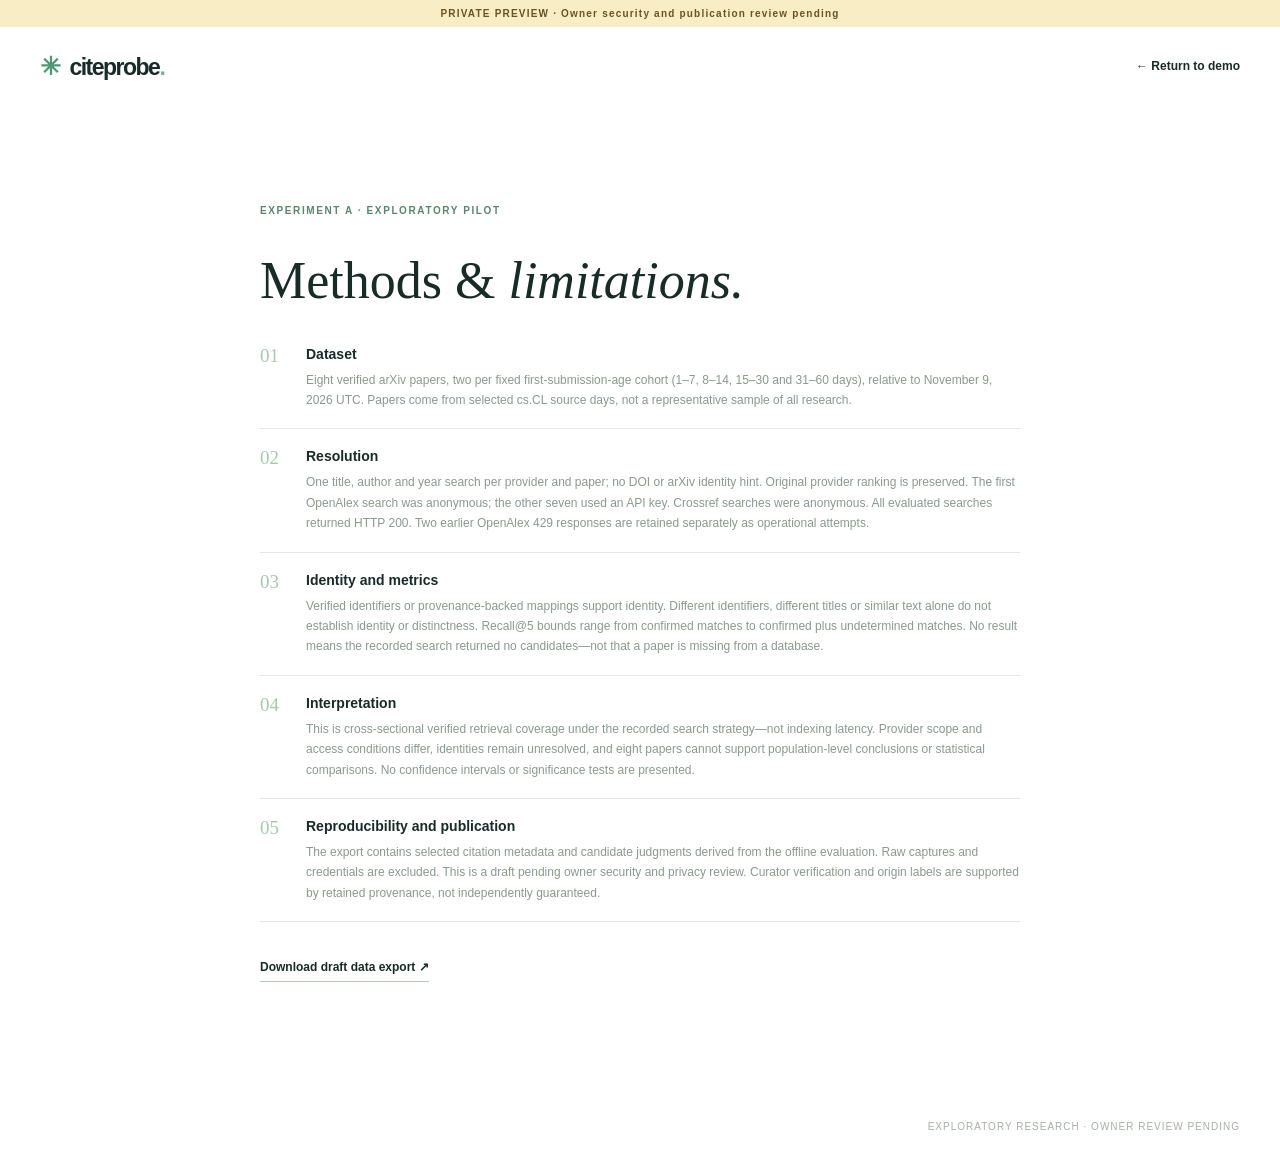
==== public-demo/methodology.html @ eacc16a3 "feat: add local CiteProbe demo and private secret audit" ====
<!doctype html><html lang="en"><head><meta charset="utf-8"><meta name="viewport" content="width=device-width,initial-scale=1"><title>Methodology — CiteProbe</title><link rel="stylesheet" href="style.css"></head><body><div class="review-banner">PRIVATE PREVIEW · Owner security and publication review pending</div><header class="nav wrap"><a class="brand" href="index.html"><span class="brand-icon">✳</span> citeprobe<span class="brand-dot">.</span></a><a class="nav-link" href="index.html">← Return to demo</a></header><main class="wrap section" style="max-width:760px"><div class="eyebrow">EXPERIMENT A · EXPLORATORY PILOT</div><h1 style="font:400 52px 'DM Serif Display',Georgia,serif">Methods &amp; <em>limitations.</em></h1><div class="principles"><article><span>01</span><div><h3>Dataset</h3><p>Eight verified arXiv papers, two per fixed first-submission-age cohort (1–7, 8–14, 15–30 and 31–60 days), relative to November 9, 2026 UTC. Papers come from selected cs.CL source days, not a representative sample of all research.</p></div></article><article><span>02</span><div><h3>Resolution</h3><p>One title, author and year search per provider and paper; no DOI or arXiv identity hint. Original provider ranking is preserved. The first OpenAlex search was anonymous; the other seven used an API key. Crossref searches were anonymous. All evaluated searches returned HTTP 200. Two earlier OpenAlex 429 responses are retained separately as operational attempts.</p></div></article><article><span>03</span><div><h3>Identity and metrics</h3><p>Verified identifiers or provenance-backed mappings support identity. Different identifiers, different titles or similar text alone do not establish identity or distinctness. Recall@5 bounds range from confirmed matches to confirmed plus undetermined matches. No result means the recorded search returned no candidates—not that a paper is missing from a database.</p></div></article><article><span>04</span><div><h3>Interpretation</h3><p>This is cross-sectional verified retrieval coverage under the recorded search strategy—not indexing latency. Provider scope and access conditions differ, identities remain unresolved, and eight papers cannot support population-level conclusions or statistical comparisons. No confidence intervals or significance tests are presented.</p></div></article><article><span>05</span><div><h3>Reproducibility and publication</h3><p>The export contains selected citation metadata and candidate judgments derived from the offline evaluation. Raw captures and credentials are excluded. This is a draft pending owner security and privacy review. Curator verification and origin labels are supported by retained provenance, not independently guaranteed.</p></div></article></div><p style="margin-top:35px"><a class="text-link" href="data.json" download>Download draft data export ↗</a></p></main><footer class="wrap footer"><span>EXPLORATORY RESEARCH · OWNER REVIEW PENDING</span></footer></body></html>
---- public-demo/style.css ----
:root{--ink:#182b27;--muted:#65746d;--mint:#d9efe3;--lime:#c8e9ae;--line:#e4eae3;--cream:#f7f9f4;--dark:#193d32}*{box-sizing:border-box}html{scroll-behavior:smooth}body{margin:0;font-family:'DM Sans',sans-serif;color:var(--ink);background:#fff;font-size:15px}a{color:inherit;text-decoration:none}button{font:inherit;cursor:pointer}.wrap{width:min(1200px,calc(100% - 64px));margin:auto}.review-banner{text-align:center;background:#f9edc6;color:#695325;padding:8px;font-size:10px;letter-spacing:.12em;font-weight:700}.review-banner span{margin:0 8px}.nav{height:78px;display:flex;align-items:center;justify-content:space-between}.brand{font-weight:700;font-size:23px;letter-spacing:-1.5px}.brand-icon{font-size:25px;color:#4f9873;margin-right:5px}.brand-dot,.accent{color:#74b58d}.nav nav{display:flex;gap:35px;font-size:13px;color:#465850}.nav-link{font-size:12px;font-weight:700}.nav-link span{margin-left:12px;color:#6ba381}.hero{display:grid;grid-template-columns:1fr 1fr;gap:80px;align-items:center;padding:83px 0 90px}.eyebrow{font-size:10px;letter-spacing:.16em;color:#59866c;font-weight:700}.pulse{display:inline-block;width:7px;height:7px;border-radius:50%;background:#70b88c;margin-right:7px}.hero h1,.section h2,.repro h2{font-family:'DM Serif Display',Georgia,serif;font-weight:400;letter-spacing:-.035em;line-height:1.05}.hero h1{font-size:clamp(49px,5.1vw,72px);margin:25px 0 22px;max-width:600px}.hero h1 em,.section h2 em{font-weight:400;color:#6d9b7b}.hero-copy>p,.section-heading>p,.methodology>div>p{color:var(--muted);font-size:15px;line-height:1.8;max-width:510px}.hero-actions{display:flex;gap:12px;margin:30px 0 36px}.button{display:inline-flex;align-items:center;justify-content:space-between;gap:32px;padding:15px 19px;border-radius:5px;font-size:12px;font-weight:700}.button.primary{background:var(--dark);color:white}.button.quiet{border:1px solid #dce5dc}.button:hover{transform:translateY(-2px)}.hero-foot{display:flex;align-items:center;gap:11px;font-size:10px;color:#829087;line-height:1.5}.hero-foot strong{color:#516b5b}.avatar-stack{display:grid;place-items:center;width:32px;height:32px;background:#e7f3e8;border-radius:50%;color:#639478;font-size:18px}.hero-card{background:#f2f7f1;border:1px solid #e0eadf;border-radius:8px;padding:24px 27px 23px;box-shadow:0 24px 65px #153c2812;position:relative}.hero-card:before{content:'';position:absolute;z-index:-1;background:#e1efdf;inset:25px -18px -16px 28px;border-radius:8px}.card-top{display:flex;justify-content:space-between;color:#8a9f8d;font-size:9px;letter-spacing:.15em;font-weight:700;border-bottom:1px solid #dfe9dd;padding-bottom:17px}.diagram{padding:27px 8px}.diagram-node{background:#fff;border:1px solid #e1eae0;border-radius:5px;display:flex;align-items:center;gap:13px;padding:14px;box-shadow:0 4px 12px #173b2607}.node-icon{width:37px;height:37px;display:grid;place-items:center;background:#f1f5ef;border-radius:4px;font-size:20px}.node-icon.mint{background:#e0f2e5}.node-icon.dark{background:#badcc4;color:#255441}.diagram-node strong{display:block;font-size:12px}.diagram-node small{font-size:10px;color:#99a69c}.tag{margin-left:auto;font-size:8px;letter-spacing:.08em;font-weight:700;white-space:nowrap}.tag.pale{color:#83938a}.tag.light{color:#486f58;background:#dff0dd;padding:6px}.diagram-node.featured{border-color:#bbd8bd;background:#fbfefa}.line{height:27px;display:grid;place-items:center;color:#9ab8a2;font-size:13px}.card-bottom{border-top:1px solid #dfe9dd;padding-top:19px;display:flex;align-items:center;gap:12px;font-size:11px;color:#7c9181}.card-bottom p{margin:0;line-height:1.6}.card-bottom strong{color:#355b43}.asterisk{font-size:26px;color:#7bae8a}.strip{background:#f2f7ef;border-block:1px solid #e4eee1}.strip-inner{display:grid;grid-template-columns:repeat(4,1fr) 1.4fr;align-items:center;padding:25px 0;gap:20px}.strip-inner>div:not(.strip-note){border-right:1px solid #dfe8dc;display:flex;gap:11px;align-items:baseline}.strip strong{font-family:'DM Serif Display',Georgia,serif;font-size:30px;font-weight:400}.strip span,.strip-note{font-size:10px;color:#73867a}.strip-note{line-height:1.6}.section{padding:100px 0}.section-heading{display:flex;justify-content:space-between;align-items:end;gap:50px;margin-bottom:38px}.section h2,.repro h2{font-size:clamp(39px,4vw,54px);margin:15px 0 0}.section-heading>p{max-width:420px;margin:0}.comparison{display:grid;grid-template-columns:1fr 1fr;gap:18px}.provider-card{border:1px solid var(--line);border-radius:7px;padding:26px 29px}.provider-title{display:flex;align-items:center;justify-content:space-between}.provider-title h3{font-size:16px;margin:0}.provider-title span{font-size:9px;font-weight:700;color:#81a88b;letter-spacing:.1em}.provider-stats{display:flex;align-items:end;gap:9px;margin:24px 0 10px}.provider-stats strong{font:400 42px 'DM Serif Display',Georgia,serif}.provider-stats span{font-size:12px;color:#7d8c82;padding-bottom:8px}.bar{height:7px;background:#edf1eb;border-radius:20px;overflow:hidden}.bar span{display:block;height:100%;background:#8fc6a0}.provider-card p{font-size:12px;color:#738478;line-height:1.65;margin:15px 0 0}.provider-card .bounds{border-top:1px solid #edf1eb;margin-top:18px;padding-top:16px;display:flex;justify-content:space-between;font-size:11px;color:#6a7c70}.bounds b{color:#294c37}.caption{font-size:11px;color:#8a988e;margin:17px 0}.explore-section{background:#f7f9f5;border-block:1px solid #edf1eb}.explore-head{display:flex;justify-content:space-between;align-items:end;gap:20px}.explore-head p{color:#819086;font-size:13px}.legend{display:flex;gap:18px;flex-wrap:wrap;color:#809087;font-size:10px}.dot{display:inline-block;width:7px;height:7px;border-radius:50%;margin-right:5px}.mint-dot{background:#76ad87}.grey-dot{background:#b5c1b6}.amber-dot{background:#cdb572}.toolbar{margin-top:38px;border-bottom:1px solid #dfe7dc;display:flex;justify-content:space-between;align-items:center}.tabs{display:flex;gap:4px;overflow-x:auto}.tabs button{border:0;background:none;color:#849188;padding:14px 15px;font-size:11px;white-space:nowrap;border-bottom:2px solid transparent}.tabs button.active{color:#254a35;border-color:#6ca37a;font-weight:700}.tabs button span{color:#9ba99e;margin-left:4px}.toolbar-note{white-space:nowrap;font-size:9px;letter-spacing:.08em;color:#9ba99d}.table-head,.paper-row{display:grid;grid-template-columns:minmax(0,1fr) 130px 130px 22px;gap:20px;align-items:center}.table-head{padding:19px 14px 12px;color:#9ca99e;font-weight:700;letter-spacing:.1em;font-size:9px}.paper-row{width:100%;text-align:left;border:0;border-top:1px solid #e7ede5;background:transparent;padding:19px 14px;color:var(--ink)}.paper-row:hover{background:#eef5ed}.paper-title{font-weight:700;font-size:12px;line-height:1.5}.paper-meta{font-size:10px;color:#96a399;margin-top:5px}.status{font-size:10px;font-weight:700}.status.found{color:#4f8865}.status.empty{color:#9aa79c}.status small{font-weight:400;color:#a5afa5;display:block;margin-top:4px}.arrow{color:#91a394}.table-footer{border-top:1px solid #e1e9df;padding:18px 14px;display:flex;justify-content:space-between;color:#a2aea4;font-size:9px;letter-spacing:.08em}.methodology{display:grid;grid-template-columns:1fr 1fr;gap:110px}.methodology>div>p{margin:25px 0}.text-link{font-size:12px;font-weight:700;border-bottom:1px solid #b2cab5;padding-bottom:7px}.text-link span{margin-left:25px}.principles article{display:flex;gap:27px;border-bottom:1px solid var(--line);padding:18px 0}.principles article:first-child{padding-top:0}.principles article>span{font-family:'DM Serif Display',serif;font-size:19px;color:#a8c8ae}.principles h3{font-size:14px;margin:1px 0 8px}.principles p{font-size:12px;line-height:1.7;color:#8a998e;margin:0}.repro{background:#1d4034;color:white}.repro-inner{padding:62px 0;display:flex;align-items:center;justify-content:space-between;gap:40px}.repro h2{font-size:44px}.repro h2 em{color:#aad1b1}.repro p{color:#b5c9bb;line-height:1.7;font-size:12px;max-width:500px}.repro-actions{display:flex;gap:10px}.button.white{background:#fff;color:#244739}.button.outline{border:1px solid #6c8978;color:white}.footer{display:flex;align-items:center;gap:35px;padding:32px 0}.footer>span{font-size:10px;color:#a4b0a5}.footer>span:last-child{margin-left:auto;letter-spacing:.1em}dialog{border:0;border-radius:8px;padding:28px;width:min(650px,calc(100% - 30px));max-height:85vh;box-shadow:0 30px 90px #142b2080}dialog::backdrop{background:#102a20a6}.dialog-header{display:flex;justify-content:space-between}.close{border:0;background:#f1f5ef;width:32px;height:32px;border-radius:50%;font-size:22px;color:#41614c}#detail-content h2{font:400 30px 'DM Serif Display',serif;margin:15px 0 8px}#detail-content p{color:#76867a;font-size:12px;line-height:1.7}.candidate{border-top:1px solid #e5ebe4;padding:16px 0}.candidate h3{font-size:13px;line-height:1.5;margin:6px 0}.candidate .candidate-label{font-size:9px;letter-spacing:.08em;color:#9a8143;font-weight:700}.candidate p{margin:4px 0}.error,.loading{padding:30px;color:#829387}.error{color:#a15342}button:focus-visible,a:focus-visible{outline:3px solid #84bfa0;outline-offset:3px}@media(max-width:800px){.wrap{width:min(100% - 36px,1200px)}.nav nav{display:none}.nav-link{font-size:11px}.hero{grid-template-columns:1fr;gap:45px;padding:55px 0 70px}.hero-card{margin-right:15px}.strip-inner{grid-template-columns:repeat(2,1fr)}.strip-note{grid-column:span 2}.strip-inner>div:nth-child(2){border:0}.section{padding:70px 0}.section-heading,.explore-head{display:block}.section-heading>p{margin-top:20px}.comparison{grid-template-columns:1fr}.legend{margin-top:22px}.toolbar-note{display:none}.table-head,.paper-row{grid-template-columns:minmax(0,1fr) 78px 78px 12px;gap:8px}.table-head{font-size:8px}.status{font-size:9px}.paper-row{padding:16px 5px}.methodology{grid-template-columns:1fr;gap:45px}.repro-inner{display:block}.repro-actions{margin-top:25px}.footer{gap:15px;flex-wrap:wrap}.footer>span:last-child{margin-left:0;width:100%}}@media(max-width:420px){.hero h1{font-size:47px}.hero-actions{flex-wrap:wrap}.table-head,.paper-row{grid-template-columns:minmax(0,1fr) 68px 68px 10px;gap:5px}.status small{font-size:8px}.repro-actions{flex-wrap:wrap}}
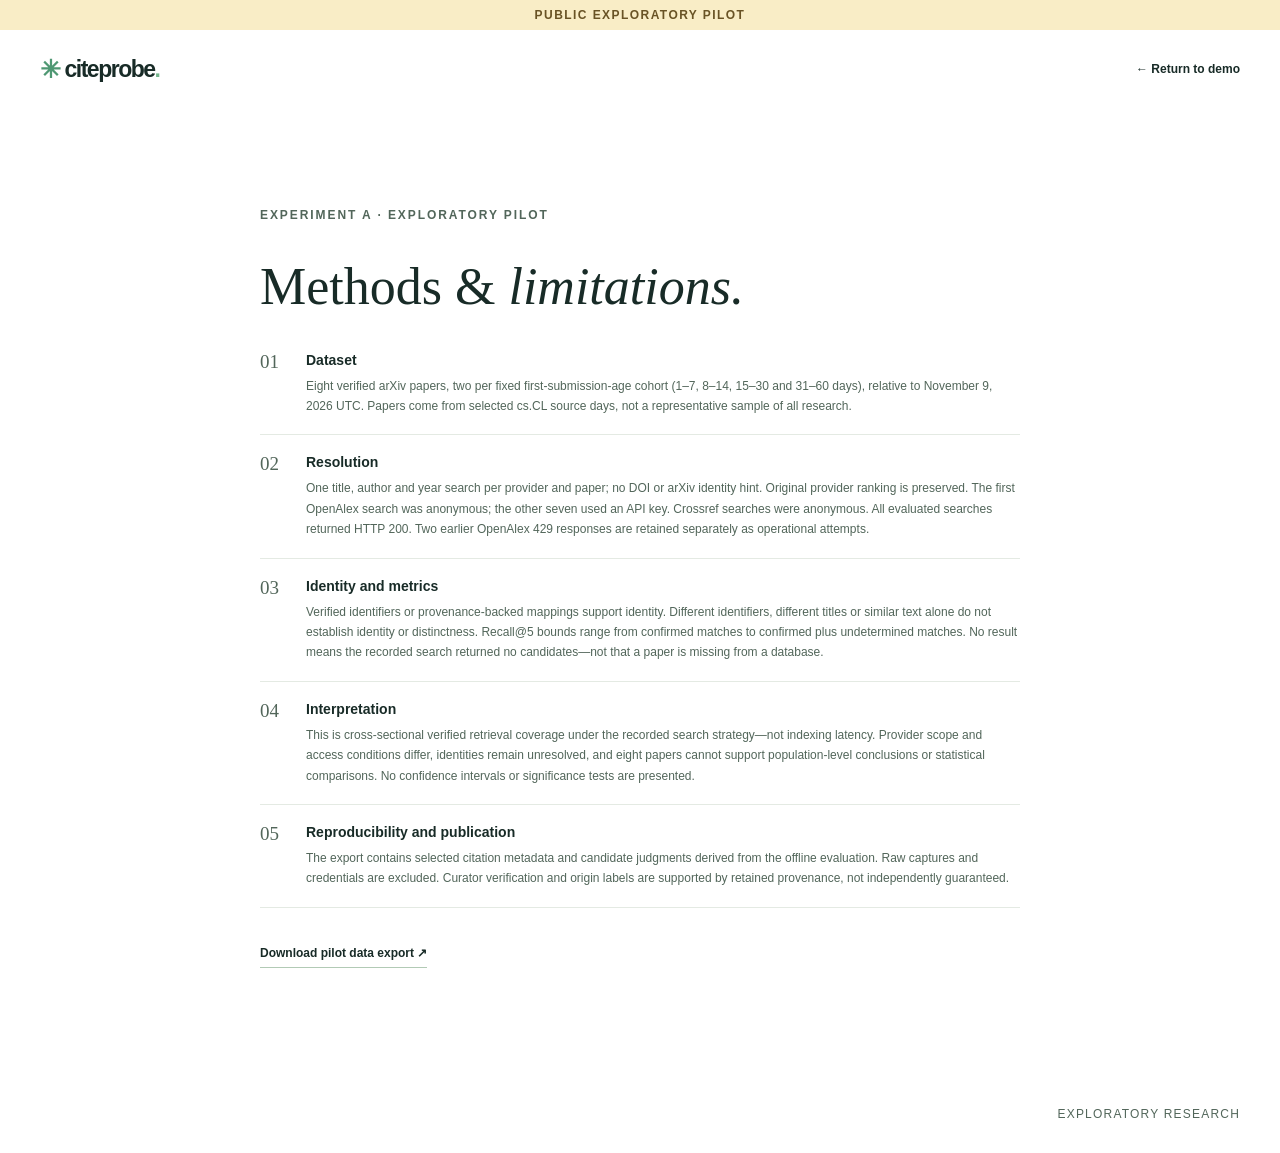
==== commit 11e66094: "release: publish CiteProbe exploratory pilot" ====
--- a/public-demo/methodology.html
+++ b/public-demo/methodology.html
@@ -1 +1 @@
-<!doctype html><html lang="en"><head><meta charset="utf-8"><meta name="viewport" content="width=device-width,initial-scale=1"><title>Methodology — CiteProbe</title><link rel="stylesheet" href="style.css"></head><body><div class="review-banner">PRIVATE PREVIEW · Owner security and publication review pending</div><header class="nav wrap"><a class="brand" href="index.html"><span class="brand-icon">✳</span> citeprobe<span class="brand-dot">.</span></a><a class="nav-link" href="index.html">← Return to demo</a></header><main class="wrap section" style="max-width:760px"><div class="eyebrow">EXPERIMENT A · EXPLORATORY PILOT</div><h1 style="font:400 52px 'DM Serif Display',Georgia,serif">Methods &amp; <em>limitations.</em></h1><div class="principles"><article><span>01</span><div><h3>Dataset</h3><p>Eight verified arXiv papers, two per fixed first-submission-age cohort (1–7, 8–14, 15–30 and 31–60 days), relative to November 9, 2026 UTC. Papers come from selected cs.CL source days, not a representative sample of all research.</p></div></article><article><span>02</span><div><h3>Resolution</h3><p>One title, author and year search per provider and paper; no DOI or arXiv identity hint. Original provider ranking is preserved. The first OpenAlex search was anonymous; the other seven used an API key. Crossref searches were anonymous. All evaluated searches returned HTTP 200. Two earlier OpenAlex 429 responses are retained separately as operational attempts.</p></div></article><article><span>03</span><div><h3>Identity and metrics</h3><p>Verified identifiers or provenance-backed mappings support identity. Different identifiers, different titles or similar text alone do not establish identity or distinctness. Recall@5 bounds range from confirmed matches to confirmed plus undetermined matches. No result means the recorded search returned no candidates—not that a paper is missing from a database.</p></div></article><article><span>04</span><div><h3>Interpretation</h3><p>This is cross-sectional verified retrieval coverage under the recorded search strategy—not indexing latency. Provider scope and access conditions differ, identities remain unresolved, and eight papers cannot support population-level conclusions or statistical comparisons. No confidence intervals or significance tests are presented.</p></div></article><article><span>05</span><div><h3>Reproducibility and publication</h3><p>The export contains selected citation metadata and candidate judgments derived from the offline evaluation. Raw captures and credentials are excluded. This is a draft pending owner security and privacy review. Curator verification and origin labels are supported by retained provenance, not independently guaranteed.</p></div></article></div><p style="margin-top:35px"><a class="text-link" href="data.json" download>Download draft data export ↗</a></p></main><footer class="wrap footer"><span>EXPLORATORY RESEARCH · OWNER REVIEW PENDING</span></footer></body></html>
+<!doctype html><html lang="en"><head><meta charset="utf-8"><meta name="viewport" content="width=device-width,initial-scale=1"><title>Methodology — CiteProbe</title><link rel="stylesheet" href="style.css"></head><body><div class="review-banner">PUBLIC EXPLORATORY PILOT</div><header class="nav wrap"><a class="brand" href="index.html"><span class="brand-icon">✳</span> citeprobe<span class="brand-dot">.</span></a><a class="nav-link" href="index.html">← Return to demo</a></header><main class="wrap section" style="max-width:760px"><div class="eyebrow">EXPERIMENT A · EXPLORATORY PILOT</div><h1 style="font:400 52px 'DM Serif Display',Georgia,serif">Methods &amp; <em>limitations.</em></h1><div class="principles"><article><span>01</span><div><h3>Dataset</h3><p>Eight verified arXiv papers, two per fixed first-submission-age cohort (1–7, 8–14, 15–30 and 31–60 days), relative to November 9, 2026 UTC. Papers come from selected cs.CL source days, not a representative sample of all research.</p></div></article><article><span>02</span><div><h3>Resolution</h3><p>One title, author and year search per provider and paper; no DOI or arXiv identity hint. Original provider ranking is preserved. The first OpenAlex search was anonymous; the other seven used an API key. Crossref searches were anonymous. All evaluated searches returned HTTP 200. Two earlier OpenAlex 429 responses are retained separately as operational attempts.</p></div></article><article><span>03</span><div><h3>Identity and metrics</h3><p>Verified identifiers or provenance-backed mappings support identity. Different identifiers, different titles or similar text alone do not establish identity or distinctness. Recall@5 bounds range from confirmed matches to confirmed plus undetermined matches. No result means the recorded search returned no candidates—not that a paper is missing from a database.</p></div></article><article><span>04</span><div><h3>Interpretation</h3><p>This is cross-sectional verified retrieval coverage under the recorded search strategy—not indexing latency. Provider scope and access conditions differ, identities remain unresolved, and eight papers cannot support population-level conclusions or statistical comparisons. No confidence intervals or significance tests are presented.</p></div></article><article><span>05</span><div><h3>Reproducibility and publication</h3><p>The export contains selected citation metadata and candidate judgments derived from the offline evaluation. Raw captures and credentials are excluded. Curator verification and origin labels are supported by retained provenance, not independently guaranteed.</p></div></article></div><p style="margin-top:35px"><a class="text-link" href="data.json" download>Download pilot data export ↗</a></p></main><footer class="wrap footer"><span>EXPLORATORY RESEARCH</span></footer></body></html>
--- a/public-demo/style.css
+++ b/public-demo/style.css
@@ -1 +1,80 @@
 :root{--ink:#182b27;--muted:#65746d;--mint:#d9efe3;--lime:#c8e9ae;--line:#e4eae3;--cream:#f7f9f4;--dark:#193d32}*{box-sizing:border-box}html{scroll-behavior:smooth}body{margin:0;font-family:'DM Sans',sans-serif;color:var(--ink);background:#fff;font-size:15px}a{color:inherit;text-decoration:none}button{font:inherit;cursor:pointer}.wrap{width:min(1200px,calc(100% - 64px));margin:auto}.review-banner{text-align:center;background:#f9edc6;color:#695325;padding:8px;font-size:10px;letter-spacing:.12em;font-weight:700}.review-banner span{margin:0 8px}.nav{height:78px;display:flex;align-items:center;justify-content:space-between}.brand{font-weight:700;font-size:23px;letter-spacing:-1.5px}.brand-icon{font-size:25px;color:#4f9873;margin-right:5px}.brand-dot,.accent{color:#74b58d}.nav nav{display:flex;gap:35px;font-size:13px;color:#465850}.nav-link{font-size:12px;font-weight:700}.nav-link span{margin-left:12px;color:#6ba381}.hero{display:grid;grid-template-columns:1fr 1fr;gap:80px;align-items:center;padding:83px 0 90px}.eyebrow{font-size:10px;letter-spacing:.16em;color:#59866c;font-weight:700}.pulse{display:inline-block;width:7px;height:7px;border-radius:50%;background:#70b88c;margin-right:7px}.hero h1,.section h2,.repro h2{font-family:'DM Serif Display',Georgia,serif;font-weight:400;letter-spacing:-.035em;line-height:1.05}.hero h1{font-size:clamp(49px,5.1vw,72px);margin:25px 0 22px;max-width:600px}.hero h1 em,.section h2 em{font-weight:400;color:#6d9b7b}.hero-copy>p,.section-heading>p,.methodology>div>p{color:var(--muted);font-size:15px;line-height:1.8;max-width:510px}.hero-actions{display:flex;gap:12px;margin:30px 0 36px}.button{display:inline-flex;align-items:center;justify-content:space-between;gap:32px;padding:15px 19px;border-radius:5px;font-size:12px;font-weight:700}.button.primary{background:var(--dark);color:white}.button.quiet{border:1px solid #dce5dc}.button:hover{transform:translateY(-2px)}.hero-foot{display:flex;align-items:center;gap:11px;font-size:10px;color:#829087;line-height:1.5}.hero-foot strong{color:#516b5b}.avatar-stack{display:grid;place-items:center;width:32px;height:32px;background:#e7f3e8;border-radius:50%;color:#639478;font-size:18px}.hero-card{background:#f2f7f1;border:1px solid #e0eadf;border-radius:8px;padding:24px 27px 23px;box-shadow:0 24px 65px #153c2812;position:relative}.hero-card:before{content:'';position:absolute;z-index:-1;background:#e1efdf;inset:25px -18px -16px 28px;border-radius:8px}.card-top{display:flex;justify-content:space-between;color:#8a9f8d;font-size:9px;letter-spacing:.15em;font-weight:700;border-bottom:1px solid #dfe9dd;padding-bottom:17px}.diagram{padding:27px 8px}.diagram-node{background:#fff;border:1px solid #e1eae0;border-radius:5px;display:flex;align-items:center;gap:13px;padding:14px;box-shadow:0 4px 12px #173b2607}.node-icon{width:37px;height:37px;display:grid;place-items:center;background:#f1f5ef;border-radius:4px;font-size:20px}.node-icon.mint{background:#e0f2e5}.node-icon.dark{background:#badcc4;color:#255441}.diagram-node strong{display:block;font-size:12px}.diagram-node small{font-size:10px;color:#99a69c}.tag{margin-left:auto;font-size:8px;letter-spacing:.08em;font-weight:700;white-space:nowrap}.tag.pale{color:#83938a}.tag.light{color:#486f58;background:#dff0dd;padding:6px}.diagram-node.featured{border-color:#bbd8bd;background:#fbfefa}.line{height:27px;display:grid;place-items:center;color:#9ab8a2;font-size:13px}.card-bottom{border-top:1px solid #dfe9dd;padding-top:19px;display:flex;align-items:center;gap:12px;font-size:11px;color:#7c9181}.card-bottom p{margin:0;line-height:1.6}.card-bottom strong{color:#355b43}.asterisk{font-size:26px;color:#7bae8a}.strip{background:#f2f7ef;border-block:1px solid #e4eee1}.strip-inner{display:grid;grid-template-columns:repeat(4,1fr) 1.4fr;align-items:center;padding:25px 0;gap:20px}.strip-inner>div:not(.strip-note){border-right:1px solid #dfe8dc;display:flex;gap:11px;align-items:baseline}.strip strong{font-family:'DM Serif Display',Georgia,serif;font-size:30px;font-weight:400}.strip span,.strip-note{font-size:10px;color:#73867a}.strip-note{line-height:1.6}.section{padding:100px 0}.section-heading{display:flex;justify-content:space-between;align-items:end;gap:50px;margin-bottom:38px}.section h2,.repro h2{font-size:clamp(39px,4vw,54px);margin:15px 0 0}.section-heading>p{max-width:420px;margin:0}.comparison{display:grid;grid-template-columns:1fr 1fr;gap:18px}.provider-card{border:1px solid var(--line);border-radius:7px;padding:26px 29px}.provider-title{display:flex;align-items:center;justify-content:space-between}.provider-title h3{font-size:16px;margin:0}.provider-title span{font-size:9px;font-weight:700;color:#81a88b;letter-spacing:.1em}.provider-stats{display:flex;align-items:end;gap:9px;margin:24px 0 10px}.provider-stats strong{font:400 42px 'DM Serif Display',Georgia,serif}.provider-stats span{font-size:12px;color:#7d8c82;padding-bottom:8px}.bar{height:7px;background:#edf1eb;border-radius:20px;overflow:hidden}.bar span{display:block;height:100%;background:#8fc6a0}.provider-card p{font-size:12px;color:#738478;line-height:1.65;margin:15px 0 0}.provider-card .bounds{border-top:1px solid #edf1eb;margin-top:18px;padding-top:16px;display:flex;justify-content:space-between;font-size:11px;color:#6a7c70}.bounds b{color:#294c37}.caption{font-size:11px;color:#8a988e;margin:17px 0}.explore-section{background:#f7f9f5;border-block:1px solid #edf1eb}.explore-head{display:flex;justify-content:space-between;align-items:end;gap:20px}.explore-head p{color:#819086;font-size:13px}.legend{display:flex;gap:18px;flex-wrap:wrap;color:#809087;font-size:10px}.dot{display:inline-block;width:7px;height:7px;border-radius:50%;margin-right:5px}.mint-dot{background:#76ad87}.grey-dot{background:#b5c1b6}.amber-dot{background:#cdb572}.toolbar{margin-top:38px;border-bottom:1px solid #dfe7dc;display:flex;justify-content:space-between;align-items:center}.tabs{display:flex;gap:4px;overflow-x:auto}.tabs button{border:0;background:none;color:#849188;padding:14px 15px;font-size:11px;white-space:nowrap;border-bottom:2px solid transparent}.tabs button.active{color:#254a35;border-color:#6ca37a;font-weight:700}.tabs button span{color:#9ba99e;margin-left:4px}.toolbar-note{white-space:nowrap;font-size:9px;letter-spacing:.08em;color:#9ba99d}.table-head,.paper-row{display:grid;grid-template-columns:minmax(0,1fr) 130px 130px 22px;gap:20px;align-items:center}.table-head{padding:19px 14px 12px;color:#9ca99e;font-weight:700;letter-spacing:.1em;font-size:9px}.paper-row{width:100%;text-align:left;border:0;border-top:1px solid #e7ede5;background:transparent;padding:19px 14px;color:var(--ink)}.paper-row:hover{background:#eef5ed}.paper-title{font-weight:700;font-size:12px;line-height:1.5}.paper-meta{font-size:10px;color:#96a399;margin-top:5px}.status{font-size:10px;font-weight:700}.status.found{color:#4f8865}.status.empty{color:#9aa79c}.status small{font-weight:400;color:#a5afa5;display:block;margin-top:4px}.arrow{color:#91a394}.table-footer{border-top:1px solid #e1e9df;padding:18px 14px;display:flex;justify-content:space-between;color:#a2aea4;font-size:9px;letter-spacing:.08em}.methodology{display:grid;grid-template-columns:1fr 1fr;gap:110px}.methodology>div>p{margin:25px 0}.text-link{font-size:12px;font-weight:700;border-bottom:1px solid #b2cab5;padding-bottom:7px}.text-link span{margin-left:25px}.principles article{display:flex;gap:27px;border-bottom:1px solid var(--line);padding:18px 0}.principles article:first-child{padding-top:0}.principles article>span{font-family:'DM Serif Display',serif;font-size:19px;color:#a8c8ae}.principles h3{font-size:14px;margin:1px 0 8px}.principles p{font-size:12px;line-height:1.7;color:#8a998e;margin:0}.repro{background:#1d4034;color:white}.repro-inner{padding:62px 0;display:flex;align-items:center;justify-content:space-between;gap:40px}.repro h2{font-size:44px}.repro h2 em{color:#aad1b1}.repro p{color:#b5c9bb;line-height:1.7;font-size:12px;max-width:500px}.repro-actions{display:flex;gap:10px}.button.white{background:#fff;color:#244739}.button.outline{border:1px solid #6c8978;color:white}.footer{display:flex;align-items:center;gap:35px;padding:32px 0}.footer>span{font-size:10px;color:#a4b0a5}.footer>span:last-child{margin-left:auto;letter-spacing:.1em}dialog{border:0;border-radius:8px;padding:28px;width:min(650px,calc(100% - 30px));max-height:85vh;box-shadow:0 30px 90px #142b2080}dialog::backdrop{background:#102a20a6}.dialog-header{display:flex;justify-content:space-between}.close{border:0;background:#f1f5ef;width:32px;height:32px;border-radius:50%;font-size:22px;color:#41614c}#detail-content h2{font:400 30px 'DM Serif Display',serif;margin:15px 0 8px}#detail-content p{color:#76867a;font-size:12px;line-height:1.7}.candidate{border-top:1px solid #e5ebe4;padding:16px 0}.candidate h3{font-size:13px;line-height:1.5;margin:6px 0}.candidate .candidate-label{font-size:9px;letter-spacing:.08em;color:#9a8143;font-weight:700}.candidate p{margin:4px 0}.error,.loading{padding:30px;color:#829387}.error{color:#a15342}button:focus-visible,a:focus-visible{outline:3px solid #84bfa0;outline-offset:3px}@media(max-width:800px){.wrap{width:min(100% - 36px,1200px)}.nav nav{display:none}.nav-link{font-size:11px}.hero{grid-template-columns:1fr;gap:45px;padding:55px 0 70px}.hero-card{margin-right:15px}.strip-inner{grid-template-columns:repeat(2,1fr)}.strip-note{grid-column:span 2}.strip-inner>div:nth-child(2){border:0}.section{padding:70px 0}.section-heading,.explore-head{display:block}.section-heading>p{margin-top:20px}.comparison{grid-template-columns:1fr}.legend{margin-top:22px}.toolbar-note{display:none}.table-head,.paper-row{grid-template-columns:minmax(0,1fr) 78px 78px 12px;gap:8px}.table-head{font-size:8px}.status{font-size:9px}.paper-row{padding:16px 5px}.methodology{grid-template-columns:1fr;gap:45px}.repro-inner{display:block}.repro-actions{margin-top:25px}.footer{gap:15px;flex-wrap:wrap}.footer>span:last-child{margin-left:0;width:100%}}@media(max-width:420px){.hero h1{font-size:47px}.hero-actions{flex-wrap:wrap}.table-head,.paper-row{grid-template-columns:minmax(0,1fr) 68px 68px 10px;gap:5px}.status small{font-size:8px}.repro-actions{flex-wrap:wrap}}
+
+
+/* Readable research labels; muted greens retain AA text contrast on light surfaces. */
+.eyebrow, .hero-foot, .card-top, .diagram-node small, .tag.pale,
+.card-bottom, .strip span, .strip-note, .provider-title span,
+.provider-stats span, .provider-card p, .provider-card .bounds,
+.caption, .explore-head p, .legend, .tabs button, .tabs button span,
+.toolbar-note, .table-head, .paper-meta, .status.empty, .status small,
+.table-footer, .principles p, .footer > span, #detail-content p, .loading {
+  color: #52665a;
+}
+.hero h1 em, .section h2 em { color: #426d51; }
+.status.found { color: #326347; }
+.candidate .candidate-label { color: #725b23; }
+.principles article > span { color: #52665a; }
+.repro .eyebrow { color: #b5d9be; }
+.review-banner, .eyebrow, .hero-foot, .card-top, .diagram-node small,
+.tag, .card-bottom, .strip span, .strip-note, .provider-title span,
+.provider-card .bounds, .caption, .legend, .tabs button, .toolbar-note,
+.table-head, .table-footer, .footer > span, .candidate .candidate-label {
+  font-size: 12px;
+}
+.paper-title, .paper-meta, .status { font-size: 13px; }
+.status small { font-size: 12px; }
+.provider-name { display: none; }
+.hero > *, .methodology > *, .comparison > *, .paper-row > *,
+.diagram-node > div, .principles article > div { min-width: 0; }
+.hero { grid-template-columns: minmax(0, 1fr) minmax(0, 1fr); }
+.paper-title, .paper-meta, #detail-content, .principles p { overflow-wrap: anywhere; }
+.provider-title, .provider-stats, .provider-card .bounds, .table-footer {
+  flex-wrap: wrap;
+  gap: 8px;
+}
+.tabs { flex-wrap: wrap; overflow-x: visible; }
+.tabs button, .nav a { min-height: 44px; }
+.nav a { display: inline-flex; align-items: center; }
+.close { min-width: 44px; min-height: 44px; flex-shrink: 0; }
+button:focus-visible, a:focus-visible {
+  outline: 3px solid #255d40;
+  outline-offset: 3px;
+}
+.repro a:focus-visible { outline-color: #d9efe3; }
+@media (prefers-reduced-motion: reduce) {
+  html { scroll-behavior: auto; }
+  .button:hover { transform: none; }
+}
+@media (max-width: 800px) {
+  .nav { height: auto; min-height: 78px; flex-wrap: wrap; gap: 4px 12px; padding: 12px 0; }
+  .nav nav { display: flex; order: 3; width: 100%; flex-wrap: wrap; gap: 4px 20px; }
+  .nav nav a { font-size: 14px; }
+  .nav-link { font-size: 12px; }
+  .hero { grid-template-columns: minmax(0, 1fr); }
+  .hero-card { padding: 20px 18px; }
+  .diagram { padding: 22px 0; }
+  .diagram-node { flex-wrap: wrap; gap: 10px; }
+  .diagram-node > div { flex: 1 1 120px; }
+  .node-icon { flex-shrink: 0; }
+  .tag { white-space: normal; overflow-wrap: anywhere; }
+  .tag.light { margin-left: 0; }
+  .strip-inner { grid-template-columns: repeat(2, minmax(0, 1fr)); }
+  .strip-inner > div:not(.strip-note) { flex-wrap: wrap; gap: 4px 10px; }
+  .toolbar { align-items: start; }
+  .tabs { min-width: 0; gap: 4px; padding: 4px 0; }
+  .tabs button { padding: 12px 10px; font-size: 13px; }
+  .table-head { font-size: 12px; }
+  .status { font-size: 13px; }
+  .status small { font-size: 12px; }
+  .table-footer { line-height: 1.6; }
+  .repro-actions { flex-wrap: wrap; }
+  dialog { padding: 20px; }
+}
+@media (max-width: 600px) {
+  .table-head { display: none; }
+  .paper-row { grid-template-columns: minmax(0, 1fr) minmax(0, 1fr) 16px; gap: 14px 8px; }
+  .paper-row > :first-child { grid-column: 1 / -1; }
+  .provider-name { display: block; color: #52665a; font-size: 12px; margin-bottom: 5px; }
+  .provider-card { padding: 24px 18px; }
+  .hero h1 { font-size: clamp(36px, 12vw, 47px); }
+}
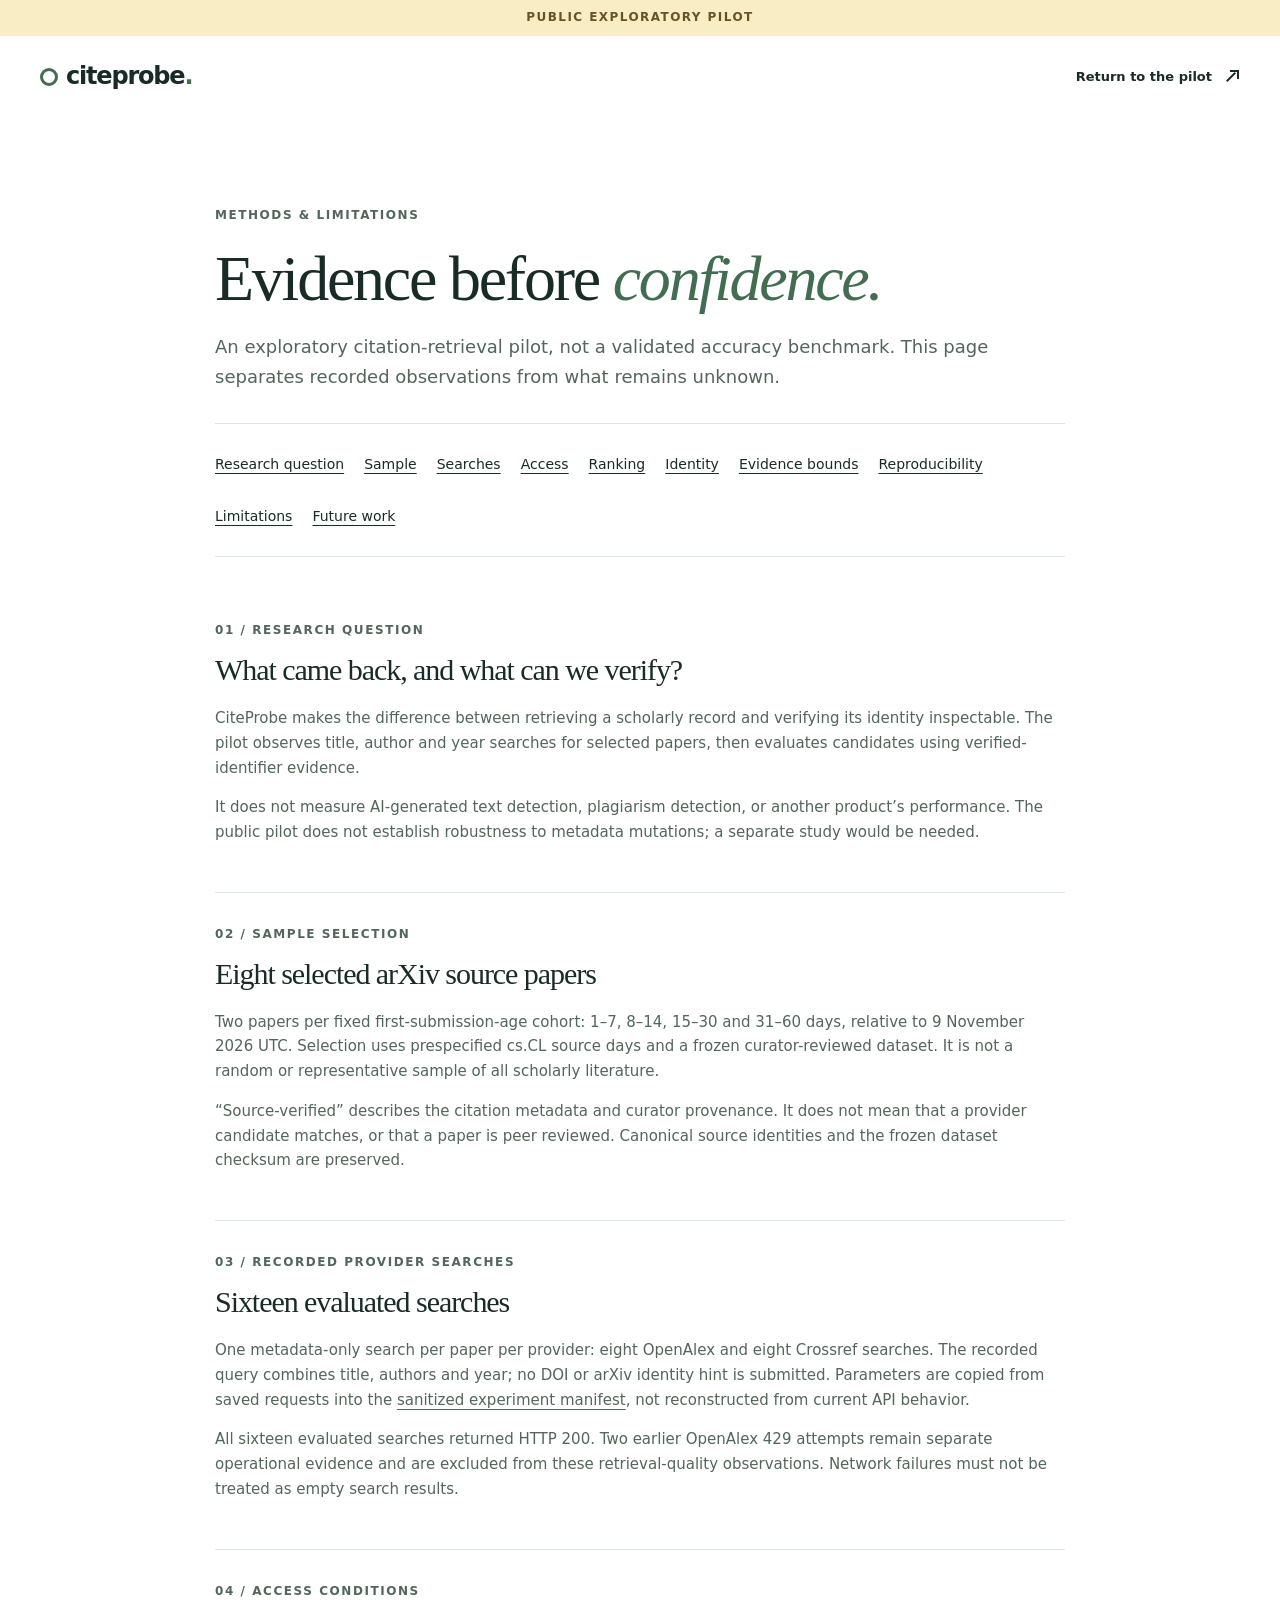
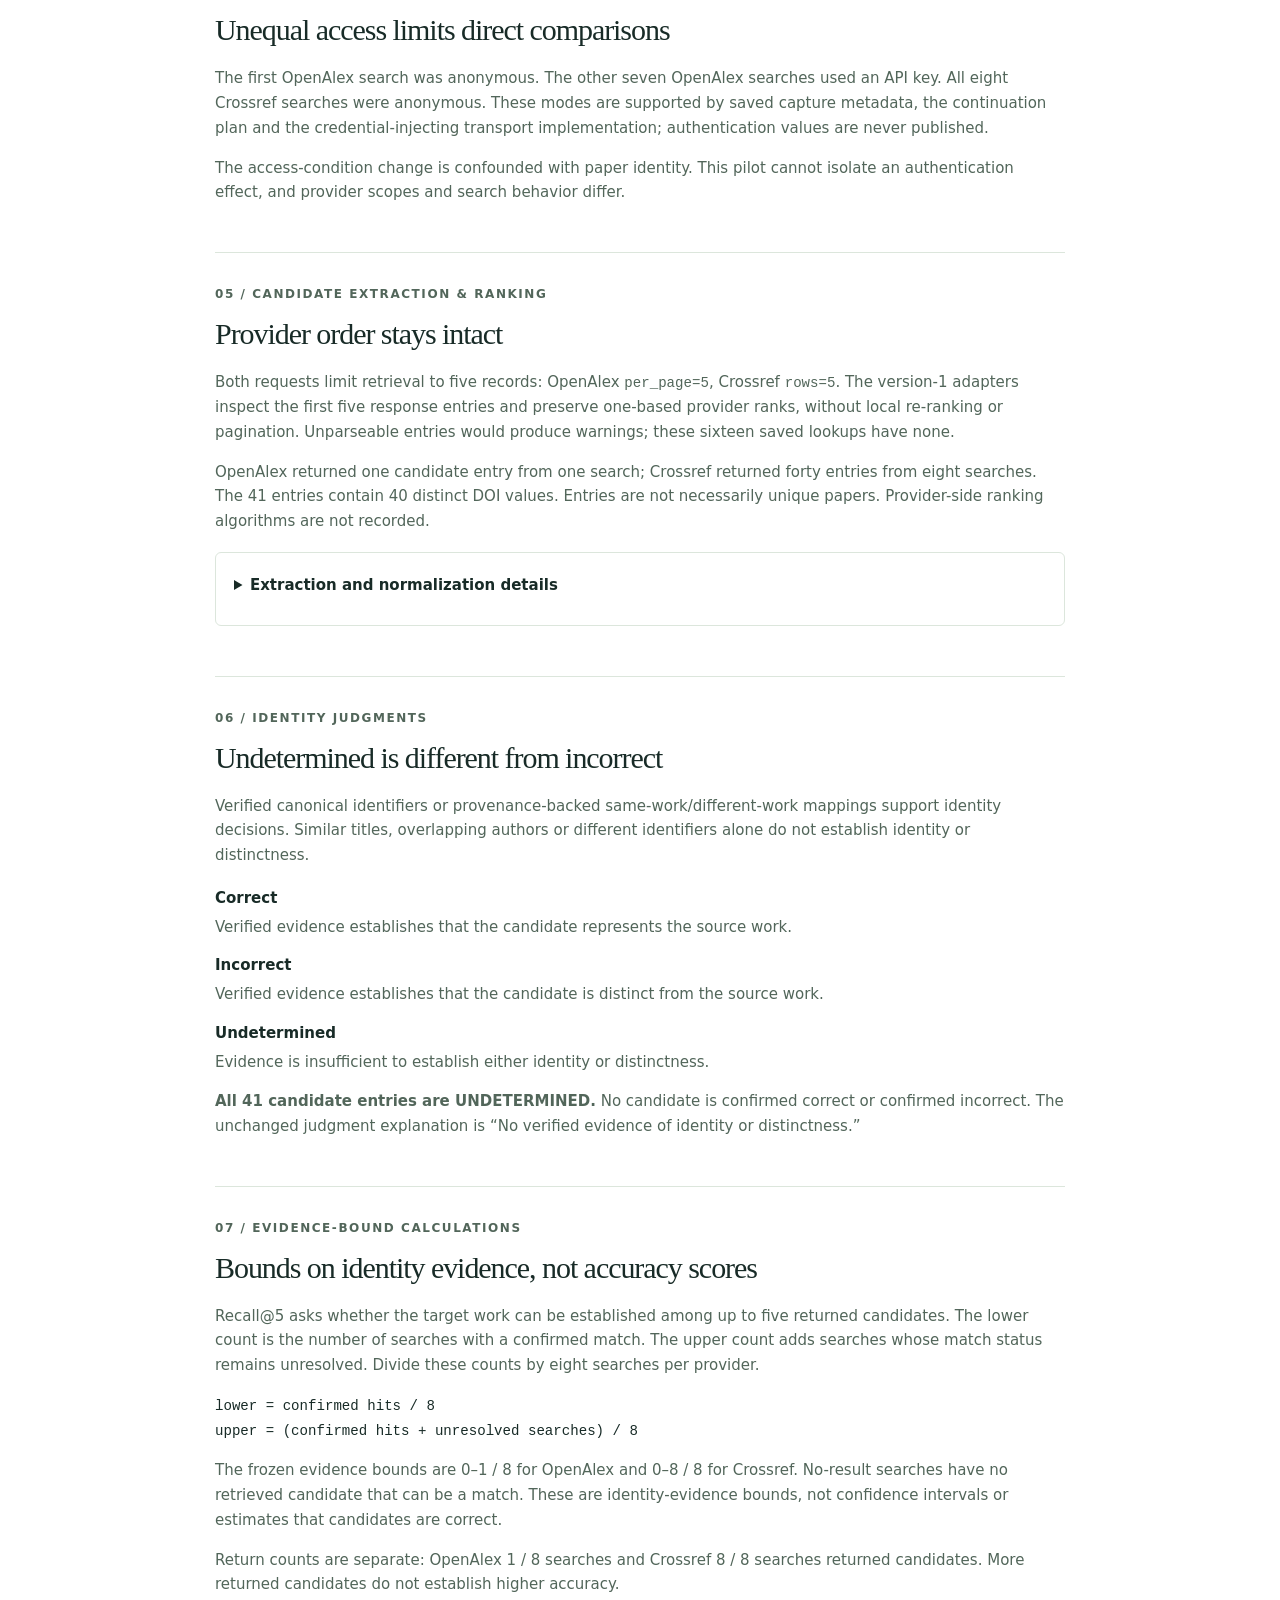
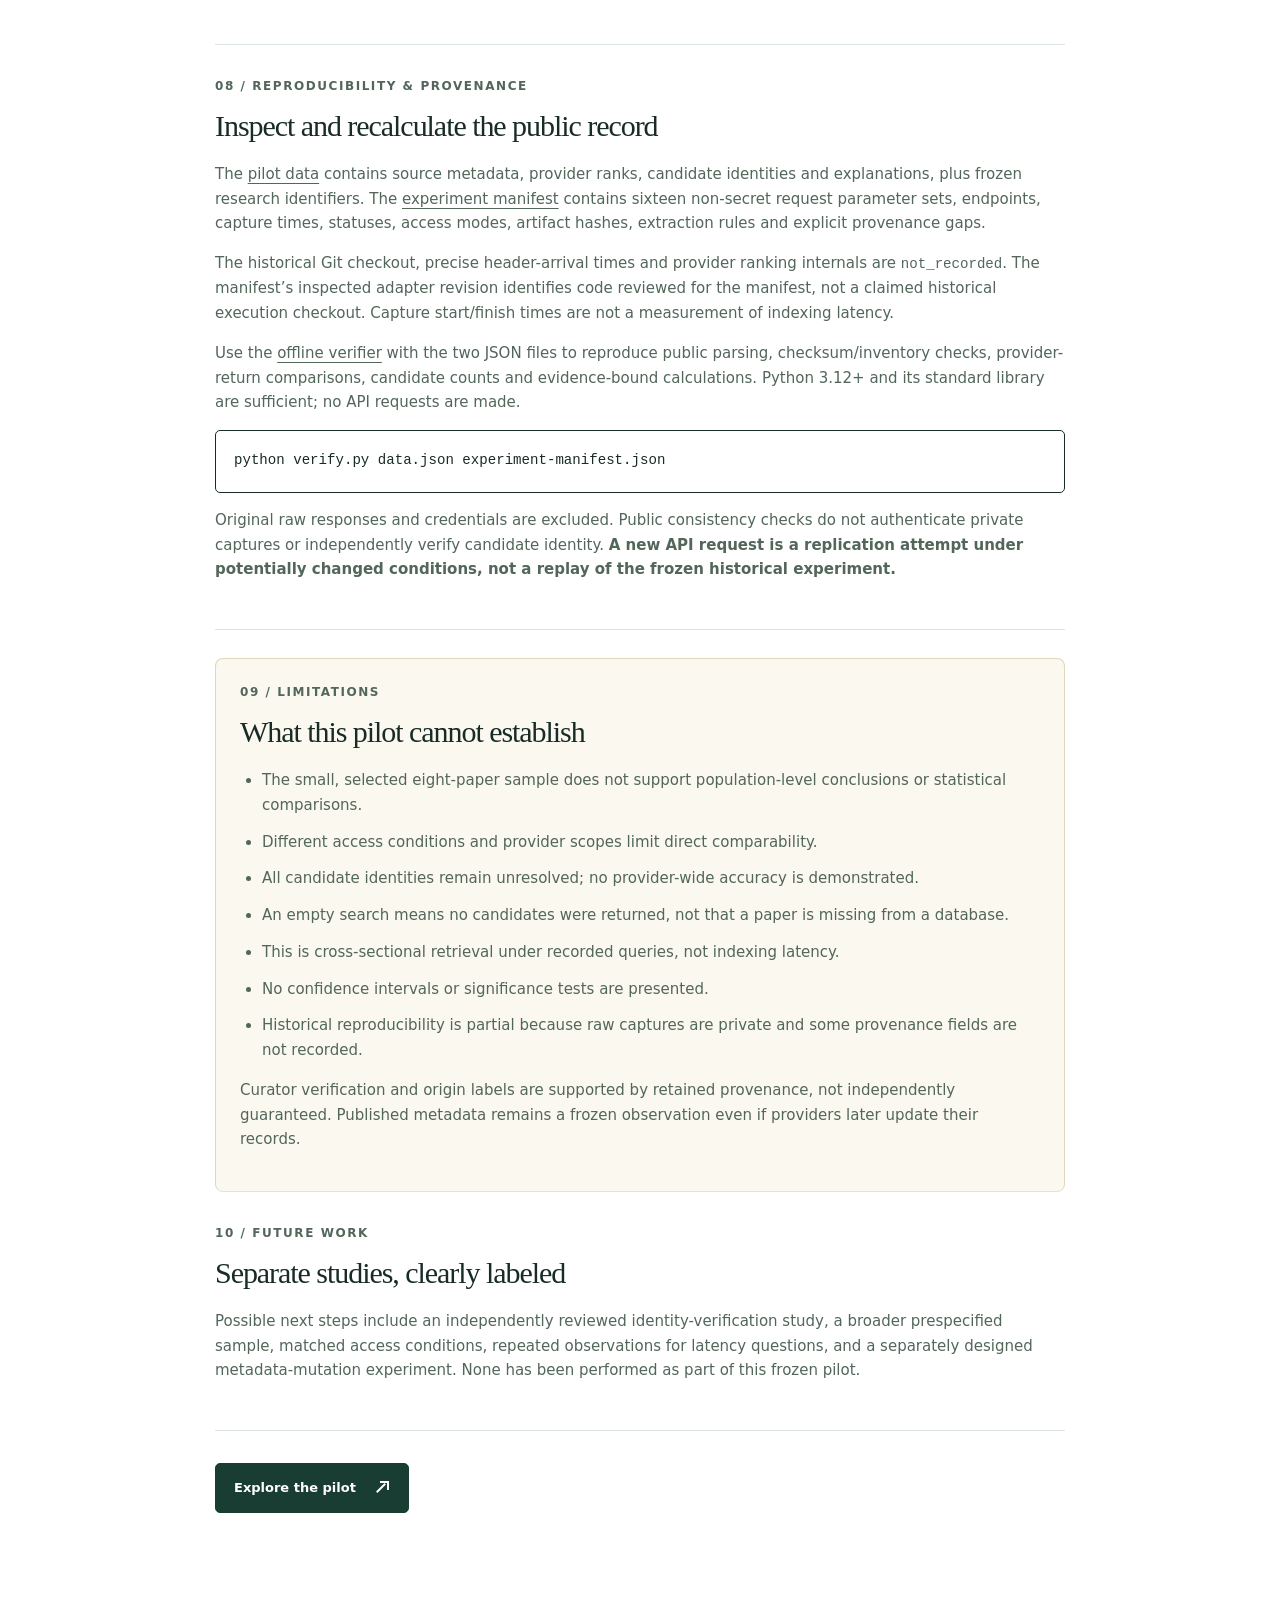
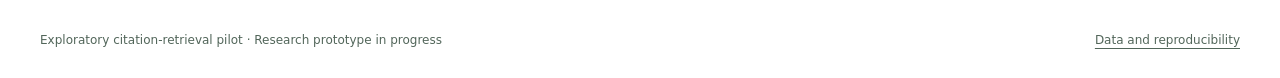
==== commit 63918530: "feat: improve CiteProbe reproducibility and research presentation" ====
--- a/public-demo/methodology.html
+++ b/public-demo/methodology.html
@@ -1 +1,30 @@
-<!doctype html><html lang="en"><head><meta charset="utf-8"><meta name="viewport" content="width=device-width,initial-scale=1"><title>Methodology — CiteProbe</title><link rel="stylesheet" href="style.css"></head><body><div class="review-banner">PUBLIC EXPLORATORY PILOT</div><header class="nav wrap"><a class="brand" href="index.html"><span class="brand-icon">✳</span> citeprobe<span class="brand-dot">.</span></a><a class="nav-link" href="index.html">← Return to demo</a></header><main class="wrap section" style="max-width:760px"><div class="eyebrow">EXPERIMENT A · EXPLORATORY PILOT</div><h1 style="font:400 52px 'DM Serif Display',Georgia,serif">Methods &amp; <em>limitations.</em></h1><div class="principles"><article><span>01</span><div><h3>Dataset</h3><p>Eight verified arXiv papers, two per fixed first-submission-age cohort (1–7, 8–14, 15–30 and 31–60 days), relative to November 9, 2026 UTC. Papers come from selected cs.CL source days, not a representative sample of all research.</p></div></article><article><span>02</span><div><h3>Resolution</h3><p>One title, author and year search per provider and paper; no DOI or arXiv identity hint. Original provider ranking is preserved. The first OpenAlex search was anonymous; the other seven used an API key. Crossref searches were anonymous. All evaluated searches returned HTTP 200. Two earlier OpenAlex 429 responses are retained separately as operational attempts.</p></div></article><article><span>03</span><div><h3>Identity and metrics</h3><p>Verified identifiers or provenance-backed mappings support identity. Different identifiers, different titles or similar text alone do not establish identity or distinctness. Recall@5 bounds range from confirmed matches to confirmed plus undetermined matches. No result means the recorded search returned no candidates—not that a paper is missing from a database.</p></div></article><article><span>04</span><div><h3>Interpretation</h3><p>This is cross-sectional verified retrieval coverage under the recorded search strategy—not indexing latency. Provider scope and access conditions differ, identities remain unresolved, and eight papers cannot support population-level conclusions or statistical comparisons. No confidence intervals or significance tests are presented.</p></div></article><article><span>05</span><div><h3>Reproducibility and publication</h3><p>The export contains selected citation metadata and candidate judgments derived from the offline evaluation. Raw captures and credentials are excluded. Curator verification and origin labels are supported by retained provenance, not independently guaranteed.</p></div></article></div><p style="margin-top:35px"><a class="text-link" href="data.json" download>Download pilot data export ↗</a></p></main><footer class="wrap footer"><span>EXPLORATORY RESEARCH</span></footer></body></html>
+<!doctype html>
+<html lang="en">
+<head>
+  <meta charset="utf-8"><meta name="viewport" content="width=device-width, initial-scale=1">
+  <meta name="description" content="Methods, access conditions, identity evidence and reproducibility limits of CiteProbe’s eight-paper exploratory citation-retrieval pilot.">
+  <title>Methodology — CiteProbe exploratory citation-retrieval pilot</title><link rel="stylesheet" href="style.css">
+</head>
+<body>
+  <a class="skip-link" href="#main">Skip to methodology</a><div class="review-banner">PUBLIC EXPLORATORY PILOT</div>
+  <header class="nav wrap"><a class="brand" href="index.html"><span class="brand-icon" aria-hidden="true"></span>citeprobe<span class="brand-dot">.</span></a><a class="nav-link" href="index.html">Return to the pilot <span class="icon-arrow" aria-hidden="true"></span></a></header>
+  <main id="main" class="wrap method-page section" tabindex="-1">
+    <div class="eyebrow">METHODS &amp; LIMITATIONS</div><h1>Evidence before <em>confidence.</em></h1><p class="method-lead">An exploratory citation-retrieval pilot, not a validated accuracy benchmark. This page separates recorded observations from what remains unknown.</p>
+    <nav class="method-toc" aria-label="Methodology contents"><a href="#question">Research question</a><a href="#sample">Sample</a><a href="#searches">Searches</a><a href="#access">Access</a><a href="#ranking">Ranking</a><a href="#identity">Identity</a><a href="#bounds">Evidence bounds</a><a href="#reproducibility">Reproducibility</a><a href="#limitations">Limitations</a><a href="#future">Future work</a></nav>
+    <div class="method-sections">
+      <section id="question"><div class="eyebrow">01 / RESEARCH QUESTION</div><h2>What came back, and what can we verify?</h2><p>CiteProbe makes the difference between retrieving a scholarly record and verifying its identity inspectable. The pilot observes title, author and year searches for selected papers, then evaluates candidates using verified-identifier evidence.</p><p>It does not measure AI-generated text detection, plagiarism detection, or another product’s performance. The public pilot does not establish robustness to metadata mutations; a separate study would be needed.</p></section>
+      <section id="sample"><div class="eyebrow">02 / SAMPLE SELECTION</div><h2>Eight selected arXiv source papers</h2><p>Two papers per fixed first-submission-age cohort: 1–7, 8–14, 15–30 and 31–60 days, relative to 9 November 2026 UTC. Selection uses prespecified cs.CL source days and a frozen curator-reviewed dataset. It is not a random or representative sample of all scholarly literature.</p><p>“Source-verified” describes the citation metadata and curator provenance. It does not mean that a provider candidate matches, or that a paper is peer reviewed. Canonical source identities and the frozen dataset checksum are preserved.</p></section>
+      <section id="searches"><div class="eyebrow">03 / RECORDED PROVIDER SEARCHES</div><h2>Sixteen evaluated searches</h2><p>One metadata-only search per paper per provider: eight OpenAlex and eight Crossref searches. The recorded query combines title, authors and year; no DOI or arXiv identity hint is submitted. Parameters are copied from saved requests into the <a href="experiment-manifest.json" download>sanitized experiment manifest</a>, not reconstructed from current API behavior.</p><p>All sixteen evaluated searches returned HTTP 200. Two earlier OpenAlex 429 attempts remain separate operational evidence and are excluded from these retrieval-quality observations. Network failures must not be treated as empty search results.</p></section>
+      <section id="access"><div class="eyebrow">04 / ACCESS CONDITIONS</div><h2>Unequal access limits direct comparisons</h2><p>The first OpenAlex search was anonymous. The other seven OpenAlex searches used an API key. All eight Crossref searches were anonymous. These modes are supported by saved capture metadata, the continuation plan and the credential-injecting transport implementation; authentication values are never published.</p><p>The access-condition change is confounded with paper identity. This pilot cannot isolate an authentication effect, and provider scopes and search behavior differ.</p></section>
+      <section id="ranking"><div class="eyebrow">05 / CANDIDATE EXTRACTION &amp; RANKING</div><h2>Provider order stays intact</h2><p>Both requests limit retrieval to five records: OpenAlex <code>per_page=5</code>, Crossref <code>rows=5</code>. The version-1 adapters inspect the first five response entries and preserve one-based provider ranks, without local re-ranking or pagination. Unparseable entries would produce warnings; these sixteen saved lookups have none.</p><p>OpenAlex returned one candidate entry from one search; Crossref returned forty entries from eight searches. The 41 entries contain 40 distinct DOI values. Entries are not necessarily unique papers. Provider-side ranking algorithms are not recorded.</p><details><summary>Extraction and normalization details</summary><p>OpenAlex uses the results array, title, authorship display names, publication year and identifiers. Crossref uses message items, the first title, author names, and the first available publication/issued date used by the adapter. DOI URL prefixes are removed; arXiv identifiers are extracted from recognized URLs. Text fields trim surrounding whitespace. The manifest distinguishes inspected adapter code from the unrecorded historical checkout.</p></details></section>
+      <section id="identity"><div class="eyebrow">06 / IDENTITY JUDGMENTS</div><h2>Undetermined is different from incorrect</h2><p>Verified canonical identifiers or provenance-backed same-work/different-work mappings support identity decisions. Similar titles, overlapping authors or different identifiers alone do not establish identity or distinctness.</p><dl><dt>Correct</dt><dd>Verified evidence establishes that the candidate represents the source work.</dd><dt>Incorrect</dt><dd>Verified evidence establishes that the candidate is distinct from the source work.</dd><dt>Undetermined</dt><dd>Evidence is insufficient to establish either identity or distinctness.</dd></dl><p><strong>All 41 candidate entries are UNDETERMINED.</strong> No candidate is confirmed correct or confirmed incorrect. The unchanged judgment explanation is “No verified evidence of identity or distinctness.”</p></section>
+      <section id="bounds"><div class="eyebrow">07 / EVIDENCE-BOUND CALCULATIONS</div><h2>Bounds on identity evidence, not accuracy scores</h2><p>Recall@5 asks whether the target work can be established among up to five returned candidates. The lower count is the number of searches with a confirmed match. The upper count adds searches whose match status remains unresolved. Divide these counts by eight searches per provider.</p><div class="formula"><code>lower = confirmed hits / 8<br>upper = (confirmed hits + unresolved searches) / 8</code></div><p>The frozen evidence bounds are 0–1 / 8 for OpenAlex and 0–8 / 8 for Crossref. No-result searches have no retrieved candidate that can be a match. These are identity-evidence bounds, not confidence intervals or estimates that candidates are correct.</p><p>Return counts are separate: OpenAlex 1 / 8 searches and Crossref 8 / 8 searches returned candidates. More returned candidates do not establish higher accuracy.</p></section>
+      <section id="reproducibility"><div class="eyebrow">08 / REPRODUCIBILITY &amp; PROVENANCE</div><h2>Inspect and recalculate the public record</h2><p>The <a href="data.json" download>pilot data</a> contains source metadata, provider ranks, candidate identities and explanations, plus frozen research identifiers. The <a href="experiment-manifest.json" download>experiment manifest</a> contains sixteen non-secret request parameter sets, endpoints, capture times, statuses, access modes, artifact hashes, extraction rules and explicit provenance gaps.</p><p>The historical Git checkout, precise header-arrival times and provider ranking internals are <code>not_recorded</code>. The manifest’s inspected adapter revision identifies code reviewed for the manifest, not a claimed historical execution checkout. Capture start/finish times are not a measurement of indexing latency.</p><p>Use the <a href="verify.py" download="verify.py">offline verifier</a> with the two JSON files to reproduce public parsing, checksum/inventory checks, provider-return comparisons, candidate counts and evidence-bound calculations. Python 3.12+ and its standard library are sufficient; no API requests are made.</p><pre><code>python verify.py data.json experiment-manifest.json</code></pre><p>Original raw responses and credentials are excluded. Public consistency checks do not authenticate private captures or independently verify candidate identity. <strong>A new API request is a replication attempt under potentially changed conditions, not a replay of the frozen historical experiment.</strong></p></section>
+      <section id="limitations" class="limitations"><div class="eyebrow">09 / LIMITATIONS</div><h2>What this pilot cannot establish</h2><ul><li>The small, selected eight-paper sample does not support population-level conclusions or statistical comparisons.</li><li>Different access conditions and provider scopes limit direct comparability.</li><li>All candidate identities remain unresolved; no provider-wide accuracy is demonstrated.</li><li>An empty search means no candidates were returned, not that a paper is missing from a database.</li><li>This is cross-sectional retrieval under recorded queries, not indexing latency.</li><li>No confidence intervals or significance tests are presented.</li><li>Historical reproducibility is partial because raw captures are private and some provenance fields are not recorded.</li></ul><p>Curator verification and origin labels are supported by retained provenance, not independently guaranteed. Published metadata remains a frozen observation even if providers later update their records.</p></section>
+      <section id="future"><div class="eyebrow">10 / FUTURE WORK</div><h2>Separate studies, clearly labeled</h2><p>Possible next steps include an independently reviewed identity-verification study, a broader prespecified sample, matched access conditions, repeated observations for latency questions, and a separately designed metadata-mutation experiment. None has been performed as part of this frozen pilot.</p></section>
+    </div>
+    <a class="button primary" href="index.html#explore">Explore the pilot <span class="icon-arrow" aria-hidden="true"></span></a>
+  </main>
+  <footer class="wrap footer"><span>Exploratory citation-retrieval pilot · Research prototype in progress</span><a href="index.html#reproduce">Data and reproducibility</a></footer>
+</body>
+</html>
--- a/public-demo/style.css
+++ b/public-demo/style.css
@@ -1,80 +1,201 @@
-:root{--ink:#182b27;--muted:#65746d;--mint:#d9efe3;--lime:#c8e9ae;--line:#e4eae3;--cream:#f7f9f4;--dark:#193d32}*{box-sizing:border-box}html{scroll-behavior:smooth}body{margin:0;font-family:'DM Sans',sans-serif;color:var(--ink);background:#fff;font-size:15px}a{color:inherit;text-decoration:none}button{font:inherit;cursor:pointer}.wrap{width:min(1200px,calc(100% - 64px));margin:auto}.review-banner{text-align:center;background:#f9edc6;color:#695325;padding:8px;font-size:10px;letter-spacing:.12em;font-weight:700}.review-banner span{margin:0 8px}.nav{height:78px;display:flex;align-items:center;justify-content:space-between}.brand{font-weight:700;font-size:23px;letter-spacing:-1.5px}.brand-icon{font-size:25px;color:#4f9873;margin-right:5px}.brand-dot,.accent{color:#74b58d}.nav nav{display:flex;gap:35px;font-size:13px;color:#465850}.nav-link{font-size:12px;font-weight:700}.nav-link span{margin-left:12px;color:#6ba381}.hero{display:grid;grid-template-columns:1fr 1fr;gap:80px;align-items:center;padding:83px 0 90px}.eyebrow{font-size:10px;letter-spacing:.16em;color:#59866c;font-weight:700}.pulse{display:inline-block;width:7px;height:7px;border-radius:50%;background:#70b88c;margin-right:7px}.hero h1,.section h2,.repro h2{font-family:'DM Serif Display',Georgia,serif;font-weight:400;letter-spacing:-.035em;line-height:1.05}.hero h1{font-size:clamp(49px,5.1vw,72px);margin:25px 0 22px;max-width:600px}.hero h1 em,.section h2 em{font-weight:400;color:#6d9b7b}.hero-copy>p,.section-heading>p,.methodology>div>p{color:var(--muted);font-size:15px;line-height:1.8;max-width:510px}.hero-actions{display:flex;gap:12px;margin:30px 0 36px}.button{display:inline-flex;align-items:center;justify-content:space-between;gap:32px;padding:15px 19px;border-radius:5px;font-size:12px;font-weight:700}.button.primary{background:var(--dark);color:white}.button.quiet{border:1px solid #dce5dc}.button:hover{transform:translateY(-2px)}.hero-foot{display:flex;align-items:center;gap:11px;font-size:10px;color:#829087;line-height:1.5}.hero-foot strong{color:#516b5b}.avatar-stack{display:grid;place-items:center;width:32px;height:32px;background:#e7f3e8;border-radius:50%;color:#639478;font-size:18px}.hero-card{background:#f2f7f1;border:1px solid #e0eadf;border-radius:8px;padding:24px 27px 23px;box-shadow:0 24px 65px #153c2812;position:relative}.hero-card:before{content:'';position:absolute;z-index:-1;background:#e1efdf;inset:25px -18px -16px 28px;border-radius:8px}.card-top{display:flex;justify-content:space-between;color:#8a9f8d;font-size:9px;letter-spacing:.15em;font-weight:700;border-bottom:1px solid #dfe9dd;padding-bottom:17px}.diagram{padding:27px 8px}.diagram-node{background:#fff;border:1px solid #e1eae0;border-radius:5px;display:flex;align-items:center;gap:13px;padding:14px;box-shadow:0 4px 12px #173b2607}.node-icon{width:37px;height:37px;display:grid;place-items:center;background:#f1f5ef;border-radius:4px;font-size:20px}.node-icon.mint{background:#e0f2e5}.node-icon.dark{background:#badcc4;color:#255441}.diagram-node strong{display:block;font-size:12px}.diagram-node small{font-size:10px;color:#99a69c}.tag{margin-left:auto;font-size:8px;letter-spacing:.08em;font-weight:700;white-space:nowrap}.tag.pale{color:#83938a}.tag.light{color:#486f58;background:#dff0dd;padding:6px}.diagram-node.featured{border-color:#bbd8bd;background:#fbfefa}.line{height:27px;display:grid;place-items:center;color:#9ab8a2;font-size:13px}.card-bottom{border-top:1px solid #dfe9dd;padding-top:19px;display:flex;align-items:center;gap:12px;font-size:11px;color:#7c9181}.card-bottom p{margin:0;line-height:1.6}.card-bottom strong{color:#355b43}.asterisk{font-size:26px;color:#7bae8a}.strip{background:#f2f7ef;border-block:1px solid #e4eee1}.strip-inner{display:grid;grid-template-columns:repeat(4,1fr) 1.4fr;align-items:center;padding:25px 0;gap:20px}.strip-inner>div:not(.strip-note){border-right:1px solid #dfe8dc;display:flex;gap:11px;align-items:baseline}.strip strong{font-family:'DM Serif Display',Georgia,serif;font-size:30px;font-weight:400}.strip span,.strip-note{font-size:10px;color:#73867a}.strip-note{line-height:1.6}.section{padding:100px 0}.section-heading{display:flex;justify-content:space-between;align-items:end;gap:50px;margin-bottom:38px}.section h2,.repro h2{font-size:clamp(39px,4vw,54px);margin:15px 0 0}.section-heading>p{max-width:420px;margin:0}.comparison{display:grid;grid-template-columns:1fr 1fr;gap:18px}.provider-card{border:1px solid var(--line);border-radius:7px;padding:26px 29px}.provider-title{display:flex;align-items:center;justify-content:space-between}.provider-title h3{font-size:16px;margin:0}.provider-title span{font-size:9px;font-weight:700;color:#81a88b;letter-spacing:.1em}.provider-stats{display:flex;align-items:end;gap:9px;margin:24px 0 10px}.provider-stats strong{font:400 42px 'DM Serif Display',Georgia,serif}.provider-stats span{font-size:12px;color:#7d8c82;padding-bottom:8px}.bar{height:7px;background:#edf1eb;border-radius:20px;overflow:hidden}.bar span{display:block;height:100%;background:#8fc6a0}.provider-card p{font-size:12px;color:#738478;line-height:1.65;margin:15px 0 0}.provider-card .bounds{border-top:1px solid #edf1eb;margin-top:18px;padding-top:16px;display:flex;justify-content:space-between;font-size:11px;color:#6a7c70}.bounds b{color:#294c37}.caption{font-size:11px;color:#8a988e;margin:17px 0}.explore-section{background:#f7f9f5;border-block:1px solid #edf1eb}.explore-head{display:flex;justify-content:space-between;align-items:end;gap:20px}.explore-head p{color:#819086;font-size:13px}.legend{display:flex;gap:18px;flex-wrap:wrap;color:#809087;font-size:10px}.dot{display:inline-block;width:7px;height:7px;border-radius:50%;margin-right:5px}.mint-dot{background:#76ad87}.grey-dot{background:#b5c1b6}.amber-dot{background:#cdb572}.toolbar{margin-top:38px;border-bottom:1px solid #dfe7dc;display:flex;justify-content:space-between;align-items:center}.tabs{display:flex;gap:4px;overflow-x:auto}.tabs button{border:0;background:none;color:#849188;padding:14px 15px;font-size:11px;white-space:nowrap;border-bottom:2px solid transparent}.tabs button.active{color:#254a35;border-color:#6ca37a;font-weight:700}.tabs button span{color:#9ba99e;margin-left:4px}.toolbar-note{white-space:nowrap;font-size:9px;letter-spacing:.08em;color:#9ba99d}.table-head,.paper-row{display:grid;grid-template-columns:minmax(0,1fr) 130px 130px 22px;gap:20px;align-items:center}.table-head{padding:19px 14px 12px;color:#9ca99e;font-weight:700;letter-spacing:.1em;font-size:9px}.paper-row{width:100%;text-align:left;border:0;border-top:1px solid #e7ede5;background:transparent;padding:19px 14px;color:var(--ink)}.paper-row:hover{background:#eef5ed}.paper-title{font-weight:700;font-size:12px;line-height:1.5}.paper-meta{font-size:10px;color:#96a399;margin-top:5px}.status{font-size:10px;font-weight:700}.status.found{color:#4f8865}.status.empty{color:#9aa79c}.status small{font-weight:400;color:#a5afa5;display:block;margin-top:4px}.arrow{color:#91a394}.table-footer{border-top:1px solid #e1e9df;padding:18px 14px;display:flex;justify-content:space-between;color:#a2aea4;font-size:9px;letter-spacing:.08em}.methodology{display:grid;grid-template-columns:1fr 1fr;gap:110px}.methodology>div>p{margin:25px 0}.text-link{font-size:12px;font-weight:700;border-bottom:1px solid #b2cab5;padding-bottom:7px}.text-link span{margin-left:25px}.principles article{display:flex;gap:27px;border-bottom:1px solid var(--line);padding:18px 0}.principles article:first-child{padding-top:0}.principles article>span{font-family:'DM Serif Display',serif;font-size:19px;color:#a8c8ae}.principles h3{font-size:14px;margin:1px 0 8px}.principles p{font-size:12px;line-height:1.7;color:#8a998e;margin:0}.repro{background:#1d4034;color:white}.repro-inner{padding:62px 0;display:flex;align-items:center;justify-content:space-between;gap:40px}.repro h2{font-size:44px}.repro h2 em{color:#aad1b1}.repro p{color:#b5c9bb;line-height:1.7;font-size:12px;max-width:500px}.repro-actions{display:flex;gap:10px}.button.white{background:#fff;color:#244739}.button.outline{border:1px solid #6c8978;color:white}.footer{display:flex;align-items:center;gap:35px;padding:32px 0}.footer>span{font-size:10px;color:#a4b0a5}.footer>span:last-child{margin-left:auto;letter-spacing:.1em}dialog{border:0;border-radius:8px;padding:28px;width:min(650px,calc(100% - 30px));max-height:85vh;box-shadow:0 30px 90px #142b2080}dialog::backdrop{background:#102a20a6}.dialog-header{display:flex;justify-content:space-between}.close{border:0;background:#f1f5ef;width:32px;height:32px;border-radius:50%;font-size:22px;color:#41614c}#detail-content h2{font:400 30px 'DM Serif Display',serif;margin:15px 0 8px}#detail-content p{color:#76867a;font-size:12px;line-height:1.7}.candidate{border-top:1px solid #e5ebe4;padding:16px 0}.candidate h3{font-size:13px;line-height:1.5;margin:6px 0}.candidate .candidate-label{font-size:9px;letter-spacing:.08em;color:#9a8143;font-weight:700}.candidate p{margin:4px 0}.error,.loading{padding:30px;color:#829387}.error{color:#a15342}button:focus-visible,a:focus-visible{outline:3px solid #84bfa0;outline-offset:3px}@media(max-width:800px){.wrap{width:min(100% - 36px,1200px)}.nav nav{display:none}.nav-link{font-size:11px}.hero{grid-template-columns:1fr;gap:45px;padding:55px 0 70px}.hero-card{margin-right:15px}.strip-inner{grid-template-columns:repeat(2,1fr)}.strip-note{grid-column:span 2}.strip-inner>div:nth-child(2){border:0}.section{padding:70px 0}.section-heading,.explore-head{display:block}.section-heading>p{margin-top:20px}.comparison{grid-template-columns:1fr}.legend{margin-top:22px}.toolbar-note{display:none}.table-head,.paper-row{grid-template-columns:minmax(0,1fr) 78px 78px 12px;gap:8px}.table-head{font-size:8px}.status{font-size:9px}.paper-row{padding:16px 5px}.methodology{grid-template-columns:1fr;gap:45px}.repro-inner{display:block}.repro-actions{margin-top:25px}.footer{gap:15px;flex-wrap:wrap}.footer>span:last-child{margin-left:0;width:100%}}@media(max-width:420px){.hero h1{font-size:47px}.hero-actions{flex-wrap:wrap}.table-head,.paper-row{grid-template-columns:minmax(0,1fr) 68px 68px 10px;gap:5px}.status small{font-size:8px}.repro-actions{flex-wrap:wrap}}
+:root { --ink:#182b27; --muted:#52665a; --mint:#d9efe3; --line:#dce6dc; --cream:#f7f9f4; --dark:#193d32; --green:#426d51; --amber:#725b23; }
+* { box-sizing:border-box; }
+html { scroll-behavior:smooth; scroll-padding-top:24px; }
+body { margin:0; font-family:system-ui,-apple-system,"Segoe UI",sans-serif; color:var(--ink); background:#fff; font-size:0.9375rem; line-height:1.65; }
+a { color:inherit; text-underline-offset:4px; }
+button { font:inherit; cursor:pointer; }
+a,button { -webkit-tap-highlight-color:transparent; }
+button:focus-visible,a:focus-visible,summary:focus-visible { outline:3px solid #255d40; outline-offset:4px; }
+.wrap { width:min(1200px,calc(100% - 64px)); margin-inline:auto; }
+.review-banner { text-align:center; background:#f9edc6; color:#695325; padding:8px 18px; font-size:0.75rem; letter-spacing:.12em; font-weight:700; }
+.skip-link { position:absolute; top:8px; left:8px; transform:translateY(-180%); z-index:20; background:white; padding:12px; border:2px solid var(--dark); }
+.skip-link:focus { transform:none; }
+.nav { min-height:82px; display:flex; align-items:center; justify-content:space-between; gap:16px; }
+.nav a { min-height:44px; display:inline-flex; align-items:center; text-decoration:none; }
+.nav nav { display:flex; gap:32px; font-size:0.875rem; }
+.nav nav a:hover,.nav-link:hover { text-decoration:underline; }
+.brand { display:inline-flex; align-items:center; font-weight:750; font-size:1.5rem; letter-spacing:-1.2px; text-decoration:none; }
+.brand-icon { width:18px; height:18px; border:3px solid var(--green); border-radius:50%; margin-right:8px; }
+.brand-dot,.accent { color:var(--green); }
+.nav-link { gap:12px; font-size:0.8125rem; font-weight:650; }
+.icon-arrow { display:inline-block; width:16px; height:16px; position:relative; flex:0 0 16px; vertical-align:middle; }
+.icon-arrow::before { content:""; position:absolute; width:12px; height:2px; background:currentColor; top:7px; left:1px; transform:rotate(-45deg); }
+.icon-arrow::after { content:""; position:absolute; width:7px; height:7px; border-top:2px solid currentColor; border-right:2px solid currentColor; right:1px; top:1px; }
+.hero { display:grid; grid-template-columns:minmax(0,1fr) minmax(0,1fr); gap:72px; align-items:center; padding:74px 0 88px; }
+.hero > *,.comparison > *,.methodology > *,.paper-row > *, .workflow li > div { min-width:0; }
+.eyebrow { font-size:0.75rem; letter-spacing:.13em; color:var(--muted); font-weight:700; }
+h1,h2 { font-family:Georgia,"Times New Roman",serif; font-weight:400; letter-spacing:-.035em; line-height:1.1; }
+.hero h1 { font-size:clamp(3rem,5vw,4.375rem); margin:24px 0; }
+h1 em,h2 em { color:var(--green); font-weight:400; }
+.hero-copy > p { color:var(--muted); max-width:560px; line-height:1.85; }
+.hero-actions { display:flex; flex-wrap:wrap; gap:12px; margin:28px 0; }
+.button { display:inline-flex; align-items:center; justify-content:space-between; gap:18px; min-height:46px; padding:13px 18px; border-radius:5px; font-size:0.8125rem; font-weight:700; text-decoration:none; border:1px solid var(--line); }
+.button.primary { background:var(--dark); color:white; border-color:var(--dark); }
+.button:hover { text-decoration:underline; }
+.hero-foot { font-size:0.75rem; }
+.hero-card { background:#f2f7f1; border:1px solid var(--line); border-radius:10px; padding:25px; box-shadow:0 22px 60px #153c2810; }
+.card-top { color:var(--muted); font-size:0.75rem; letter-spacing:.12em; font-weight:700; border-bottom:1px solid var(--line); padding-bottom:18px; }
+.workflow { padding:0; margin:22px 0; list-style:none; display:grid; gap:16px; }
+.workflow li { display:flex; align-items:start; gap:14px; border:1px solid var(--line); border-radius:6px; padding:16px; background:#fff; }
+.node-icon { display:grid; place-items:center; width:34px; height:34px; flex:0 0 34px; color:var(--green); background:var(--mint); font-size:0.75rem; border-radius:4px; font-weight:700; }
+.workflow strong { font-size:0.875rem; }
+.workflow p { margin:5px 0 0; font-size:0.8125rem; color:var(--muted); }
+.workflow p strong { font-size:inherit; }
+.card-bottom { padding-top:16px; border-top:1px solid var(--line); color:var(--muted); margin:0; font-size:0.8125rem; }
+.strip { background:#f2f7ef; border-block:1px solid var(--line); }
+.strip-inner { display:grid; grid-template-columns:repeat(4,minmax(0,1fr)) 1.3fr; align-items:center; gap:18px; padding:24px 0; }
+.strip-inner > div { display:flex; align-items:baseline; flex-wrap:wrap; gap:6px 10px; border-right:1px solid var(--line); padding-right:10px; }
+.strip strong { font:400 2rem Georgia,serif; }
+.strip span,.strip-note { font-size:0.75rem; color:var(--muted); }
+.strip-note { margin:0; }
+.section { padding:88px 0; }
+.section-heading { display:flex; align-items:end; justify-content:space-between; gap:48px; margin-bottom:32px; }
+.section h2 { font-size:clamp(2.25rem,4vw,3.25rem); margin:14px 0 20px; }
+.section-heading > p { color:var(--muted); max-width:430px; margin:0 0 20px; }
+.comparison { display:grid; grid-template-columns:repeat(2,minmax(0,1fr)); gap:20px; }
+.provider-card { border:1px solid var(--line); border-radius:8px; padding:24px 28px; background:white; }
+.provider-title { display:flex; justify-content:space-between; align-items:center; flex-wrap:wrap; gap:8px; }
+.provider-title h3 { margin:0; font-size:1.125rem; }
+.provider-title span { font-size:0.75rem; color:var(--muted); }
+.provider-stats { display:flex; flex-wrap:wrap; align-items:baseline; gap:8px 12px; margin:20px 0 12px; }
+.provider-stats strong { font:400 2.625rem Georgia,serif; }
+.provider-stats span,.provider-card p { font-size:0.875rem; color:var(--muted); }
+.provider-card p { margin:12px 0; }
+.bounds { border-top:1px solid var(--line); padding-top:16px; margin-top:18px; display:flex; justify-content:space-between; align-items:baseline; flex-wrap:wrap; gap:8px; font-size:0.8125rem; color:var(--muted); }
+.bounds b { color:var(--ink); white-space:nowrap; }
+.caption { font-size:0.8125rem; color:var(--muted); margin:16px 0; }
+.evidence-note { background:#f4f7f3; border-left:3px solid var(--green); padding:18px 22px; margin-top:28px; }
+.evidence-note h3,.limitations h3 { margin:0 0 8px; font-size:1.0625rem; }
+.evidence-note p { margin:0; color:var(--muted); }
+details { border:1px solid var(--line); border-radius:6px; padding:14px 18px; margin:18px 0; }
+summary { cursor:pointer; font-weight:650; min-height:30px; padding-block:6px; }
+details p:last-child { margin-bottom:4px; }
+dl { margin:18px 0 0; }
+dt { font-weight:700; margin-top:14px; }
+dd { margin:4px 0 14px; color:var(--muted); }
+.limitations { border:1px solid #e1d7b9; border-radius:8px; padding:22px; margin:28px 0 0; background:#fbf8ef; }
+.limitations p { color:#5d593c; }
+.limitations details { border-color:#d8cfb5; margin-bottom:0; }
+.explore-section { background:var(--cream); border-block:1px solid var(--line); }
+.explore-head p { max-width:680px; color:var(--muted); }
+.toolbar { margin-top:30px; border-bottom:1px solid var(--line); }
+.tabs { display:flex; flex-wrap:wrap; gap:4px; padding:4px 0; }
+.tabs button { min-height:46px; padding:12px 14px; font-size:0.8125rem; border:0; border-bottom:3px solid transparent; background:none; color:var(--muted); }
+.tabs button:hover { background:#e9f1e7; }
+.tabs button.active { color:var(--ink); border-color:var(--green); font-weight:700; }
+.tabs button span { margin-left:5px; }
+.table-head,.paper-row { display:grid; grid-template-columns:minmax(0,1fr) 145px 145px 18px; gap:18px; align-items:center; }
+.table-head { padding:20px 12px 12px; font-size:0.75rem; color:var(--muted); }
+.paper-row { width:100%; text-align:left; background:transparent; border:0; border-top:1px solid var(--line); padding:21px 12px; color:var(--ink); }
+.paper-row:hover { background:#edf4eb; }
+.paper-title { font-size:0.875rem; font-weight:700; line-height:1.6; }
+.paper-meta { color:var(--muted); font-size:0.8125rem; margin-top:6px; }
+.paper-title,.paper-meta,.candidate p,.source-record,.request-note { overflow-wrap:anywhere; }
+.status { font-size:0.8125rem; font-weight:650; line-height:1.5; }
+.status.found { color:#326347; }
+.status.empty { color:var(--muted); }
+.status small { display:block; font-size:0.75rem; font-weight:400; margin-top:5px; color:var(--muted); }
+.provider-name { display:none; }
+.arrow { color:var(--green); }
+.table-footer { display:flex; justify-content:space-between; flex-wrap:wrap; gap:10px; border-top:1px solid var(--line); padding:18px 12px; color:var(--muted); font-size:0.75rem; }
+.methodology { display:grid; grid-template-columns:repeat(2,minmax(0,1fr)); gap:90px; }
+.methodology > div > p { color:var(--muted); margin:22px 0; }
+.text-link { font-size:0.875rem; font-weight:650; display:inline-block; padding:8px 0; min-height:44px; }
+.principles article { display:flex; align-items:start; gap:20px; padding:20px 0; border-bottom:1px solid var(--line); }
+.principles article > span { color:var(--muted); font:400 1.25rem Georgia,serif; }
+.principles h3 { font-size:1rem; margin:0 0 8px; }
+.principles p { margin:0; font-size:0.875rem; color:var(--muted); }
+.repro { background:#1d4034; color:white; }
+.repro h2 { font-size:clamp(2.25rem,4vw,3.25rem); }
+.repro h2 em,.repro .eyebrow { color:#b5d9be; }
+.repro-intro { max-width:720px; color:#d3e2d7; }
+.repro-grid { display:grid; grid-template-columns:repeat(3,minmax(0,1fr)); gap:28px; margin:32px 0; }
+.repro-grid h3 { font-size:1rem; }
+.repro-grid p { color:#d3e2d7; font-size:0.875rem; }
+.download-grid { display:grid; grid-template-columns:repeat(3,minmax(0,1fr)); gap:16px; }
+.download-card { display:flex; flex-direction:column; gap:14px; padding:20px; border:1px solid #759783; border-radius:6px; text-decoration:none; }
+.download-card strong { font-size:0.9375rem; }
+.download-card > span { color:#d3e2d7; font-size:0.8125rem; }
+.download-card:hover { background:#2a5142; text-decoration:underline; }
+.repro details { border-color:#759783; margin-top:28px; }
+.repro-caution { color:#d3e2d7; font-size:0.875rem; margin-top:26px; }
+.repro a:focus-visible,.repro summary:focus-visible { outline-color:#d9efe3; }
+code { font-size:.94em; }
+pre { max-width:100%; white-space:pre-wrap; overflow-wrap:anywhere; padding:18px; border:1px solid currentColor; border-radius:5px; }
+.footer { display:flex; align-items:center; flex-wrap:wrap; gap:24px; padding:30px 0; font-size:0.75rem; color:var(--muted); }
+.footer > :last-child { margin-left:auto; }
+dialog { color:var(--ink); background:white; border:1px solid var(--line); border-radius:10px; padding:24px; width:min(740px,calc(100% - 24px)); max-height:85vh; box-shadow:0 24px 80px #142b2050; }
+dialog::backdrop { background:#102a20a6; }
+.dialog-header { display:flex; justify-content:space-between; align-items:center; gap:14px; position:sticky; top:-24px; background:white; padding:10px 0; z-index:1; }
+.close { width:44px; height:44px; flex:0 0 44px; border:1px solid var(--line); border-radius:50%; background:#f1f5ef; font-size:1.5625rem; color:var(--ink); }
+.source-record { padding:20px; border:1px solid var(--line); border-radius:6px; background:#f2f7f1; margin:12px 0 24px; }
+#detail-content h2 { font-size:clamp(1.5625rem,4vw,2.125rem); margin:12px 0; }
+#detail-content p { font-size:0.875rem; color:var(--muted); }
+#detail-content h3 { font-size:1.125rem; margin:22px 0 8px; }
+.provider-results { border-top:2px solid var(--line); margin-top:26px; }
+.candidate { border-top:1px solid var(--line); padding:20px 0; }
+.candidate h4 { font-size:1rem; margin:8px 0; line-height:1.6; }
+.candidate-label { color:var(--amber); font-size:0.75rem; font-weight:700; letter-spacing:.06em; }
+.candidate p { margin:8px 0; }
+.loading,.error { padding:24px; color:var(--muted); }
+.error { color:#8d3e2d; }
+.visually-hidden { position:absolute; width:1px; height:1px; padding:0; margin:-1px; overflow:hidden; clip-path:inset(50%); white-space:nowrap; }
+.method-page { max-width:850px; }
+.method-page h1 { font-size:clamp(2.625rem,6vw,4rem); margin:18px 0; }
+.method-lead { font-size:1.125rem; color:var(--muted); }
+.method-toc { display:flex; flex-wrap:wrap; gap:8px 20px; border-block:1px solid var(--line); padding:18px 0; margin:32px 0; }
+.method-toc a { min-height:44px; display:inline-flex; align-items:center; font-size:0.875rem; }
+.method-sections > section { padding:32px 0; border-bottom:1px solid var(--line); }
+.method-page .method-sections h2 { font-size:1.875rem; margin:12px 0 20px; }
+.method-sections p,.method-sections li { color:var(--muted); }
+.method-sections ul { padding-left:22px; }
+.method-sections li { margin:12px 0; }
+.method-sections .limitations { padding:24px; }
+.method-page > .button { margin-top:32px; }
+@media (max-width:800px) {
+  .wrap { width:calc(100% - 36px); }
+  .nav { flex-wrap:wrap; padding:12px 0; gap:4px 12px; }
+  .nav nav { order:3; width:100%; flex-wrap:wrap; gap:4px 20px; }
+  .nav-link { font-size:0.75rem; }
+  .hero { grid-template-columns:minmax(0,1fr); gap:36px; padding:48px 0 64px; }
+  .hero-card { padding:20px; }
+  .hero h1 { font-size:clamp(2.375rem,11vw,3.75rem); }
+  .strip-inner { grid-template-columns:repeat(2,minmax(0,1fr)); }
+  .strip-note { grid-column:1/-1; }
+  .section { padding:64px 0; }
+  .section-heading { display:block; }
+  .section-heading > p { max-width:100%; }
+  .comparison { grid-template-columns:minmax(0,1fr); }
+  .table-head,.paper-row { grid-template-columns:minmax(0,1fr) 112px 112px 16px; gap:10px; }
+  .methodology { grid-template-columns:minmax(0,1fr); gap:30px; }
+  .repro-grid,.download-grid { grid-template-columns:minmax(0,1fr); gap:12px; }
+  .repro-grid { gap:8px; }
+  .repro-grid article { border-bottom:1px solid #759783; }
+  .footer > :last-child { margin-left:0; }
+  .dialog-header { top:-18px; }
+  dialog { padding:18px; }
+}
+@media (max-width:600px) {
+  .table-head { display:none; }
+  .paper-row { grid-template-columns:minmax(0,1fr) minmax(0,1fr) 16px; gap:14px 8px; padding:20px 6px; }
+  .paper-row > :first-child { grid-column:1/-1; }
+  .provider-name { display:block; color:var(--muted); font-size:0.75rem; margin-bottom:5px; }
+  .provider-card { padding:22px 20px; }
+  .workflow li { padding:14px; gap:10px; }
+  .hero-card { padding:18px; }
+  .hero .button { width:100%; }
+  .section h2 { font-size:2.375rem; }
+  .method-page .method-sections h2 { font-size:1.75rem; }
+  .source-record { padding:16px; }
+}
+@media (prefers-reduced-motion:reduce) { html { scroll-behavior:auto; } }
 
-
-/* Readable research labels; muted greens retain AA text contrast on light surfaces. */
-.eyebrow, .hero-foot, .card-top, .diagram-node small, .tag.pale,
-.card-bottom, .strip span, .strip-note, .provider-title span,
-.provider-stats span, .provider-card p, .provider-card .bounds,
-.caption, .explore-head p, .legend, .tabs button, .tabs button span,
-.toolbar-note, .table-head, .paper-meta, .status.empty, .status small,
-.table-footer, .principles p, .footer > span, #detail-content p, .loading {
-  color: #52665a;
+h1,h2,h3,h4 { overflow-wrap:anywhere; }
+.status { overflow-wrap:anywhere; }
+summary { min-height:44px; }
+.candidate > a { display:inline-flex; align-items:center; min-height:44px; max-width:100%; overflow-wrap:anywhere; }
+.nav-link { max-width:100%; overflow-wrap:anywhere; }
+.source-authors { padding:6px 12px; margin:12px 0; }
+@media (max-width:600px) {
+  #detail-content .source-record h2 { font-size:1.375rem; line-height:1.25; }
 }
-.hero h1 em, .section h2 em { color: #426d51; }
-.status.found { color: #326347; }
-.candidate .candidate-label { color: #725b23; }
-.principles article > span { color: #52665a; }
-.repro .eyebrow { color: #b5d9be; }
-.review-banner, .eyebrow, .hero-foot, .card-top, .diagram-node small,
-.tag, .card-bottom, .strip span, .strip-note, .provider-title span,
-.provider-card .bounds, .caption, .legend, .tabs button, .toolbar-note,
-.table-head, .table-footer, .footer > span, .candidate .candidate-label {
-  font-size: 12px;
-}
-.paper-title, .paper-meta, .status { font-size: 13px; }
-.status small { font-size: 12px; }
-.provider-name { display: none; }
-.hero > *, .methodology > *, .comparison > *, .paper-row > *,
-.diagram-node > div, .principles article > div { min-width: 0; }
-.hero { grid-template-columns: minmax(0, 1fr) minmax(0, 1fr); }
-.paper-title, .paper-meta, #detail-content, .principles p { overflow-wrap: anywhere; }
-.provider-title, .provider-stats, .provider-card .bounds, .table-footer {
-  flex-wrap: wrap;
-  gap: 8px;
-}
-.tabs { flex-wrap: wrap; overflow-x: visible; }
-.tabs button, .nav a { min-height: 44px; }
-.nav a { display: inline-flex; align-items: center; }
-.close { min-width: 44px; min-height: 44px; flex-shrink: 0; }
-button:focus-visible, a:focus-visible {
-  outline: 3px solid #255d40;
-  outline-offset: 3px;
-}
-.repro a:focus-visible { outline-color: #d9efe3; }
-@media (prefers-reduced-motion: reduce) {
-  html { scroll-behavior: auto; }
-  .button:hover { transform: none; }
-}
-@media (max-width: 800px) {
-  .nav { height: auto; min-height: 78px; flex-wrap: wrap; gap: 4px 12px; padding: 12px 0; }
-  .nav nav { display: flex; order: 3; width: 100%; flex-wrap: wrap; gap: 4px 20px; }
-  .nav nav a { font-size: 14px; }
-  .nav-link { font-size: 12px; }
-  .hero { grid-template-columns: minmax(0, 1fr); }
-  .hero-card { padding: 20px 18px; }
-  .diagram { padding: 22px 0; }
-  .diagram-node { flex-wrap: wrap; gap: 10px; }
-  .diagram-node > div { flex: 1 1 120px; }
-  .node-icon { flex-shrink: 0; }
-  .tag { white-space: normal; overflow-wrap: anywhere; }
-  .tag.light { margin-left: 0; }
-  .strip-inner { grid-template-columns: repeat(2, minmax(0, 1fr)); }
-  .strip-inner > div:not(.strip-note) { flex-wrap: wrap; gap: 4px 10px; }
-  .toolbar { align-items: start; }
-  .tabs { min-width: 0; gap: 4px; padding: 4px 0; }
-  .tabs button { padding: 12px 10px; font-size: 13px; }
-  .table-head { font-size: 12px; }
-  .status { font-size: 13px; }
-  .status small { font-size: 12px; }
-  .table-footer { line-height: 1.6; }
-  .repro-actions { flex-wrap: wrap; }
-  dialog { padding: 20px; }
-}
-@media (max-width: 600px) {
-  .table-head { display: none; }
-  .paper-row { grid-template-columns: minmax(0, 1fr) minmax(0, 1fr) 16px; gap: 14px 8px; }
-  .paper-row > :first-child { grid-column: 1 / -1; }
-  .provider-name { display: block; color: #52665a; font-size: 12px; margin-bottom: 5px; }
-  .provider-card { padding: 24px 18px; }
-  .hero h1 { font-size: clamp(36px, 12vw, 47px); }
-}
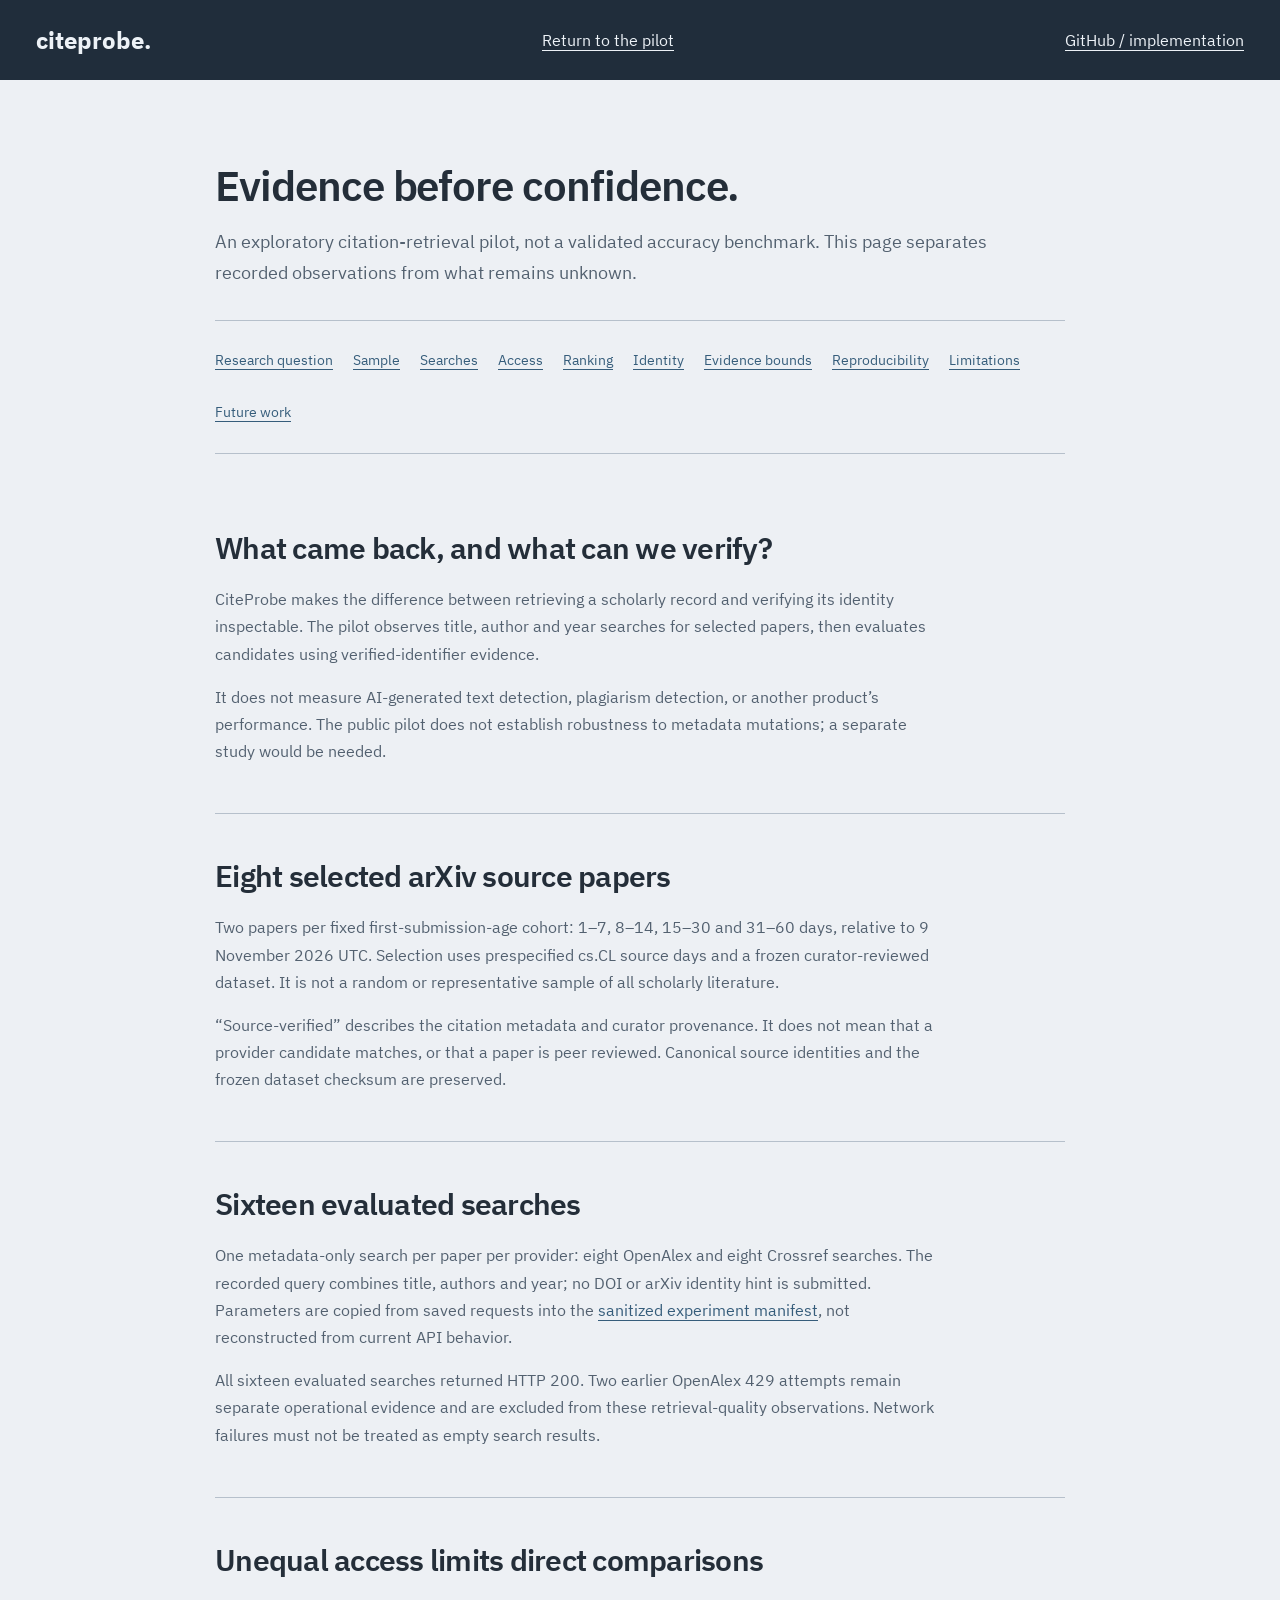
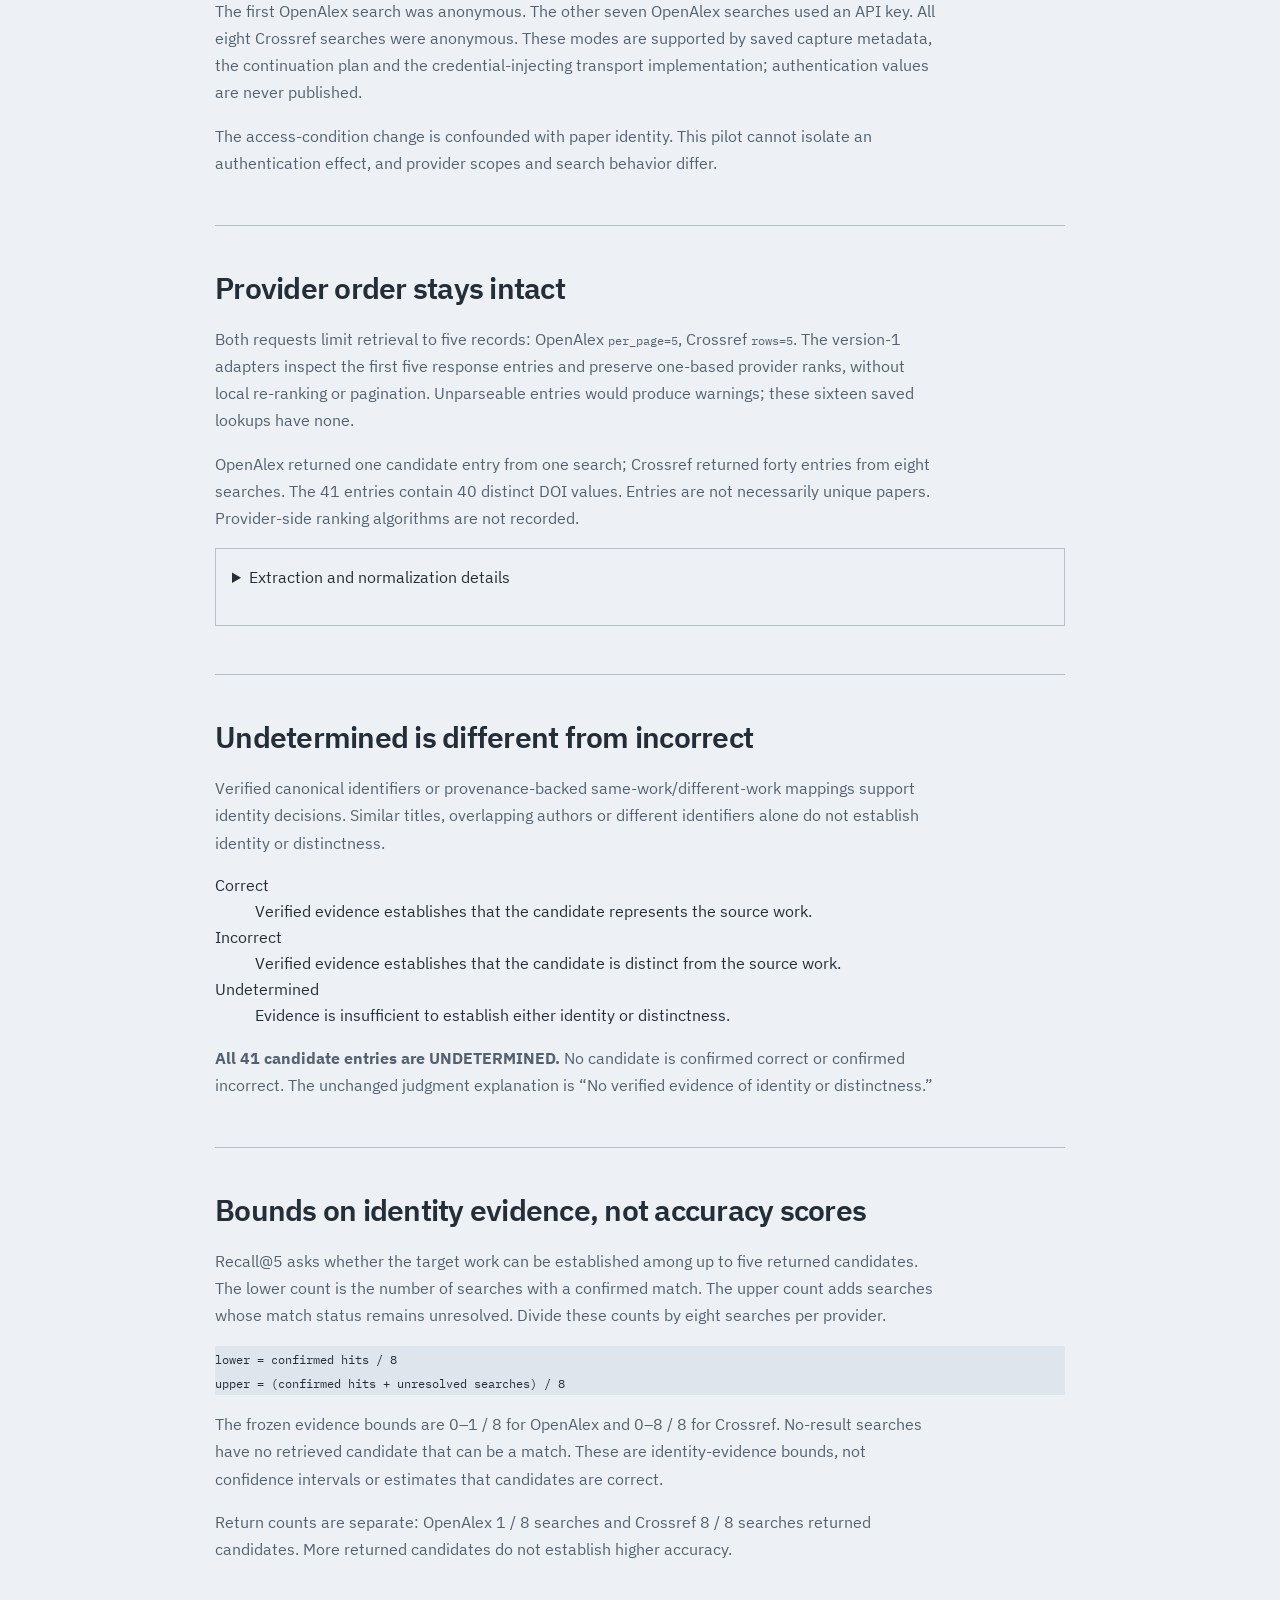
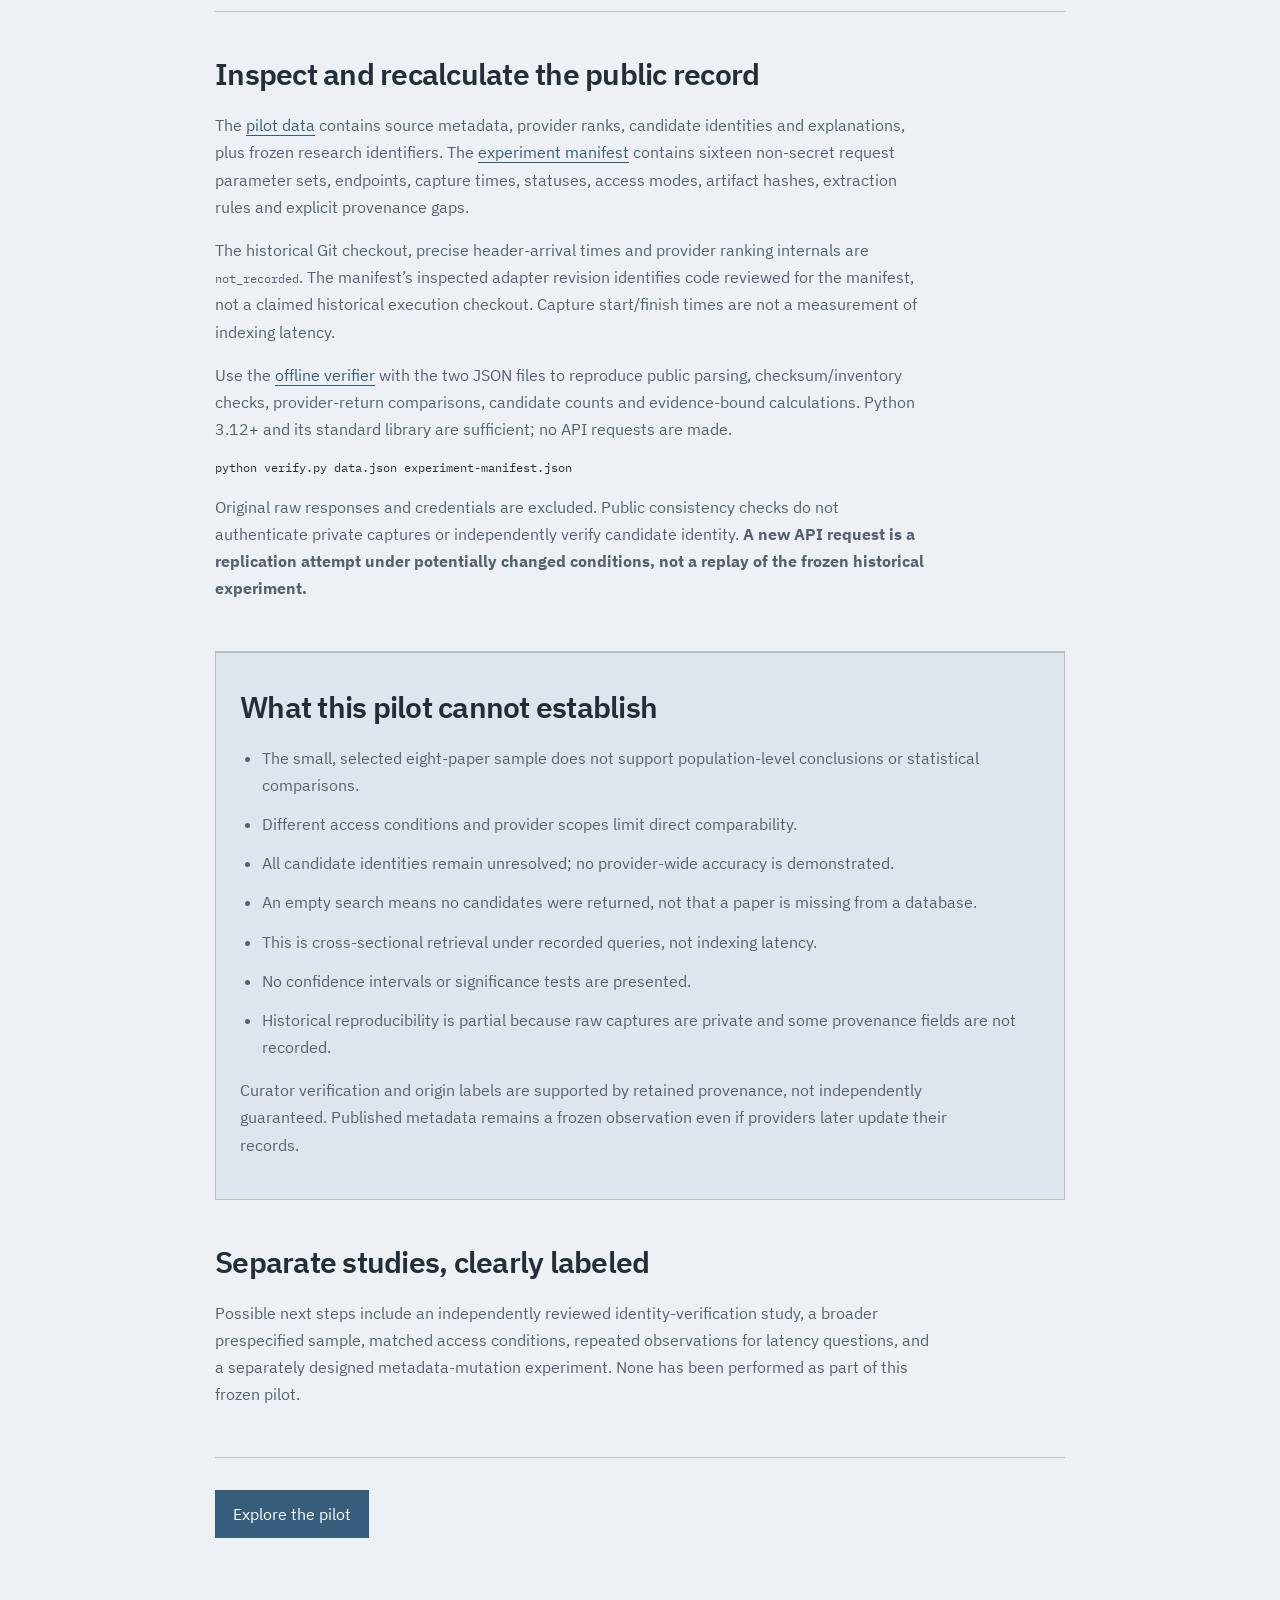
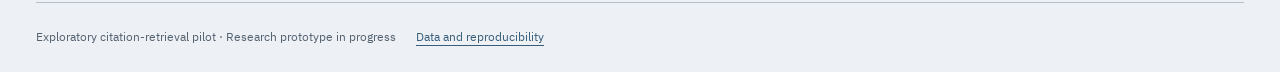
==== commit 84480d36: "feat: integrate Pilot Atlas research workbench" ====
--- a/public-demo/methodology.html
+++ b/public-demo/methodology.html
@@ -7,7 +7,7 @@
 </head>
 <body>
   <a class="skip-link" href="#main">Skip to methodology</a><div class="review-banner">PUBLIC EXPLORATORY PILOT</div>
-  <header class="nav wrap"><a class="brand" href="index.html"><span class="brand-icon" aria-hidden="true"></span>citeprobe<span class="brand-dot">.</span></a><a class="nav-link" href="index.html">Return to the pilot <span class="icon-arrow" aria-hidden="true"></span></a></header>
+  <header class="nav wrap"><a class="brand" href="index.html"><span class="brand-icon" aria-hidden="true"></span>citeprobe<span class="brand-dot">.</span></a><a class="nav-link" href="index.html">Return to the pilot <span class="icon-arrow" aria-hidden="true"></span></a><a class="nav-link" href="https://github.com/nati5174/CiteTrace">GitHub / implementation</a></header>
   <main id="main" class="wrap method-page section" tabindex="-1">
     <div class="eyebrow">METHODS &amp; LIMITATIONS</div><h1>Evidence before <em>confidence.</em></h1><p class="method-lead">An exploratory citation-retrieval pilot, not a validated accuracy benchmark. This page separates recorded observations from what remains unknown.</p>
     <nav class="method-toc" aria-label="Methodology contents"><a href="#question">Research question</a><a href="#sample">Sample</a><a href="#searches">Searches</a><a href="#access">Access</a><a href="#ranking">Ranking</a><a href="#identity">Identity</a><a href="#bounds">Evidence bounds</a><a href="#reproducibility">Reproducibility</a><a href="#limitations">Limitations</a><a href="#future">Future work</a></nav>
--- a/public-demo/style.css
+++ b/public-demo/style.css
@@ -1,201 +1,756 @@
-:root { --ink:#182b27; --muted:#52665a; --mint:#d9efe3; --line:#dce6dc; --cream:#f7f9f4; --dark:#193d32; --green:#426d51; --amber:#725b23; }
-* { box-sizing:border-box; }
-html { scroll-behavior:smooth; scroll-padding-top:24px; }
-body { margin:0; font-family:system-ui,-apple-system,"Segoe UI",sans-serif; color:var(--ink); background:#fff; font-size:0.9375rem; line-height:1.65; }
-a { color:inherit; text-underline-offset:4px; }
-button { font:inherit; cursor:pointer; }
-a,button { -webkit-tap-highlight-color:transparent; }
-button:focus-visible,a:focus-visible,summary:focus-visible { outline:3px solid #255d40; outline-offset:4px; }
-.wrap { width:min(1200px,calc(100% - 64px)); margin-inline:auto; }
-.review-banner { text-align:center; background:#f9edc6; color:#695325; padding:8px 18px; font-size:0.75rem; letter-spacing:.12em; font-weight:700; }
-.skip-link { position:absolute; top:8px; left:8px; transform:translateY(-180%); z-index:20; background:white; padding:12px; border:2px solid var(--dark); }
-.skip-link:focus { transform:none; }
-.nav { min-height:82px; display:flex; align-items:center; justify-content:space-between; gap:16px; }
-.nav a { min-height:44px; display:inline-flex; align-items:center; text-decoration:none; }
-.nav nav { display:flex; gap:32px; font-size:0.875rem; }
-.nav nav a:hover,.nav-link:hover { text-decoration:underline; }
-.brand { display:inline-flex; align-items:center; font-weight:750; font-size:1.5rem; letter-spacing:-1.2px; text-decoration:none; }
-.brand-icon { width:18px; height:18px; border:3px solid var(--green); border-radius:50%; margin-right:8px; }
-.brand-dot,.accent { color:var(--green); }
-.nav-link { gap:12px; font-size:0.8125rem; font-weight:650; }
-.icon-arrow { display:inline-block; width:16px; height:16px; position:relative; flex:0 0 16px; vertical-align:middle; }
-.icon-arrow::before { content:""; position:absolute; width:12px; height:2px; background:currentColor; top:7px; left:1px; transform:rotate(-45deg); }
-.icon-arrow::after { content:""; position:absolute; width:7px; height:7px; border-top:2px solid currentColor; border-right:2px solid currentColor; right:1px; top:1px; }
-.hero { display:grid; grid-template-columns:minmax(0,1fr) minmax(0,1fr); gap:72px; align-items:center; padding:74px 0 88px; }
-.hero > *,.comparison > *,.methodology > *,.paper-row > *, .workflow li > div { min-width:0; }
-.eyebrow { font-size:0.75rem; letter-spacing:.13em; color:var(--muted); font-weight:700; }
-h1,h2 { font-family:Georgia,"Times New Roman",serif; font-weight:400; letter-spacing:-.035em; line-height:1.1; }
-.hero h1 { font-size:clamp(3rem,5vw,4.375rem); margin:24px 0; }
-h1 em,h2 em { color:var(--green); font-weight:400; }
-.hero-copy > p { color:var(--muted); max-width:560px; line-height:1.85; }
-.hero-actions { display:flex; flex-wrap:wrap; gap:12px; margin:28px 0; }
-.button { display:inline-flex; align-items:center; justify-content:space-between; gap:18px; min-height:46px; padding:13px 18px; border-radius:5px; font-size:0.8125rem; font-weight:700; text-decoration:none; border:1px solid var(--line); }
-.button.primary { background:var(--dark); color:white; border-color:var(--dark); }
-.button:hover { text-decoration:underline; }
-.hero-foot { font-size:0.75rem; }
-.hero-card { background:#f2f7f1; border:1px solid var(--line); border-radius:10px; padding:25px; box-shadow:0 22px 60px #153c2810; }
-.card-top { color:var(--muted); font-size:0.75rem; letter-spacing:.12em; font-weight:700; border-bottom:1px solid var(--line); padding-bottom:18px; }
-.workflow { padding:0; margin:22px 0; list-style:none; display:grid; gap:16px; }
-.workflow li { display:flex; align-items:start; gap:14px; border:1px solid var(--line); border-radius:6px; padding:16px; background:#fff; }
-.node-icon { display:grid; place-items:center; width:34px; height:34px; flex:0 0 34px; color:var(--green); background:var(--mint); font-size:0.75rem; border-radius:4px; font-weight:700; }
-.workflow strong { font-size:0.875rem; }
-.workflow p { margin:5px 0 0; font-size:0.8125rem; color:var(--muted); }
-.workflow p strong { font-size:inherit; }
-.card-bottom { padding-top:16px; border-top:1px solid var(--line); color:var(--muted); margin:0; font-size:0.8125rem; }
-.strip { background:#f2f7ef; border-block:1px solid var(--line); }
-.strip-inner { display:grid; grid-template-columns:repeat(4,minmax(0,1fr)) 1.3fr; align-items:center; gap:18px; padding:24px 0; }
-.strip-inner > div { display:flex; align-items:baseline; flex-wrap:wrap; gap:6px 10px; border-right:1px solid var(--line); padding-right:10px; }
-.strip strong { font:400 2rem Georgia,serif; }
-.strip span,.strip-note { font-size:0.75rem; color:var(--muted); }
-.strip-note { margin:0; }
-.section { padding:88px 0; }
-.section-heading { display:flex; align-items:end; justify-content:space-between; gap:48px; margin-bottom:32px; }
-.section h2 { font-size:clamp(2.25rem,4vw,3.25rem); margin:14px 0 20px; }
-.section-heading > p { color:var(--muted); max-width:430px; margin:0 0 20px; }
-.comparison { display:grid; grid-template-columns:repeat(2,minmax(0,1fr)); gap:20px; }
-.provider-card { border:1px solid var(--line); border-radius:8px; padding:24px 28px; background:white; }
-.provider-title { display:flex; justify-content:space-between; align-items:center; flex-wrap:wrap; gap:8px; }
-.provider-title h3 { margin:0; font-size:1.125rem; }
-.provider-title span { font-size:0.75rem; color:var(--muted); }
-.provider-stats { display:flex; flex-wrap:wrap; align-items:baseline; gap:8px 12px; margin:20px 0 12px; }
-.provider-stats strong { font:400 2.625rem Georgia,serif; }
-.provider-stats span,.provider-card p { font-size:0.875rem; color:var(--muted); }
-.provider-card p { margin:12px 0; }
-.bounds { border-top:1px solid var(--line); padding-top:16px; margin-top:18px; display:flex; justify-content:space-between; align-items:baseline; flex-wrap:wrap; gap:8px; font-size:0.8125rem; color:var(--muted); }
-.bounds b { color:var(--ink); white-space:nowrap; }
-.caption { font-size:0.8125rem; color:var(--muted); margin:16px 0; }
-.evidence-note { background:#f4f7f3; border-left:3px solid var(--green); padding:18px 22px; margin-top:28px; }
-.evidence-note h3,.limitations h3 { margin:0 0 8px; font-size:1.0625rem; }
-.evidence-note p { margin:0; color:var(--muted); }
-details { border:1px solid var(--line); border-radius:6px; padding:14px 18px; margin:18px 0; }
-summary { cursor:pointer; font-weight:650; min-height:30px; padding-block:6px; }
-details p:last-child { margin-bottom:4px; }
-dl { margin:18px 0 0; }
-dt { font-weight:700; margin-top:14px; }
-dd { margin:4px 0 14px; color:var(--muted); }
-.limitations { border:1px solid #e1d7b9; border-radius:8px; padding:22px; margin:28px 0 0; background:#fbf8ef; }
-.limitations p { color:#5d593c; }
-.limitations details { border-color:#d8cfb5; margin-bottom:0; }
-.explore-section { background:var(--cream); border-block:1px solid var(--line); }
-.explore-head p { max-width:680px; color:var(--muted); }
-.toolbar { margin-top:30px; border-bottom:1px solid var(--line); }
-.tabs { display:flex; flex-wrap:wrap; gap:4px; padding:4px 0; }
-.tabs button { min-height:46px; padding:12px 14px; font-size:0.8125rem; border:0; border-bottom:3px solid transparent; background:none; color:var(--muted); }
-.tabs button:hover { background:#e9f1e7; }
-.tabs button.active { color:var(--ink); border-color:var(--green); font-weight:700; }
-.tabs button span { margin-left:5px; }
-.table-head,.paper-row { display:grid; grid-template-columns:minmax(0,1fr) 145px 145px 18px; gap:18px; align-items:center; }
-.table-head { padding:20px 12px 12px; font-size:0.75rem; color:var(--muted); }
-.paper-row { width:100%; text-align:left; background:transparent; border:0; border-top:1px solid var(--line); padding:21px 12px; color:var(--ink); }
-.paper-row:hover { background:#edf4eb; }
-.paper-title { font-size:0.875rem; font-weight:700; line-height:1.6; }
-.paper-meta { color:var(--muted); font-size:0.8125rem; margin-top:6px; }
-.paper-title,.paper-meta,.candidate p,.source-record,.request-note { overflow-wrap:anywhere; }
-.status { font-size:0.8125rem; font-weight:650; line-height:1.5; }
-.status.found { color:#326347; }
-.status.empty { color:var(--muted); }
-.status small { display:block; font-size:0.75rem; font-weight:400; margin-top:5px; color:var(--muted); }
-.provider-name { display:none; }
-.arrow { color:var(--green); }
-.table-footer { display:flex; justify-content:space-between; flex-wrap:wrap; gap:10px; border-top:1px solid var(--line); padding:18px 12px; color:var(--muted); font-size:0.75rem; }
-.methodology { display:grid; grid-template-columns:repeat(2,minmax(0,1fr)); gap:90px; }
-.methodology > div > p { color:var(--muted); margin:22px 0; }
-.text-link { font-size:0.875rem; font-weight:650; display:inline-block; padding:8px 0; min-height:44px; }
-.principles article { display:flex; align-items:start; gap:20px; padding:20px 0; border-bottom:1px solid var(--line); }
-.principles article > span { color:var(--muted); font:400 1.25rem Georgia,serif; }
-.principles h3 { font-size:1rem; margin:0 0 8px; }
-.principles p { margin:0; font-size:0.875rem; color:var(--muted); }
-.repro { background:#1d4034; color:white; }
-.repro h2 { font-size:clamp(2.25rem,4vw,3.25rem); }
-.repro h2 em,.repro .eyebrow { color:#b5d9be; }
-.repro-intro { max-width:720px; color:#d3e2d7; }
-.repro-grid { display:grid; grid-template-columns:repeat(3,minmax(0,1fr)); gap:28px; margin:32px 0; }
-.repro-grid h3 { font-size:1rem; }
-.repro-grid p { color:#d3e2d7; font-size:0.875rem; }
-.download-grid { display:grid; grid-template-columns:repeat(3,minmax(0,1fr)); gap:16px; }
-.download-card { display:flex; flex-direction:column; gap:14px; padding:20px; border:1px solid #759783; border-radius:6px; text-decoration:none; }
-.download-card strong { font-size:0.9375rem; }
-.download-card > span { color:#d3e2d7; font-size:0.8125rem; }
-.download-card:hover { background:#2a5142; text-decoration:underline; }
-.repro details { border-color:#759783; margin-top:28px; }
-.repro-caution { color:#d3e2d7; font-size:0.875rem; margin-top:26px; }
-.repro a:focus-visible,.repro summary:focus-visible { outline-color:#d9efe3; }
-code { font-size:.94em; }
-pre { max-width:100%; white-space:pre-wrap; overflow-wrap:anywhere; padding:18px; border:1px solid currentColor; border-radius:5px; }
-.footer { display:flex; align-items:center; flex-wrap:wrap; gap:24px; padding:30px 0; font-size:0.75rem; color:var(--muted); }
-.footer > :last-child { margin-left:auto; }
-dialog { color:var(--ink); background:white; border:1px solid var(--line); border-radius:10px; padding:24px; width:min(740px,calc(100% - 24px)); max-height:85vh; box-shadow:0 24px 80px #142b2050; }
-dialog::backdrop { background:#102a20a6; }
-.dialog-header { display:flex; justify-content:space-between; align-items:center; gap:14px; position:sticky; top:-24px; background:white; padding:10px 0; z-index:1; }
-.close { width:44px; height:44px; flex:0 0 44px; border:1px solid var(--line); border-radius:50%; background:#f1f5ef; font-size:1.5625rem; color:var(--ink); }
-.source-record { padding:20px; border:1px solid var(--line); border-radius:6px; background:#f2f7f1; margin:12px 0 24px; }
-#detail-content h2 { font-size:clamp(1.5625rem,4vw,2.125rem); margin:12px 0; }
-#detail-content p { font-size:0.875rem; color:var(--muted); }
-#detail-content h3 { font-size:1.125rem; margin:22px 0 8px; }
-.provider-results { border-top:2px solid var(--line); margin-top:26px; }
-.candidate { border-top:1px solid var(--line); padding:20px 0; }
-.candidate h4 { font-size:1rem; margin:8px 0; line-height:1.6; }
-.candidate-label { color:var(--amber); font-size:0.75rem; font-weight:700; letter-spacing:.06em; }
-.candidate p { margin:8px 0; }
-.loading,.error { padding:24px; color:var(--muted); }
-.error { color:#8d3e2d; }
-.visually-hidden { position:absolute; width:1px; height:1px; padding:0; margin:-1px; overflow:hidden; clip-path:inset(50%); white-space:nowrap; }
-.method-page { max-width:850px; }
-.method-page h1 { font-size:clamp(2.625rem,6vw,4rem); margin:18px 0; }
-.method-lead { font-size:1.125rem; color:var(--muted); }
-.method-toc { display:flex; flex-wrap:wrap; gap:8px 20px; border-block:1px solid var(--line); padding:18px 0; margin:32px 0; }
-.method-toc a { min-height:44px; display:inline-flex; align-items:center; font-size:0.875rem; }
-.method-sections > section { padding:32px 0; border-bottom:1px solid var(--line); }
-.method-page .method-sections h2 { font-size:1.875rem; margin:12px 0 20px; }
-.method-sections p,.method-sections li { color:var(--muted); }
-.method-sections ul { padding-left:22px; }
-.method-sections li { margin:12px 0; }
-.method-sections .limitations { padding:24px; }
-.method-page > .button { margin-top:32px; }
-@media (max-width:800px) {
-  .wrap { width:calc(100% - 36px); }
-  .nav { flex-wrap:wrap; padding:12px 0; gap:4px 12px; }
-  .nav nav { order:3; width:100%; flex-wrap:wrap; gap:4px 20px; }
-  .nav-link { font-size:0.75rem; }
-  .hero { grid-template-columns:minmax(0,1fr); gap:36px; padding:48px 0 64px; }
-  .hero-card { padding:20px; }
-  .hero h1 { font-size:clamp(2.375rem,11vw,3.75rem); }
-  .strip-inner { grid-template-columns:repeat(2,minmax(0,1fr)); }
-  .strip-note { grid-column:1/-1; }
-  .section { padding:64px 0; }
-  .section-heading { display:block; }
-  .section-heading > p { max-width:100%; }
-  .comparison { grid-template-columns:minmax(0,1fr); }
-  .table-head,.paper-row { grid-template-columns:minmax(0,1fr) 112px 112px 16px; gap:10px; }
-  .methodology { grid-template-columns:minmax(0,1fr); gap:30px; }
-  .repro-grid,.download-grid { grid-template-columns:minmax(0,1fr); gap:12px; }
-  .repro-grid { gap:8px; }
-  .repro-grid article { border-bottom:1px solid #759783; }
-  .footer > :last-child { margin-left:0; }
-  .dialog-header { top:-18px; }
-  dialog { padding:18px; }
-}
-@media (max-width:600px) {
-  .table-head { display:none; }
-  .paper-row { grid-template-columns:minmax(0,1fr) minmax(0,1fr) 16px; gap:14px 8px; padding:20px 6px; }
-  .paper-row > :first-child { grid-column:1/-1; }
-  .provider-name { display:block; color:var(--muted); font-size:0.75rem; margin-bottom:5px; }
-  .provider-card { padding:22px 20px; }
-  .workflow li { padding:14px; gap:10px; }
-  .hero-card { padding:18px; }
-  .hero .button { width:100%; }
-  .section h2 { font-size:2.375rem; }
-  .method-page .method-sections h2 { font-size:1.75rem; }
-  .source-record { padding:16px; }
-}
-@media (prefers-reduced-motion:reduce) { html { scroll-behavior:auto; } }
-
-h1,h2,h3,h4 { overflow-wrap:anywhere; }
-.status { overflow-wrap:anywhere; }
-summary { min-height:44px; }
-.candidate > a { display:inline-flex; align-items:center; min-height:44px; max-width:100%; overflow-wrap:anywhere; }
-.nav-link { max-width:100%; overflow-wrap:anywhere; }
-.source-authors { padding:6px 12px; margin:12px 0; }
-@media (max-width:600px) {
-  #detail-content .source-record h2 { font-size:1.375rem; line-height:1.25; }
-}
+.method-page { max-width:850px;
+ }
+
+.method-page h1 { font-size:clamp(2.625rem,6vw,4rem);
+ margin:18px 0;
+ }
+
+.method-lead { font-size:1.125rem;
+ color:var(--muted);
+ }
+
+.method-toc { display:flex;
+ flex-wrap:wrap;
+ gap:8px 20px;
+ border-block:1px solid var(--line);
+ padding:18px 0;
+ margin:32px 0;
+ }
+
+.method-toc a { min-height:44px;
+ display:inline-flex;
+ align-items:center;
+ font-size:0.875rem;
+ }
+
+.method-sections > section { padding:32px 0;
+ border-bottom:1px solid var(--line);
+ }
+
+.method-page .method-sections h2 { font-size:1.875rem;
+ margin:12px 0 20px;
+ }
+
+.method-sections p,.method-sections li { color:var(--muted);
+ }
+
+.method-sections ul { padding-left:22px;
+ }
+
+.method-sections li { margin:12px 0;
+ }
+
+.method-sections .limitations { padding:24px;
+ }
+
+.method-page > .button { margin-top:32px;
+ }
+
+
+:root{--ink:#242e39;
+--muted:#536170;
+--accent:#365d7b;
+--line:#b6c0cb;
+--paper:#edf0f4;
+--wash:#dfe5ec;
+--warn:#8a481f}
+*{box-sizing:border-box}
+body{margin:0;
+background:var(--paper);
+color:var(--ink);
+font:0.9375rem/1.55 system-ui,-apple-system,"Segoe UI",sans-serif}
+a{color:inherit;
+text-underline-offset:4px}
+button,select{font:inherit;
+color:inherit;
+cursor:pointer}
+button,a,select{touch-action:manipulation}
+button:focus-visible,a:focus-visible,select:focus-visible,[tabindex]:focus-visible,summary:focus-visible{outline:3px solid #365d7b;
+outline-offset:4px}
+::selection{background:#d0e0ee}
+button{background:transparent;
+border:1px solid var(--line);
+padding:10px 15px;
+min-height:44px}
+a.action{display:inline-block;
+padding:11px 18px;
+background:var(--accent);
+color:white;
+text-decoration:none;
+min-height:44px}
+a:hover{text-decoration-thickness:2px}
+button:hover{background:var(--wash)}
+.skip{position:absolute;
+transform:translateY(-200%);
+background:white;
+z-index:10;
+padding:12px}
+.skip:focus{transform:none}
+.prototype-note{padding:7px 32px;
+text-align:center;
+background:#dfe5ec;
+color:#365d7b;
+font-size:0.75rem}
+.mast{padding:23px 0;
+border-bottom:1px solid var(--line);
+display:flex;
+align-items:center;
+justify-content:space-between;
+gap:24px}
+.mast,main,footer{width:min(1320px,calc(100% - 80px));
+margin:auto}
+.wordmark{font-size:1.5625rem;
+font-weight:750;
+letter-spacing:-.035em;
+text-decoration:none}
+.wordmark span{color:var(--accent)}
+nav{display:flex;
+flex-wrap:wrap;
+gap:10px 24px;
+font-size:0.8125rem}
+nav a{display:inline-flex;
+align-items:center;
+min-height:44px}
+h1,h2,h3{font-family:Plex,Arial,sans-serif;
+font-weight:400;
+line-height:1.14;
+letter-spacing:-.025em}
+h1{font-size:clamp(32px,3.3vw,48px);
+margin:0 0 22px}
+h2{font-size:1.875rem;
+margin:0}
+h3{font-size:1.4375rem;
+margin:12px 0}
+p{max-width:72ch}
+.intro{display:grid;
+grid-template-columns:1fr 1fr;
+gap:72px;
+padding:55px 0}
+.intro>div>p{font-size:1.0625rem}
+.intro .scope{font-size:0.8125rem;
+color:var(--muted);
+margin:24px 0}
+.specimen{border-block:1px solid var(--line);
+padding:18px 0}
+.specimen h2{font:600 0.8125rem system-ui;
+margin:0 0 16px}
+.specimen h3{font-size:1.25rem}
+.specimen .sample-result{padding-top:14px;
+border-top:1px solid var(--line);
+margin-top:18px}
+.meta,.note{font-size:0.8125rem;
+color:var(--muted)}
+.tag{color:var(--warn);
+font-size:0.75rem;
+font-weight:650}
+.section-title{display:flex;
+justify-content:space-between;
+align-items:baseline;
+gap:18px}
+.section-title>a,.section-title>span{font-size:0.8125rem}
+#findings,#explore,.reproduce{border-top:1px solid var(--line);
+padding:34px 0 45px;
+scroll-margin-top:20px}
+.matrix-scroll{overflow-x:auto}
+table{border-collapse:collapse;
+width:100%;
+font-size:0.8125rem}
+caption{text-align:left;
+color:var(--muted);
+padding:10px 0}
+th,td{text-align:left;
+padding:15px 14px;
+border-block:1px solid var(--line);
+vertical-align:top;
+min-width:120px;
+font-variant-numeric:tabular-nums}
+th{font-weight:600;
+background:var(--wash)}
+td:first-child{font-weight:650}
+td small{display:block;
+font-size:0.75rem;
+color:var(--muted)}
+select{padding:10px;
+background:var(--paper);
+border:1px solid var(--line);
+margin:24px 0 8px}
+#count{font-size:0.8125rem;
+color:var(--muted)}
+.paper-link{display:grid;
+grid-template-columns:minmax(0,1fr) 155px 155px;
+gap:24px;
+border-top:1px solid var(--line);
+padding:18px 0;
+text-decoration:none}
+.paper-link:hover{background:var(--wash)}
+.paper-link strong{font-size:0.875rem}
+.paper-link .status{font-size:0.8125rem}
+.paper-link small{display:block;
+font-size:0.75rem;
+color:var(--muted)}
+.artifact-links{display:flex;
+flex-wrap:wrap;
+gap:20px;
+margin:22px 0}
+.artifact-links a{min-height:44px;
+display:flex;
+align-items:center}
+pre,code{font-family:PlexMono,monospace;
+overflow-wrap:anywhere;
+white-space:pre-wrap;
+font-size:0.75rem}
+footer{border-top:1px solid var(--line);
+padding:25px 0;
+font-size:0.75rem;
+color:var(--muted)}
+footer a{margin-left:20px}
+#loading{padding:20px 0}
+.inspection-top{display:flex;
+justify-content:space-between;
+align-items:center;
+gap:16px;
+padding:22px 0}
+.inspection-top a{min-height:44px;
+display:flex;
+align-items:center}
+.inspection-top div{display:flex;
+gap:12px;
+align-items:center}
+#inspection-title{font-size:1.6875rem}
+.workbench{display:grid;
+grid-template-columns:330px minmax(0,1fr);
+gap:52px;
+margin:25px 0 55px;
+align-items:start}
+.source{position:sticky;
+top:20px;
+padding:24px;
+background:var(--wash);
+border-top:2px solid var(--accent)}
+.source h3{font-size:1.5625rem;
+overflow-wrap:anywhere}
+.source p{font-size:0.8125rem}
+.source summary{min-height:44px;
+display:list-item;
+cursor:pointer;
+padding:10px 0}
+.source h2{font:600 0.875rem system-ui}
+.source a{display:inline-block;
+min-height:44px}
+.source .mobile-summary{display:none}
+.provider-nav{display:flex;
+gap:8px;
+flex-wrap:wrap;
+padding-bottom:18px;
+border-bottom:1px solid var(--line)}
+.provider-nav button[aria-pressed=true]{background:var(--ink);
+color:white;
+border-color:var(--ink)}
+.provider-nav button{font-size:0.8125rem}
+.results-head{margin:22px 0}
+.results-head h3{font-size:1.5625rem}
+.results-head p{margin:8px 0}
+.candidate-record{display:grid;
+grid-template-columns:42px minmax(0,1fr);
+gap:12px;
+border-top:1px solid var(--line);
+padding:22px 0}
+.rank{font:1.125rem Plex,Arial,sans-serif;
+color:var(--muted)}
+.candidate-record h3{font-size:1.375rem;
+margin:8px 0 12px}
+.candidate-record p{font-size:0.8125rem;
+margin:7px 0}
+.candidate-record a{overflow-wrap:anywhere;
+display:inline-flex;
+align-items:center;
+min-height:44px;
+font-family:PlexMono,monospace;
+font-size:0.75rem}
+.identity{font-size:0.75rem;
+font-weight:600;
+color:var(--warn)}
+.copy-status{font-size:0.75rem;
+color:var(--muted)}
+[hidden]{display:none!important}
+.method-page{max-width:850px}
+.method-page h1{font-size:3.0rem}
+.method-page .eyebrow,.review-banner{display:none}
+.method-page h2 em,.method-page h1 em{font-style:normal;
+color:var(--ink)}
+
+@media(max-width:800px){.mast,main,footer{width:calc(100% - 36px)}
+.mast{align-items:start;
+flex-direction:column;
+gap:6px;
+padding:16px 0}
+nav{gap:2px 18px}
+.intro{grid-template-columns:1fr;
+gap:30px;
+padding:32px 0}
+.intro>div>p{font-size:1.0rem}
+.specimen{padding:18px 0}
+.section-title{display:block}
+.section-title>a,.section-title>span{display:inline-block;
+margin-top:12px}
+.paper-link{grid-template-columns:1fr 1fr;
+gap:12px}
+.paper-link>div:first-child{grid-column:1/-1}
+.workbench{grid-template-columns:1fr;
+gap:14px;
+margin-top:16px}
+.source{top:0;
+z-index:2;
+padding:10px 14px;
+border-bottom:1px solid var(--line)}
+.source h2,.source>.meta{display:none}
+.source .mobile-summary{display:block;
+font-size:0.75rem;
+color:var(--muted)}
+.source>h3{font:600 0.8125rem/1.35 system-ui;
+display:-webkit-box;
+-webkit-line-clamp:2;
+-webkit-box-orient:vertical;
+overflow:hidden;
+margin:4px 0}
+.source details:not([open]){font-size:0.75rem}
+.source summary{min-height:32px;
+padding:4px 0}
+.source details[open]{max-height:40vh;
+overflow:auto}
+.source details p{margin:6px 0}
+.inspection-top{flex-wrap:wrap;
+padding:16px 0 8px;
+font-size:0.8125rem}
+.inspection-top div{gap:8px}
+.inspection-top button{padding:8px 12px;
+font-size:0.75rem}
+#inspection-title{font-size:1.5rem}
+.provider-nav{gap:8px;
+padding:4px 0 12px}
+.provider-nav button{flex:1;
+padding:8px;
+font-size:0.75rem}
+.results-head{margin:16px 0}
+.results-head h3{font-size:1.4375rem}
+.candidate-record{grid-template-columns:23px 1fr;
+gap:10px;
+padding:18px 0}
+.candidate-record h3{font-size:1.3125rem}
+.rank{font-size:1.0rem}
+th,td{padding:12px;
+min-width:130px}
+.prototype-note{font-size:0.6875rem;
+padding:6px 12px}
+.method-page h1{font-size:2.25rem}
+}
+
+@media(prefers-reduced-motion:reduce){*{scroll-behavior:auto!important}
+}
+
+
+.prototype-note{font-size:0.75rem}
+
+@media(max-width:800px){.prototype-note{font-size:0.75rem}
+.matrix-scroll{overflow:visible}
+.matrix-scroll thead{position:absolute;
+width:1px;
+height:1px;
+overflow:hidden;
+clip-path:inset(50%)}
+.matrix-scroll table,.matrix-scroll tbody{display:block}
+.matrix-scroll tr{display:grid;
+grid-template-columns:1fr 1fr;
+padding:14px 0;
+border-top:1px solid var(--line);
+gap:12px 16px}
+.matrix-scroll td{display:block;
+min-width:0;
+border:0;
+padding:0;
+font-size:0.875rem}
+.matrix-scroll td:first-child{grid-column:1/-1;
+font-size:1.0625rem}
+.matrix-scroll td:nth-child(4),.matrix-scroll td:nth-child(6){grid-column:1/-1}
+.matrix-scroll td:not(:first-child)::before{content:attr(data-label);
+display:block;
+color:var(--muted);
+font-size:0.75rem;
+margin-bottom:3px}
+}
+
+
+@media(max-width:800px){.matrix-scroll caption{display:block;
+width:100%}
+}
+
+
+/* Approved Review Register visual system. */
+
+@font-face{font-family:Plex;
+src:url(fonts/IBMPlexSans-Regular.woff);
+font-weight:400;
+font-display:swap}
+
+@font-face{font-family:Plex;
+src:url(fonts/IBMPlexSans-SemiBold.woff);
+font-weight:600;
+font-display:swap}
+
+@font-face{font-family:Plex;
+src:url(fonts/IBMPlexSans-Bold.woff);
+font-weight:700;
+font-display:swap}
+
+@font-face{font-family:PlexMono;
+src:url(fonts/IBMPlexMono-Regular.woff);
+font-weight:400;
+font-display:swap}
+
+:root{--ink:#182b40;
+--muted:#4d6073;
+--accent:#315f85;
+--line:#b9c7d4;
+--paper:#f1f4f8;
+--wash:#e4ebf2;
+--warn:#6b4a2c;
+color-scheme:light}
+
+body{font-family:Plex,Arial,sans-serif;
+background:var(--paper);
+color:var(--ink);
+font-size:1rem;
+font-synthesis:none}
+
+h1,h2,h3,h4,.method-page h1,.method-page h2,.source h2,.specimen h2{font-family:Plex,Arial,sans-serif!important;
+font-weight:600;
+letter-spacing:-.025em;
+font-style:normal}
+
+h1{font-size:2.625rem;
+line-height:1.12;
+font-weight:700}
+h2{font-size:1.75rem;
+line-height:1.2}
+h3{line-height:1.3}
+
+.source>h3{font-family:Plex,Arial,sans-serif!important;
+font-weight:600}
+.source summary{font-family:Plex,Arial,sans-serif;
+min-height:44px}
+
+.rank,.candidate-record a,code,pre,.mobile-summary,.source>.meta,.paper-link small,td:nth-child(2),td:nth-child(3),td:nth-child(5){font-family:PlexMono,monospace;
+font-weight:400;
+font-variant-numeric:tabular-nums}
+
+.rank{font-size:1rem;
+line-height:1.4;
+color:var(--muted)}
+.wordmark{font-family:Plex,Arial,sans-serif;
+font-weight:700;
+letter-spacing:-.04em}
+
+.prototype-note{font-family:Plex,Arial,sans-serif;
+background:#dbe4ed;
+color:#2e4861;
+font-size:.75rem}
+
+button:focus-visible,a:focus-visible,select:focus-visible,[tabindex]:focus-visible,summary:focus-visible{outline-color:var(--accent)}
+
+::selection{background:#c8def0;
+color:#182b40}
+a{color:var(--accent)}
+a.action{color:white;
+background:var(--accent)}
+.wordmark{color:var(--ink)}
+
+button:hover,.paper-link:hover{background:var(--wash)}
+button,select{border-radius:0}
+button{font-family:Plex,Arial,sans-serif}
+.provider-nav button[aria-pressed=true]{background:var(--accent);
+border-color:var(--accent);
+color:white}
+
+.source{border:1px solid var(--line);
+box-shadow:none;
+background:var(--wash)}
+.source h2{font-size:.875rem}
+.source h3{font-size:1.375rem}
+
+.candidate-record h3{font-size:1.5rem;
+font-weight:600;
+max-width:58ch}
+.candidate-record{border-color:var(--line)}
+.candidate-record p{font-size:.875rem}
+.candidate-record a{font-size:.8125rem}
+
+.identity{font-size:.8125rem;
+font-weight:600;
+color:var(--warn)}
+.meta,.note,.results-head p{color:var(--muted)}
+
+th,td{font-size:.875rem;
+font-variant-numeric:tabular-nums}
+td:first-child{font-family:Plex,Arial,sans-serif}
+.source,.provider-nav,.candidate-record,.specimen{border-radius:0}
+
+.intro{grid-template-columns:minmax(300px,.8fr) minmax(0,1.2fr);
+gap:64px;
+padding:44px 0}
+.specimen h3{font-size:1.25rem}
+.specimen h2{font-size:.875rem}
+.intro>div>p{font-size:1.0625rem}
+
+.mast{padding:16px 0}
+.mast nav{font-size:.875rem}
+.mast,main,footer{width:min(1320px,calc(100% - 72px))}
+.workbench{grid-template-columns:320px minmax(0,1fr);
+gap:36px}
+
+.source details p:first-of-type{display:none}
+.source details[open] p:first-of-type{display:block}
+.source details a{font-size:.875rem}
+
+.inspection-top{padding:16px 0}
+#inspection-title{font-size:1.75rem}
+.results-head h3{font-size:1.5rem}
+.results-head{margin:18px 0}
+.section-title>a{font-size:.875rem}
+
+.method-page{max-width:850px;
+background:var(--paper)}
+.method-page h1{font-size:2.625rem}
+.method-page h2 em,.method-page h1 em{font-family:Plex,Arial,sans-serif;
+color:var(--ink);
+font-style:normal}
+.method-page .eyebrow{display:none}
+.method-page .limitations{background:var(--wash);
+border:1px solid var(--line);
+border-radius:0}
+.method-page .limitations p{color:var(--muted)}
+.method-page details,.method-page pre{border-radius:0;
+border-color:var(--line)}
+.method-page .formula{background:var(--wash)}
+.review-banner{display:none}
+.nav .brand-icon{border-color:var(--accent)}
+.brand-dot{color:var(--accent)}
+.method-page p,.method-page li,.method-page dd{font-family:Plex,Arial,sans-serif;
+line-height:1.7}
+
+@media(max-width:800px){.mast,main,footer{width:calc(100% - 32px)}
+.intro{grid-template-columns:1fr;
+gap:28px;
+padding:28px 0}
+h1{font-size:2rem}
+.mast{padding:12px 0}
+.mast nav{gap:0 16px;
+font-size:.8125rem}
+.workbench{grid-template-columns:1fr;
+gap:16px}
+.source{border-top:1px solid var(--line);
+padding:10px 12px}
+.source>h3{font:600 .875rem/1.4 Plex,Arial,sans-serif}
+.source summary{min-height:44px}
+.candidate-record h3{font-size:1.25rem}
+.candidate-record p{font-size:.875rem}
+.source details[open]{max-height:35vh}
+.source:has(details[open]){position:static}
+.rank{font-size:.875rem}
+.matrix-scroll td{font-size:.875rem}
+.matrix-scroll td::before{font-family:Plex,Arial,sans-serif}
+.method-page h1{font-size:2rem}
+}
+
+
+.nav.wrap{width:100%;
+padding:18px max(36px,calc((100% - 1320px)/2));
+background:#202d3b;
+color:#edf2f7}
+.nav.wrap a,.nav.wrap .brand-dot{color:#edf2f7}
+.nav.wrap .brand-icon{border-color:#b5cce0}
+
+:root{--ink:#242e39;
+--muted:#536170;
+--accent:#365d7b;
+--line:#b6c0cb;
+--paper:#edf0f4;
+--wash:#dfe5ec;
+--warn:#8a481f}
+
+.mast{width:100%;
+padding:18px max(36px,calc((100% - 1320px)/2));
+background:#202d3b;
+color:#f4f6f9;
+border:0}
+.mast a,.mast .wordmark,.mast .wordmark span{color:#edf2f7}
+.mast nav a{color:#c7d8e9}
+.prototype-note{background:#15212e;
+color:#c8d4e1;
+text-align:left;
+padding-left:max(36px,calc((100% - 1320px)/2))}
+
+.wordmark{font-size:1.375rem}
+.workbench{grid-template-columns:300px minmax(0,1fr);
+gap:24px;
+margin-top:20px}
+.source{background:#283746;
+color:#eef2f6;
+border-color:#283746;
+padding:20px}
+.source .meta,.source .mobile-summary,.source p{color:#cbd5e0}
+.source a{color:#d2e4f4}
+.source summary{color:#eef2f6}
+.source h3{font-size:1.1875rem;
+font-weight:600;
+line-height:1.45}
+.source h2{color:#cbd5e0}
+
+.candidate-record{background:#fff;
+border:0;
+border-bottom:1px solid var(--line);
+padding:18px 20px;
+grid-template-columns:28px minmax(0,1fr);
+gap:14px}
+.candidate-record h3{font-size:1.25rem;
+font-weight:700;
+line-height:1.35;
+margin:5px 0 8px}
+.candidate-record p{margin:4px 0}
+.candidate-record .rank{color:#536170}
+.candidate-record a{min-height:36px}
+.identity{color:#8a481f}
+.candidate-record .identity{display:inline-flex;
+gap:6px;
+align-items:center}
+.candidate-record .identity::before{content:'';
+width:6px;
+height:6px;
+border:1px solid #8a481f;
+display:inline-block}
+
+.provider-nav{background:#dfe5ec;
+padding:0;
+border-bottom:0;
+gap:0}
+.provider-nav button{border:0;
+border-bottom:3px solid transparent;
+padding:12px 20px}
+.provider-nav button[aria-pressed=true]{background:transparent;
+color:#203e58;
+border-bottom-color:#365d7b}
+.provider-nav button:hover{background:#d0dbe5}
+.results-head{margin:0;
+padding:16px 20px;
+background:#fff;
+border-block:1px solid var(--line)}
+.results-head h3{font-size:1.25rem;
+font-weight:700}
+.results-head p{margin:4px 0;
+font-size:.8125rem}
+
+#inspection-title{font-size:1.5rem;
+font-weight:700}
+.inspection-top{font-size:.875rem;
+padding:10px 0}
+.intro{gap:48px}
+.intro h1{font-size:2.375rem}
+.specimen{background:#fff;
+padding:20px;
+border:1px solid var(--line)}
+.specimen h3{font-weight:600;
+font-size:1.125rem}
+.specimen .tag{color:#8a481f}
+.specimen .sample-result{border-color:var(--line)}
+.paper-link{padding:14px 12px;
+background:#fff}
+.paper-link strong{font-weight:600}
+th{background:#dfe5ec}
+td{background:#fff}
+th,td{padding:12px 14px}
+.reproduce{background:transparent}
+.section-title h2{font-weight:700;
+font-size:1.5rem}
+
+@media(max-width:800px){.mast{padding:12px 16px;
+gap:2px}
+.prototype-note{padding:6px 16px}
+.intro{gap:24px}
+.intro h1{font-size:2rem}
+.workbench{grid-template-columns:1fr;
+gap:12px}
+.source{padding:10px 12px}
+.source>h3{font-size:.875rem;
+line-height:1.4}
+.source .mobile-summary{color:#cbd5e0}
+.candidate-record{padding:16px 12px;
+grid-template-columns:24px 1fr;
+gap:10px}
+.candidate-record h3{font-size:1.125rem}
+.provider-nav button{padding:10px 6px}
+.results-head{padding:14px 12px}
+.matrix-scroll tr{background:#fff;
+padding:14px 12px}
+.matrix-scroll td{background:transparent;
+padding:0}
+.specimen{padding:16px}
+.intro h1{line-height:1.15}
+}
+
+@media(max-width:800px){.nav.wrap{padding:12px 16px}
+}
+
+
+.method-page.section{padding:64px 0}
+.nav.wrap{display:flex;
+align-items:center;
+justify-content:space-between;
+gap:16px;
+flex-wrap:wrap}
+.nav-link{display:inline-flex;
+align-items:center;
+min-height:44px}
+.brand{font:700 1.5rem Plex,sans-serif;
+text-decoration:none}
+.method-page .button{display:inline-flex;
+padding:12px 18px;
+min-height:44px;
+background:var(--accent);
+color:white;
+text-decoration:none}
+.method-page details{border:1px solid var(--line);
+padding:16px;
+margin:16px 0}
+.method-page summary{cursor:pointer;
+min-height:44px}
+.source{max-height:calc(100vh - 40px);
+overflow:auto}
+.skip{z-index:20}
+.method-page h1 em{font-weight:600}
+.matrix-scroll td::before{font-family:Plex,sans-serif}
+.method-page .skip-link{position:absolute;
+transform:translateY(-200%)}
+.skip-link:focus{transform:none}
+.intro>*{min-width:0;overflow-wrap:anywhere}
+@media(max-width:800px){.intro{grid-template-columns:minmax(0,1fr)}}
+.mast :focus-visible,.nav.wrap :focus-visible,.source :focus-visible{outline-color:#c7d8e9}
+body{overflow-wrap:anywhere}
+.source .mobile-summary{font-variant-numeric:tabular-nums}
+.error a{display:inline-flex;
+align-items:center;
+min-height:44px}
+
+@media(max-width:800px){.source{max-height:none;
+overflow:visible}
+.source summary{min-height:44px}
+.source:has(details[open]){position:static}
+}
+@media(max-height:600px){.source{position:static;
+max-height:none}
+}
+
+
+.results-head h2{font-size:1.25rem;font-weight:700}.matrix-scroll tbody th{background:white;font-weight:600}@media(max-width:800px){.matrix-scroll tbody th{display:block;grid-column:1/-1;min-width:0;padding:0;border:0;font-size:1.0625rem;background:transparent}}
+
+h1,h2,h3,h4{overflow-wrap:anywhere}
+.skip-link{position:absolute;transform:translateY(-200%);background:white;padding:12px;z-index:20}
+.skip-link:focus{transform:none}
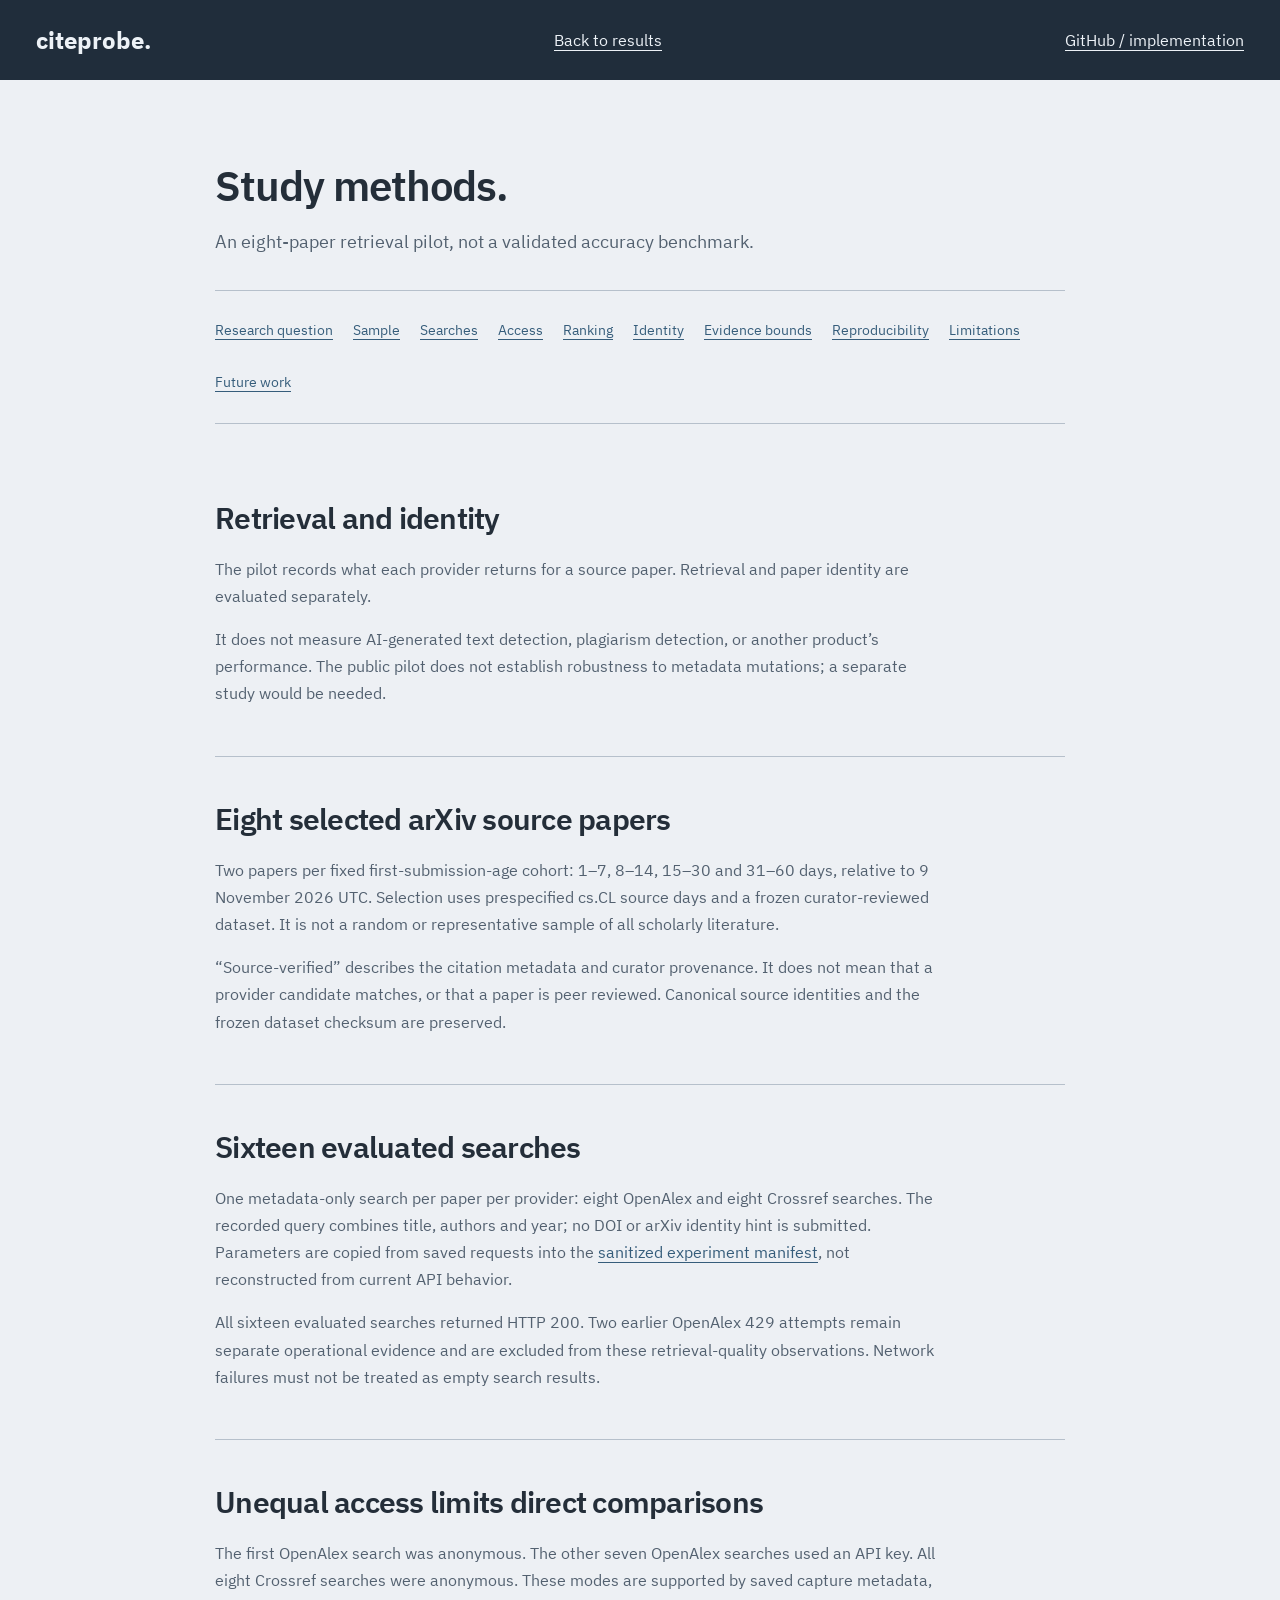
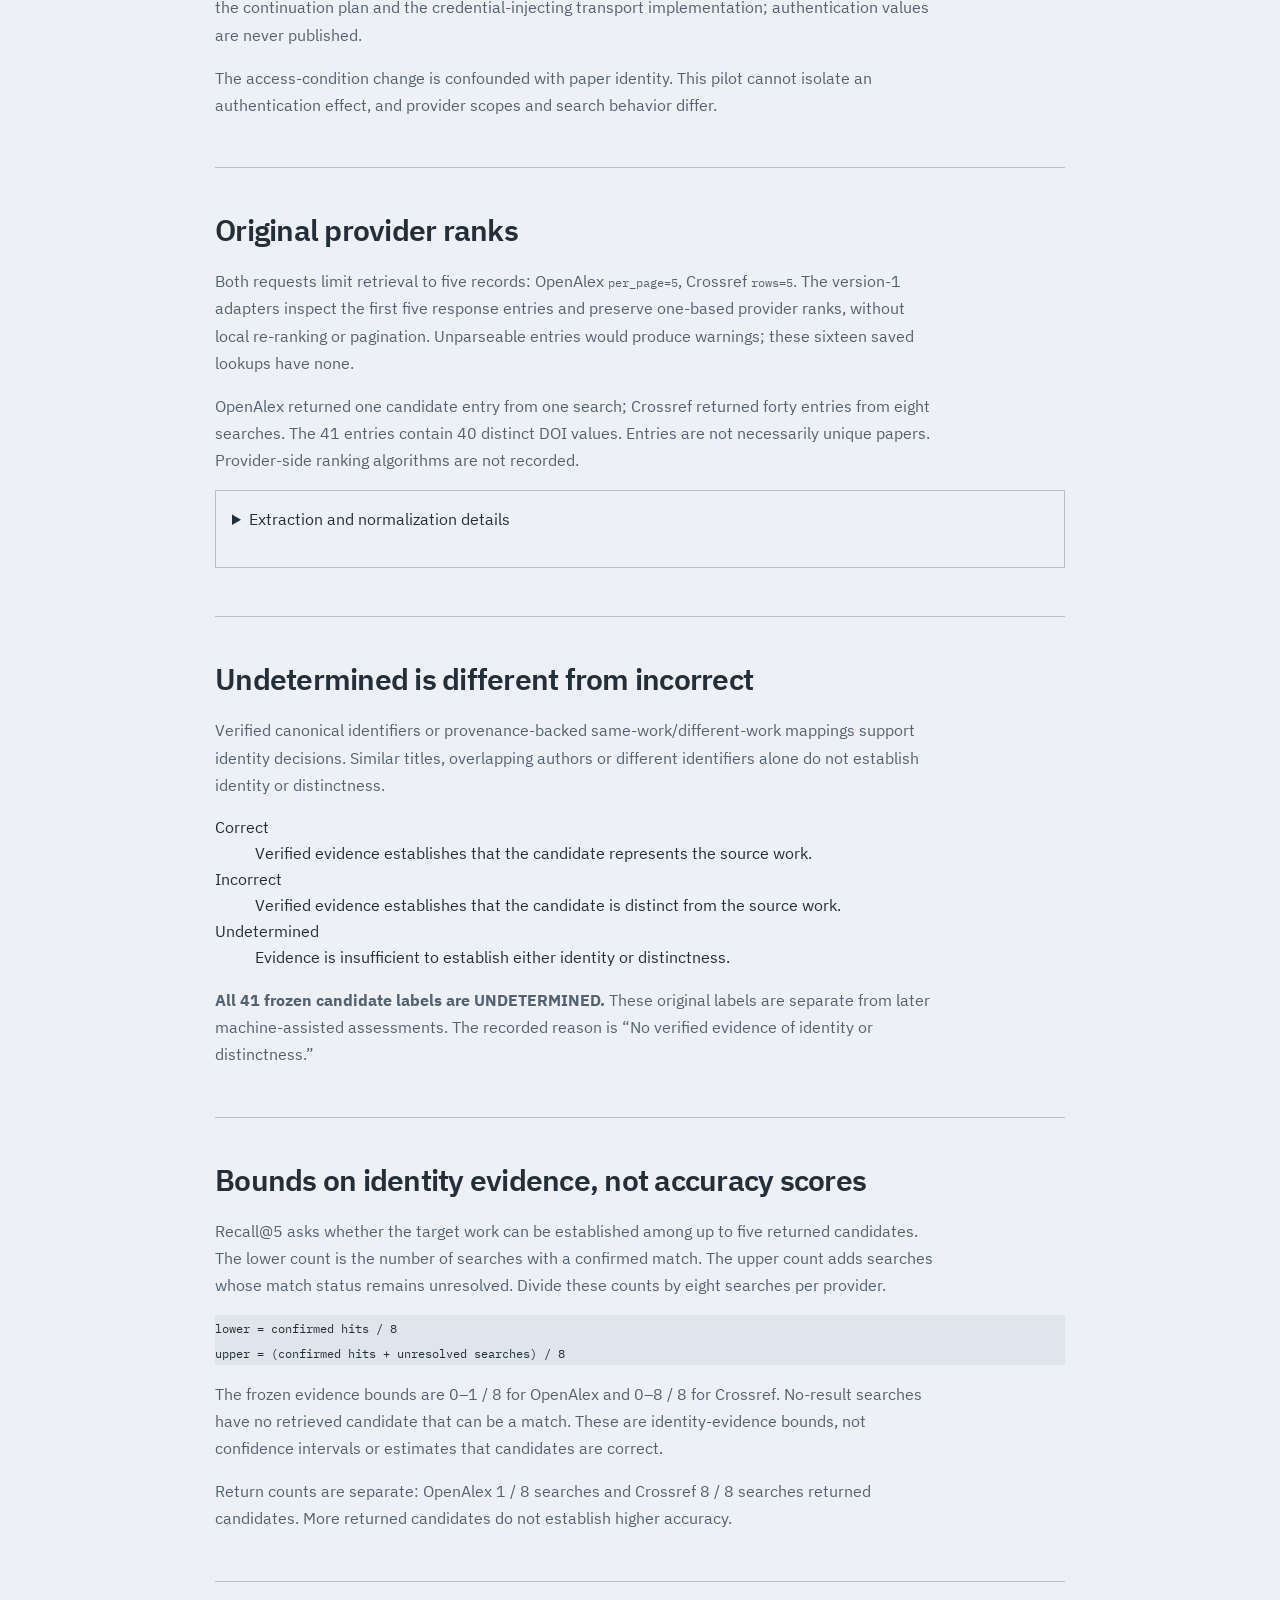
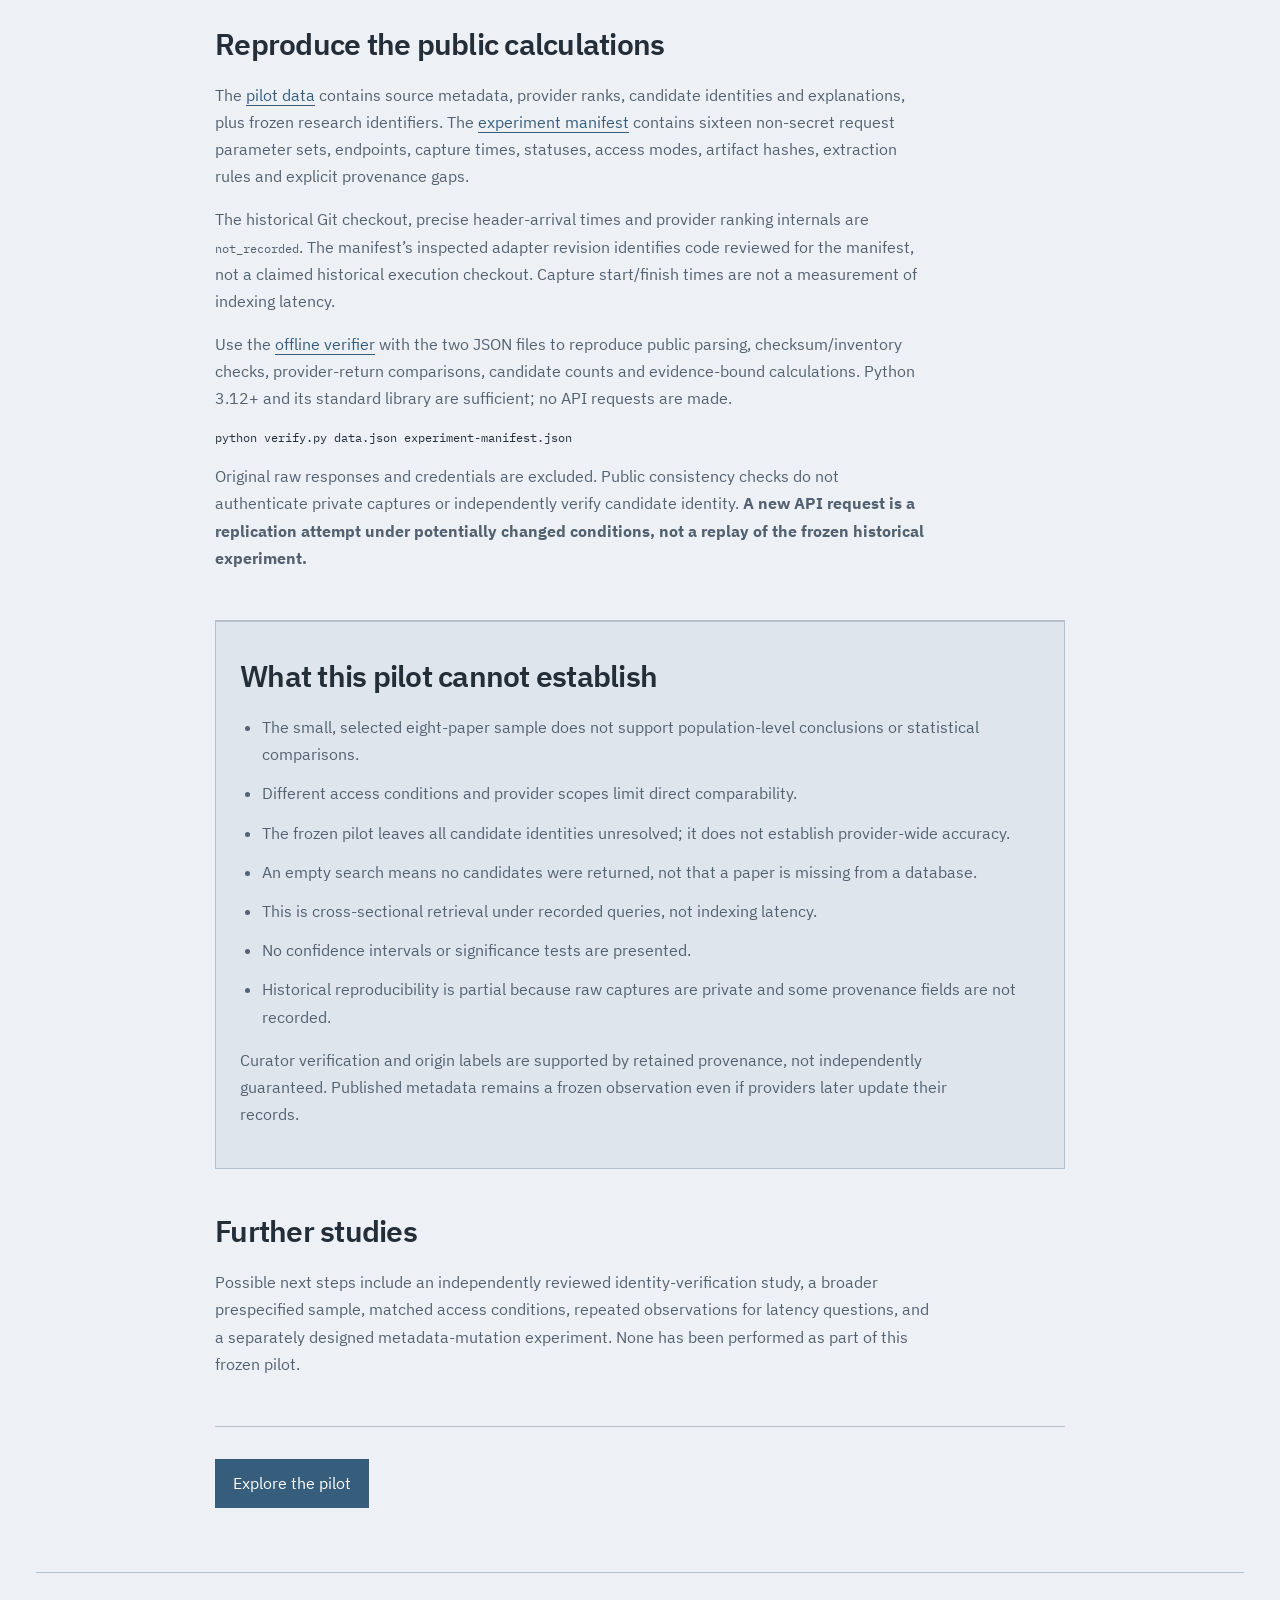
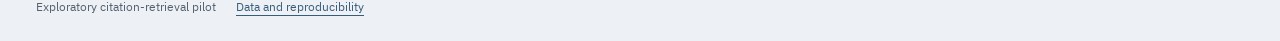
==== commit 9173fc6f: "refactor: simplify CiteProbe public site copy" ====
--- a/public-demo/methodology.html
+++ b/public-demo/methodology.html
@@ -6,25 +6,25 @@
   <title>Methodology — CiteProbe exploratory citation-retrieval pilot</title><link rel="stylesheet" href="style.css">
 </head>
 <body>
-  <a class="skip-link" href="#main">Skip to methodology</a><div class="review-banner">PUBLIC EXPLORATORY PILOT</div>
-  <header class="nav wrap"><a class="brand" href="index.html"><span class="brand-icon" aria-hidden="true"></span>citeprobe<span class="brand-dot">.</span></a><a class="nav-link" href="index.html">Return to the pilot <span class="icon-arrow" aria-hidden="true"></span></a><a class="nav-link" href="https://github.com/nati5174/CiteTrace">GitHub / implementation</a></header>
+  <a class="skip-link" href="#main">Skip to methodology</a><div class="review-banner">RESEARCH PILOT</div>
+  <header class="nav wrap"><a class="brand" href="index.html"><span class="brand-icon" aria-hidden="true"></span>citeprobe<span class="brand-dot">.</span></a><a class="nav-link" href="index.html">Back to results <span class="icon-arrow" aria-hidden="true"></span></a><a class="nav-link" href="https://github.com/nati5174/CiteTrace">GitHub / implementation</a></header>
   <main id="main" class="wrap method-page section" tabindex="-1">
-    <div class="eyebrow">METHODS &amp; LIMITATIONS</div><h1>Evidence before <em>confidence.</em></h1><p class="method-lead">An exploratory citation-retrieval pilot, not a validated accuracy benchmark. This page separates recorded observations from what remains unknown.</p>
+    <div class="eyebrow">METHODS &amp; LIMITATIONS</div><h1>Study <em>methods.</em></h1><p class="method-lead">An eight-paper retrieval pilot, not a validated accuracy benchmark.</p>
     <nav class="method-toc" aria-label="Methodology contents"><a href="#question">Research question</a><a href="#sample">Sample</a><a href="#searches">Searches</a><a href="#access">Access</a><a href="#ranking">Ranking</a><a href="#identity">Identity</a><a href="#bounds">Evidence bounds</a><a href="#reproducibility">Reproducibility</a><a href="#limitations">Limitations</a><a href="#future">Future work</a></nav>
     <div class="method-sections">
-      <section id="question"><div class="eyebrow">01 / RESEARCH QUESTION</div><h2>What came back, and what can we verify?</h2><p>CiteProbe makes the difference between retrieving a scholarly record and verifying its identity inspectable. The pilot observes title, author and year searches for selected papers, then evaluates candidates using verified-identifier evidence.</p><p>It does not measure AI-generated text detection, plagiarism detection, or another product’s performance. The public pilot does not establish robustness to metadata mutations; a separate study would be needed.</p></section>
+      <section id="question"><div class="eyebrow">01 / RESEARCH QUESTION</div><h2>Retrieval and identity</h2><p>The pilot records what each provider returns for a source paper. Retrieval and paper identity are evaluated separately.</p><p>It does not measure AI-generated text detection, plagiarism detection, or another product’s performance. The public pilot does not establish robustness to metadata mutations; a separate study would be needed.</p></section>
       <section id="sample"><div class="eyebrow">02 / SAMPLE SELECTION</div><h2>Eight selected arXiv source papers</h2><p>Two papers per fixed first-submission-age cohort: 1–7, 8–14, 15–30 and 31–60 days, relative to 9 November 2026 UTC. Selection uses prespecified cs.CL source days and a frozen curator-reviewed dataset. It is not a random or representative sample of all scholarly literature.</p><p>“Source-verified” describes the citation metadata and curator provenance. It does not mean that a provider candidate matches, or that a paper is peer reviewed. Canonical source identities and the frozen dataset checksum are preserved.</p></section>
       <section id="searches"><div class="eyebrow">03 / RECORDED PROVIDER SEARCHES</div><h2>Sixteen evaluated searches</h2><p>One metadata-only search per paper per provider: eight OpenAlex and eight Crossref searches. The recorded query combines title, authors and year; no DOI or arXiv identity hint is submitted. Parameters are copied from saved requests into the <a href="experiment-manifest.json" download>sanitized experiment manifest</a>, not reconstructed from current API behavior.</p><p>All sixteen evaluated searches returned HTTP 200. Two earlier OpenAlex 429 attempts remain separate operational evidence and are excluded from these retrieval-quality observations. Network failures must not be treated as empty search results.</p></section>
       <section id="access"><div class="eyebrow">04 / ACCESS CONDITIONS</div><h2>Unequal access limits direct comparisons</h2><p>The first OpenAlex search was anonymous. The other seven OpenAlex searches used an API key. All eight Crossref searches were anonymous. These modes are supported by saved capture metadata, the continuation plan and the credential-injecting transport implementation; authentication values are never published.</p><p>The access-condition change is confounded with paper identity. This pilot cannot isolate an authentication effect, and provider scopes and search behavior differ.</p></section>
-      <section id="ranking"><div class="eyebrow">05 / CANDIDATE EXTRACTION &amp; RANKING</div><h2>Provider order stays intact</h2><p>Both requests limit retrieval to five records: OpenAlex <code>per_page=5</code>, Crossref <code>rows=5</code>. The version-1 adapters inspect the first five response entries and preserve one-based provider ranks, without local re-ranking or pagination. Unparseable entries would produce warnings; these sixteen saved lookups have none.</p><p>OpenAlex returned one candidate entry from one search; Crossref returned forty entries from eight searches. The 41 entries contain 40 distinct DOI values. Entries are not necessarily unique papers. Provider-side ranking algorithms are not recorded.</p><details><summary>Extraction and normalization details</summary><p>OpenAlex uses the results array, title, authorship display names, publication year and identifiers. Crossref uses message items, the first title, author names, and the first available publication/issued date used by the adapter. DOI URL prefixes are removed; arXiv identifiers are extracted from recognized URLs. Text fields trim surrounding whitespace. The manifest distinguishes inspected adapter code from the unrecorded historical checkout.</p></details></section>
-      <section id="identity"><div class="eyebrow">06 / IDENTITY JUDGMENTS</div><h2>Undetermined is different from incorrect</h2><p>Verified canonical identifiers or provenance-backed same-work/different-work mappings support identity decisions. Similar titles, overlapping authors or different identifiers alone do not establish identity or distinctness.</p><dl><dt>Correct</dt><dd>Verified evidence establishes that the candidate represents the source work.</dd><dt>Incorrect</dt><dd>Verified evidence establishes that the candidate is distinct from the source work.</dd><dt>Undetermined</dt><dd>Evidence is insufficient to establish either identity or distinctness.</dd></dl><p><strong>All 41 candidate entries are UNDETERMINED.</strong> No candidate is confirmed correct or confirmed incorrect. The unchanged judgment explanation is “No verified evidence of identity or distinctness.”</p></section>
+      <section id="ranking"><div class="eyebrow">05 / CANDIDATE EXTRACTION &amp; RANKING</div><h2>Original provider ranks</h2><p>Both requests limit retrieval to five records: OpenAlex <code>per_page=5</code>, Crossref <code>rows=5</code>. The version-1 adapters inspect the first five response entries and preserve one-based provider ranks, without local re-ranking or pagination. Unparseable entries would produce warnings; these sixteen saved lookups have none.</p><p>OpenAlex returned one candidate entry from one search; Crossref returned forty entries from eight searches. The 41 entries contain 40 distinct DOI values. Entries are not necessarily unique papers. Provider-side ranking algorithms are not recorded.</p><details><summary>Extraction and normalization details</summary><p>OpenAlex uses the results array, title, authorship display names, publication year and identifiers. Crossref uses message items, the first title, author names, and the first available publication/issued date used by the adapter. DOI URL prefixes are removed; arXiv identifiers are extracted from recognized URLs. Text fields trim surrounding whitespace. The manifest distinguishes inspected adapter code from the unrecorded historical checkout.</p></details></section>
+      <section id="identity"><div class="eyebrow">06 / IDENTITY JUDGMENTS</div><h2>Undetermined is different from incorrect</h2><p>Verified canonical identifiers or provenance-backed same-work/different-work mappings support identity decisions. Similar titles, overlapping authors or different identifiers alone do not establish identity or distinctness.</p><dl><dt>Correct</dt><dd>Verified evidence establishes that the candidate represents the source work.</dd><dt>Incorrect</dt><dd>Verified evidence establishes that the candidate is distinct from the source work.</dd><dt>Undetermined</dt><dd>Evidence is insufficient to establish either identity or distinctness.</dd></dl><p><strong>All 41 frozen candidate labels are UNDETERMINED.</strong> These original labels are separate from later machine-assisted assessments. The recorded reason is “No verified evidence of identity or distinctness.”</p></section>
       <section id="bounds"><div class="eyebrow">07 / EVIDENCE-BOUND CALCULATIONS</div><h2>Bounds on identity evidence, not accuracy scores</h2><p>Recall@5 asks whether the target work can be established among up to five returned candidates. The lower count is the number of searches with a confirmed match. The upper count adds searches whose match status remains unresolved. Divide these counts by eight searches per provider.</p><div class="formula"><code>lower = confirmed hits / 8<br>upper = (confirmed hits + unresolved searches) / 8</code></div><p>The frozen evidence bounds are 0–1 / 8 for OpenAlex and 0–8 / 8 for Crossref. No-result searches have no retrieved candidate that can be a match. These are identity-evidence bounds, not confidence intervals or estimates that candidates are correct.</p><p>Return counts are separate: OpenAlex 1 / 8 searches and Crossref 8 / 8 searches returned candidates. More returned candidates do not establish higher accuracy.</p></section>
-      <section id="reproducibility"><div class="eyebrow">08 / REPRODUCIBILITY &amp; PROVENANCE</div><h2>Inspect and recalculate the public record</h2><p>The <a href="data.json" download>pilot data</a> contains source metadata, provider ranks, candidate identities and explanations, plus frozen research identifiers. The <a href="experiment-manifest.json" download>experiment manifest</a> contains sixteen non-secret request parameter sets, endpoints, capture times, statuses, access modes, artifact hashes, extraction rules and explicit provenance gaps.</p><p>The historical Git checkout, precise header-arrival times and provider ranking internals are <code>not_recorded</code>. The manifest’s inspected adapter revision identifies code reviewed for the manifest, not a claimed historical execution checkout. Capture start/finish times are not a measurement of indexing latency.</p><p>Use the <a href="verify.py" download="verify.py">offline verifier</a> with the two JSON files to reproduce public parsing, checksum/inventory checks, provider-return comparisons, candidate counts and evidence-bound calculations. Python 3.12+ and its standard library are sufficient; no API requests are made.</p><pre><code>python verify.py data.json experiment-manifest.json</code></pre><p>Original raw responses and credentials are excluded. Public consistency checks do not authenticate private captures or independently verify candidate identity. <strong>A new API request is a replication attempt under potentially changed conditions, not a replay of the frozen historical experiment.</strong></p></section>
-      <section id="limitations" class="limitations"><div class="eyebrow">09 / LIMITATIONS</div><h2>What this pilot cannot establish</h2><ul><li>The small, selected eight-paper sample does not support population-level conclusions or statistical comparisons.</li><li>Different access conditions and provider scopes limit direct comparability.</li><li>All candidate identities remain unresolved; no provider-wide accuracy is demonstrated.</li><li>An empty search means no candidates were returned, not that a paper is missing from a database.</li><li>This is cross-sectional retrieval under recorded queries, not indexing latency.</li><li>No confidence intervals or significance tests are presented.</li><li>Historical reproducibility is partial because raw captures are private and some provenance fields are not recorded.</li></ul><p>Curator verification and origin labels are supported by retained provenance, not independently guaranteed. Published metadata remains a frozen observation even if providers later update their records.</p></section>
-      <section id="future"><div class="eyebrow">10 / FUTURE WORK</div><h2>Separate studies, clearly labeled</h2><p>Possible next steps include an independently reviewed identity-verification study, a broader prespecified sample, matched access conditions, repeated observations for latency questions, and a separately designed metadata-mutation experiment. None has been performed as part of this frozen pilot.</p></section>
+      <section id="reproducibility"><div class="eyebrow">08 / REPRODUCIBILITY &amp; PROVENANCE</div><h2>Reproduce the public calculations</h2><p>The <a href="data.json" download>pilot data</a> contains source metadata, provider ranks, candidate identities and explanations, plus frozen research identifiers. The <a href="experiment-manifest.json" download>experiment manifest</a> contains sixteen non-secret request parameter sets, endpoints, capture times, statuses, access modes, artifact hashes, extraction rules and explicit provenance gaps.</p><p>The historical Git checkout, precise header-arrival times and provider ranking internals are <code>not_recorded</code>. The manifest’s inspected adapter revision identifies code reviewed for the manifest, not a claimed historical execution checkout. Capture start/finish times are not a measurement of indexing latency.</p><p>Use the <a href="verify.py" download="verify.py">offline verifier</a> with the two JSON files to reproduce public parsing, checksum/inventory checks, provider-return comparisons, candidate counts and evidence-bound calculations. Python 3.12+ and its standard library are sufficient; no API requests are made.</p><pre><code>python verify.py data.json experiment-manifest.json</code></pre><p>Original raw responses and credentials are excluded. Public consistency checks do not authenticate private captures or independently verify candidate identity. <strong>A new API request is a replication attempt under potentially changed conditions, not a replay of the frozen historical experiment.</strong></p></section>
+      <section id="limitations" class="limitations"><div class="eyebrow">09 / LIMITATIONS</div><h2>What this pilot cannot establish</h2><ul><li>The small, selected eight-paper sample does not support population-level conclusions or statistical comparisons.</li><li>Different access conditions and provider scopes limit direct comparability.</li><li>The frozen pilot leaves all candidate identities unresolved; it does not establish provider-wide accuracy.</li><li>An empty search means no candidates were returned, not that a paper is missing from a database.</li><li>This is cross-sectional retrieval under recorded queries, not indexing latency.</li><li>No confidence intervals or significance tests are presented.</li><li>Historical reproducibility is partial because raw captures are private and some provenance fields are not recorded.</li></ul><p>Curator verification and origin labels are supported by retained provenance, not independently guaranteed. Published metadata remains a frozen observation even if providers later update their records.</p></section>
+      <section id="future"><div class="eyebrow">10 / FUTURE WORK</div><h2>Further studies</h2><p>Possible next steps include an independently reviewed identity-verification study, a broader prespecified sample, matched access conditions, repeated observations for latency questions, and a separately designed metadata-mutation experiment. None has been performed as part of this frozen pilot.</p></section>
     </div>
     <a class="button primary" href="index.html#explore">Explore the pilot <span class="icon-arrow" aria-hidden="true"></span></a>
   </main>
-  <footer class="wrap footer"><span>Exploratory citation-retrieval pilot · Research prototype in progress</span><a href="index.html#reproduce">Data and reproducibility</a></footer>
+  <footer class="wrap footer"><span>Exploratory citation-retrieval pilot</span><a href="index.html#reproduce">Data and reproducibility</a></footer>
 </body>
 </html>
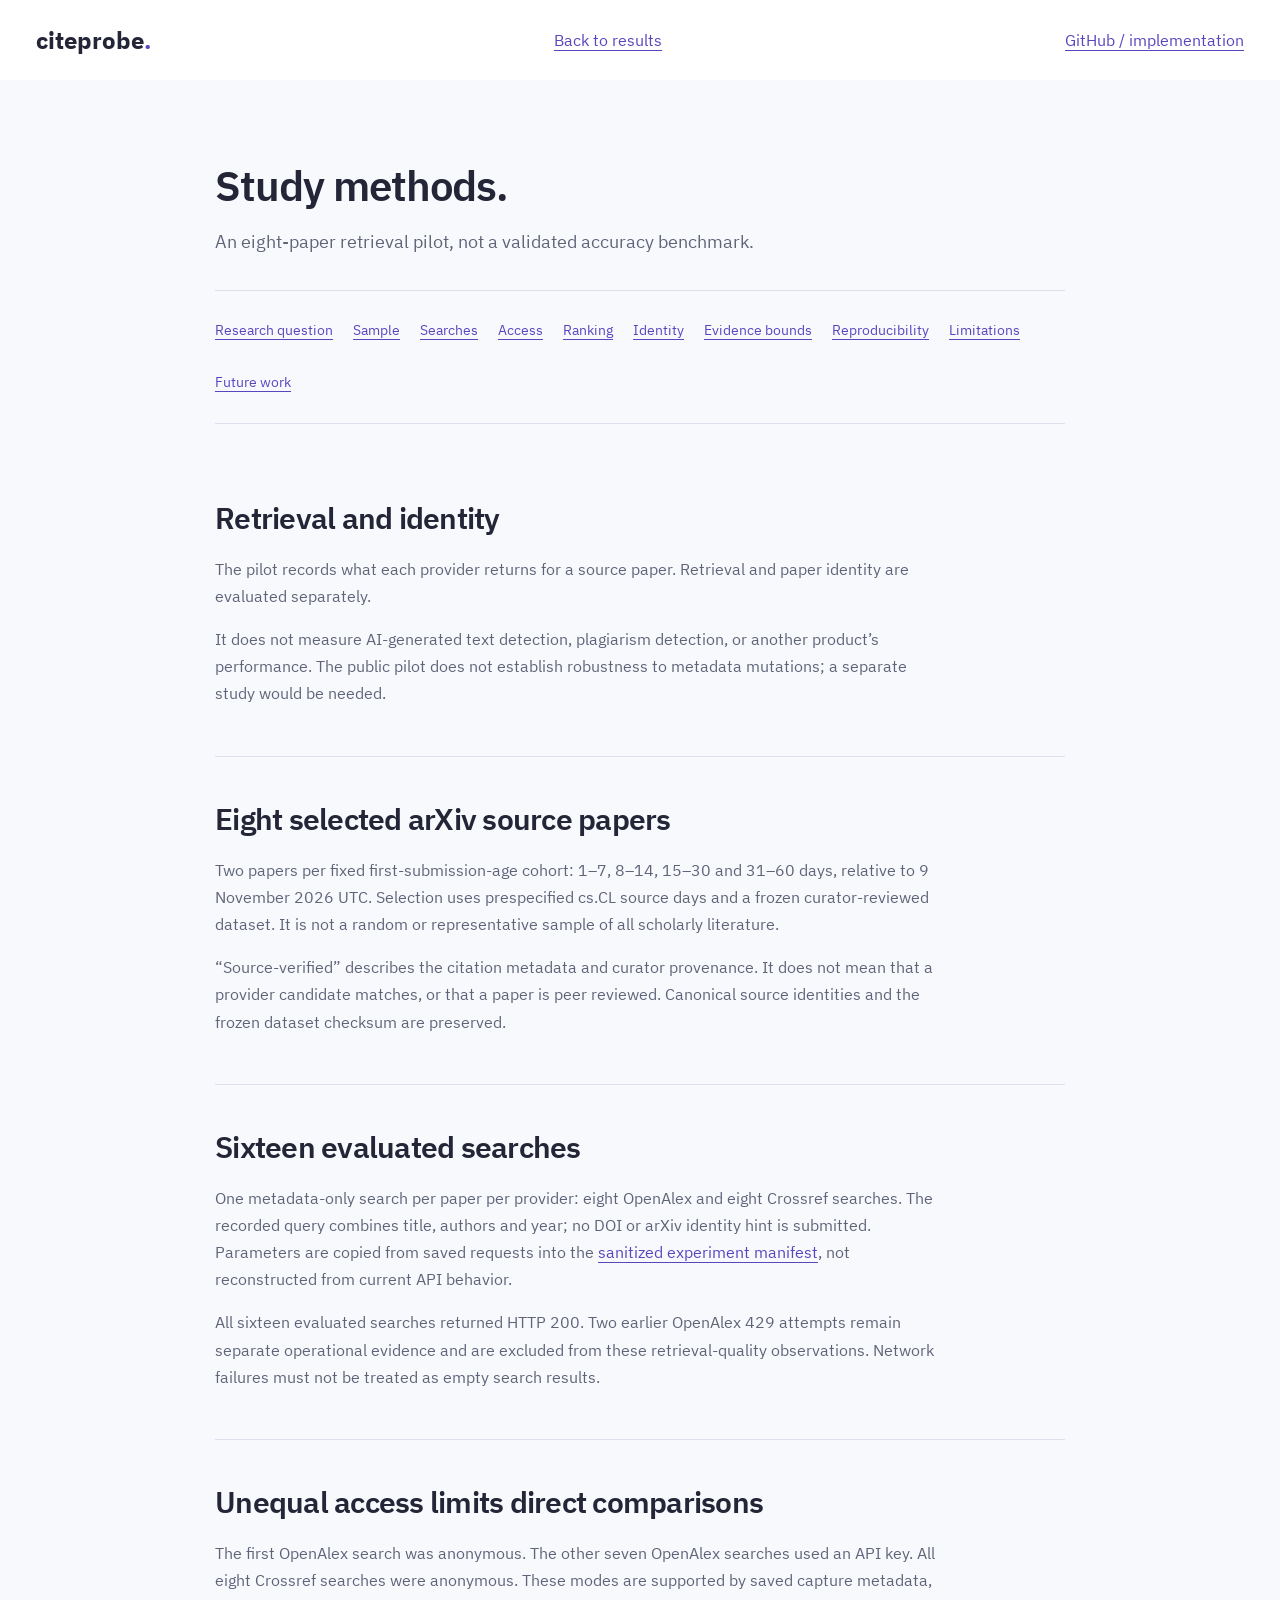
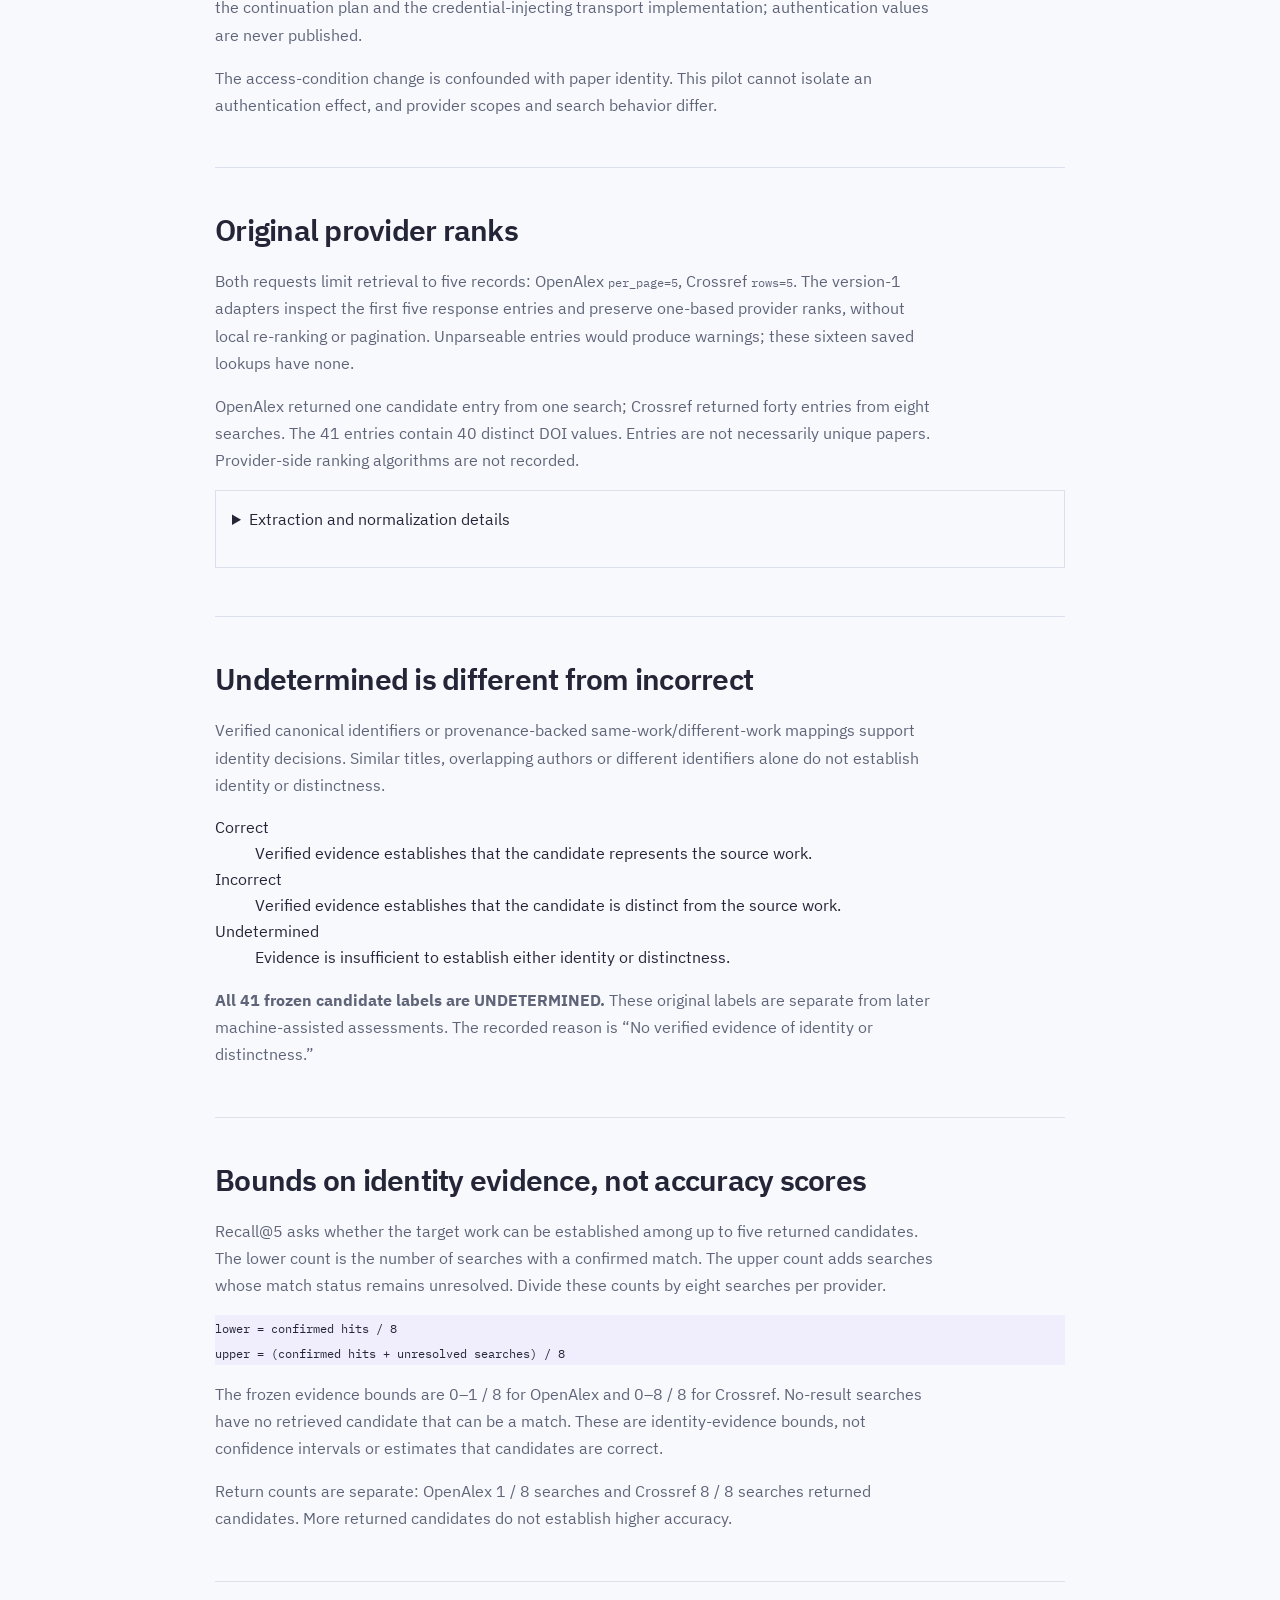
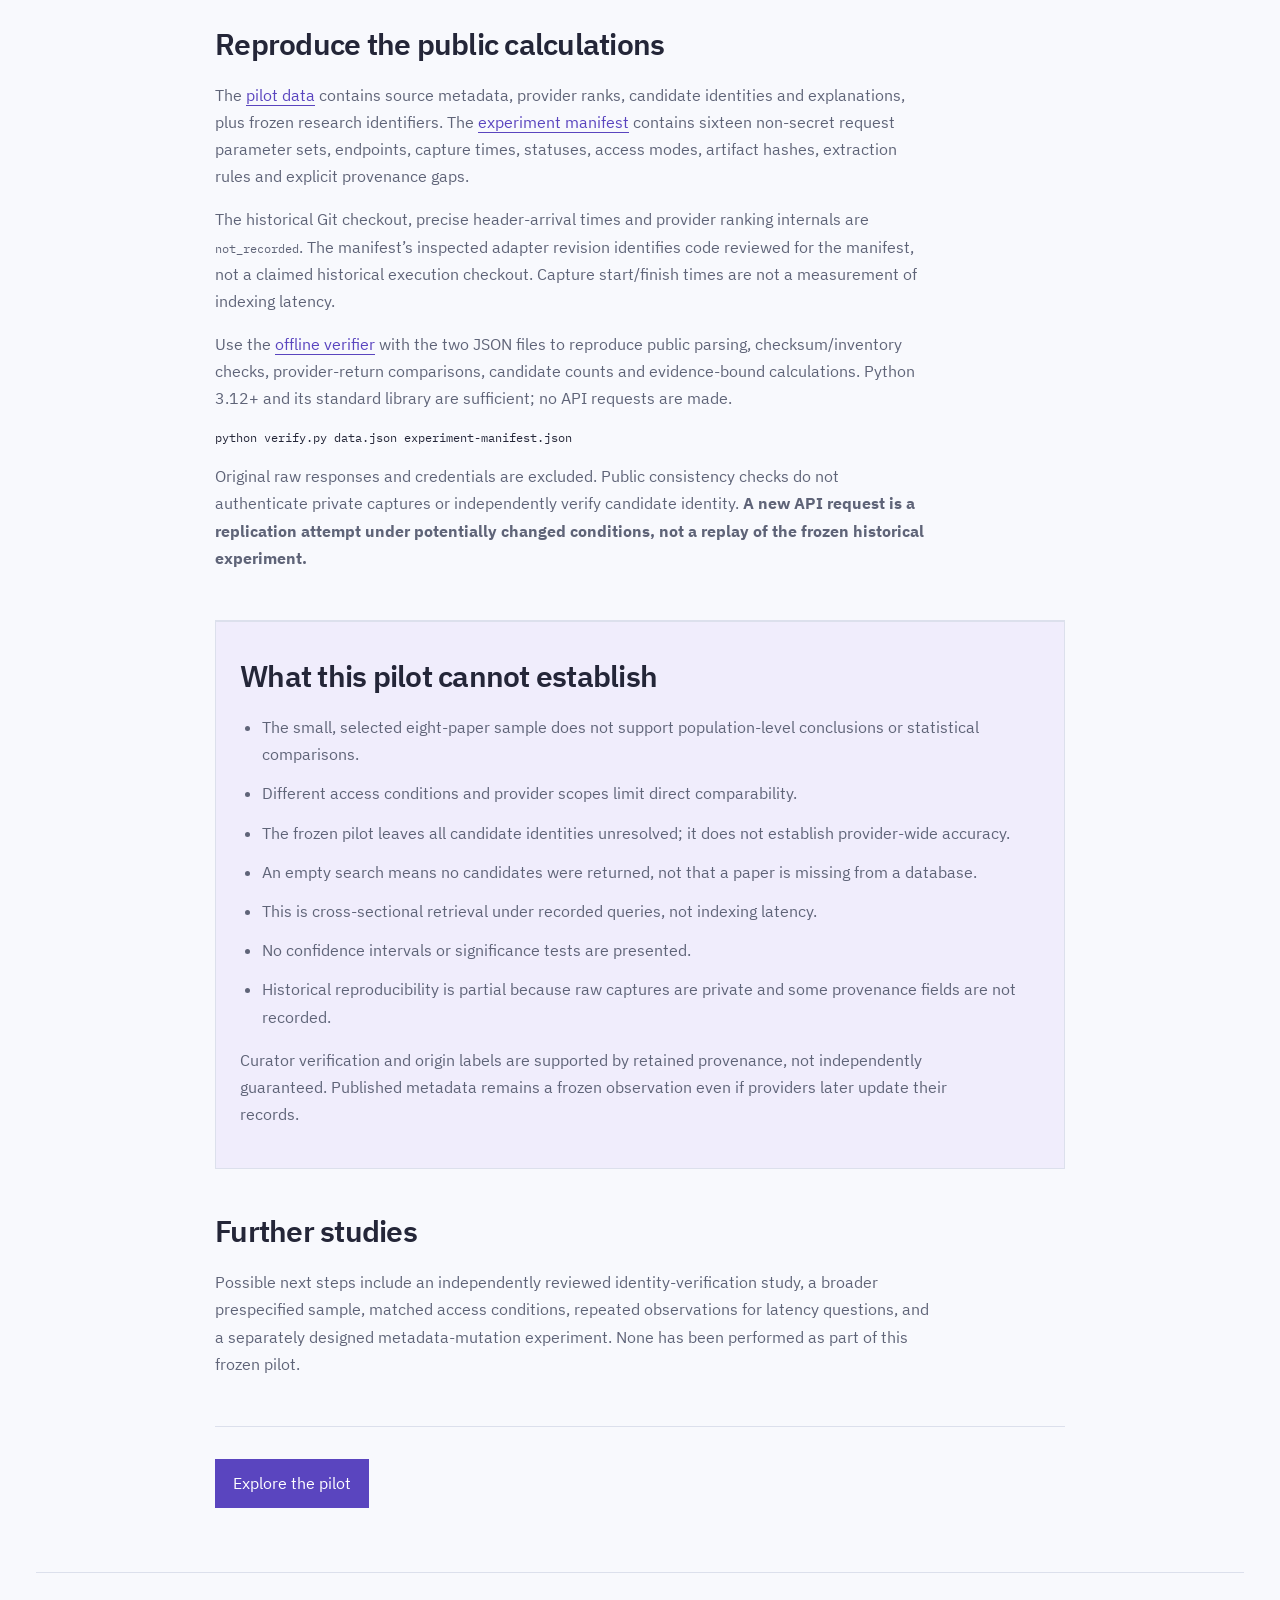
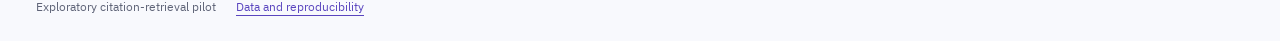
==== commit c27fd65c: "Align research workspace with V3 theme" ====
--- a/public-demo/methodology.html
+++ b/public-demo/methodology.html
@@ -3,7 +3,7 @@
 <head>
   <meta charset="utf-8"><meta name="viewport" content="width=device-width, initial-scale=1">
   <meta name="description" content="Methods, access conditions, identity evidence and reproducibility limits of CiteProbe’s eight-paper exploratory citation-retrieval pilot.">
-  <title>Methodology — CiteProbe exploratory citation-retrieval pilot</title><link rel="stylesheet" href="style.css">
+  <title>Methodology — CiteProbe exploratory citation-retrieval pilot</title><link rel="stylesheet" href="style.css"><link rel="stylesheet" href="v3-theme.css">
 </head>
 <body>
   <a class="skip-link" href="#main">Skip to methodology</a><div class="review-banner">RESEARCH PILOT</div>
--- a/public-demo/v3-theme.css
+++ b/public-demo/v3-theme.css
@@ -0,0 +1,181 @@
+/* Shared V3 palette for the existing research pages; layout and typography stay local. */
+:root {
+  --ink: #242638;
+  --muted: #5f6478;
+  --accent: #5a45bf;
+  --line: #dce0ec;
+  --paper: #f8f9fd;
+  --wash: #f0edfc;
+  --warn: #87451f;
+}
+
+body {
+  background-color: var(--paper);
+  color: var(--ink);
+}
+
+::selection {
+  background: #ddd7fa;
+  color: var(--ink);
+}
+
+:focus-visible {
+  outline-color: var(--accent);
+}
+
+.mast,
+.nav.wrap {
+  background-color: #fff;
+  color: var(--ink);
+  border-bottom-color: var(--line);
+}
+
+.mast a,
+.mast .wordmark,
+.nav.wrap a,
+.nav.wrap .brand,
+.nav.wrap .brand-dot {
+  color: var(--ink);
+}
+
+.mast nav a,
+.mast .wordmark span,
+.nav.wrap .nav-link,
+.nav.wrap .brand-dot {
+  color: var(--accent);
+}
+
+.mast nav a:hover,
+.nav.wrap .nav-link:hover {
+  color: #45329b;
+}
+
+.prototype-note,
+.review-banner {
+  background-color: var(--wash);
+  color: var(--accent);
+  border-color: var(--line);
+}
+
+.source,
+.candidate-record,
+.specimen,
+.trace-returns,
+.pilot-map,
+.map-result,
+td {
+  background-color: #fff;
+  color: var(--ink);
+  border-color: var(--line);
+}
+
+.source h2,
+.source summary,
+.source .meta,
+.source .mobile-summary,
+.source p {
+  color: var(--ink);
+}
+
+.source a,
+.source .trace-id,
+.map-source {
+  color: var(--accent);
+}
+
+.source .meta,
+.source .mobile-summary {
+  color: var(--muted);
+}
+
+.source a:focus-visible,
+.mast :focus-visible,
+.nav.wrap :focus-visible {
+  outline-color: var(--accent);
+}
+
+.provider-nav,
+.trace-provider,
+.map-label,
+.map-empty-space,
+.evidence-path,
+th,
+.rank-jumps {
+  background-color: var(--wash);
+  color: var(--ink);
+}
+
+.provider-nav button[aria-pressed="true"],
+.rank-jumps button[aria-pressed="true"] {
+  background-color: var(--accent);
+  color: #fff;
+  border-color: var(--accent);
+}
+
+.provider-nav button:hover,
+.rank-jumps button:hover,
+.trace-candidate:hover,
+.map-result:hover,
+.pilot-map .map-source:hover {
+  background-color: #e5e0fa;
+}
+
+.pilot-map .map-source,
+.map-label.source-axis,
+.pilot-map .map-label.source-axis {
+  background-color: var(--wash);
+  color: var(--accent);
+}
+
+.pilot-map .map-source code {
+  color: var(--accent);
+}
+
+.pilot-map .map-source .source-short-title {
+  color: var(--ink);
+}
+
+.pilot-map .map-source:focus-visible {
+  outline-color: var(--accent);
+}
+
+.trace-source {
+  background-color: #fff;
+  color: var(--ink);
+  border-color: var(--line);
+}
+
+.trace-source p {
+  color: var(--muted);
+}
+
+.trace-source .trace-id,
+.trace-source a {
+  color: var(--accent);
+}
+
+.trace-source a:focus-visible {
+  outline-color: var(--accent);
+}
+
+.trace-provider,
+.map-label {
+  border-color: var(--line);
+}
+
+.atlas-controls button:disabled {
+  background-color: var(--wash);
+  color: var(--muted);
+}
+
+.evidence-foot,
+.trace-empty,
+.trace-provider span,
+.rank-jumps p,
+.map-result small,
+.map-result .empty-mark,
+.meta,
+.note,
+.results-head p {
+  color: var(--muted);
+}
